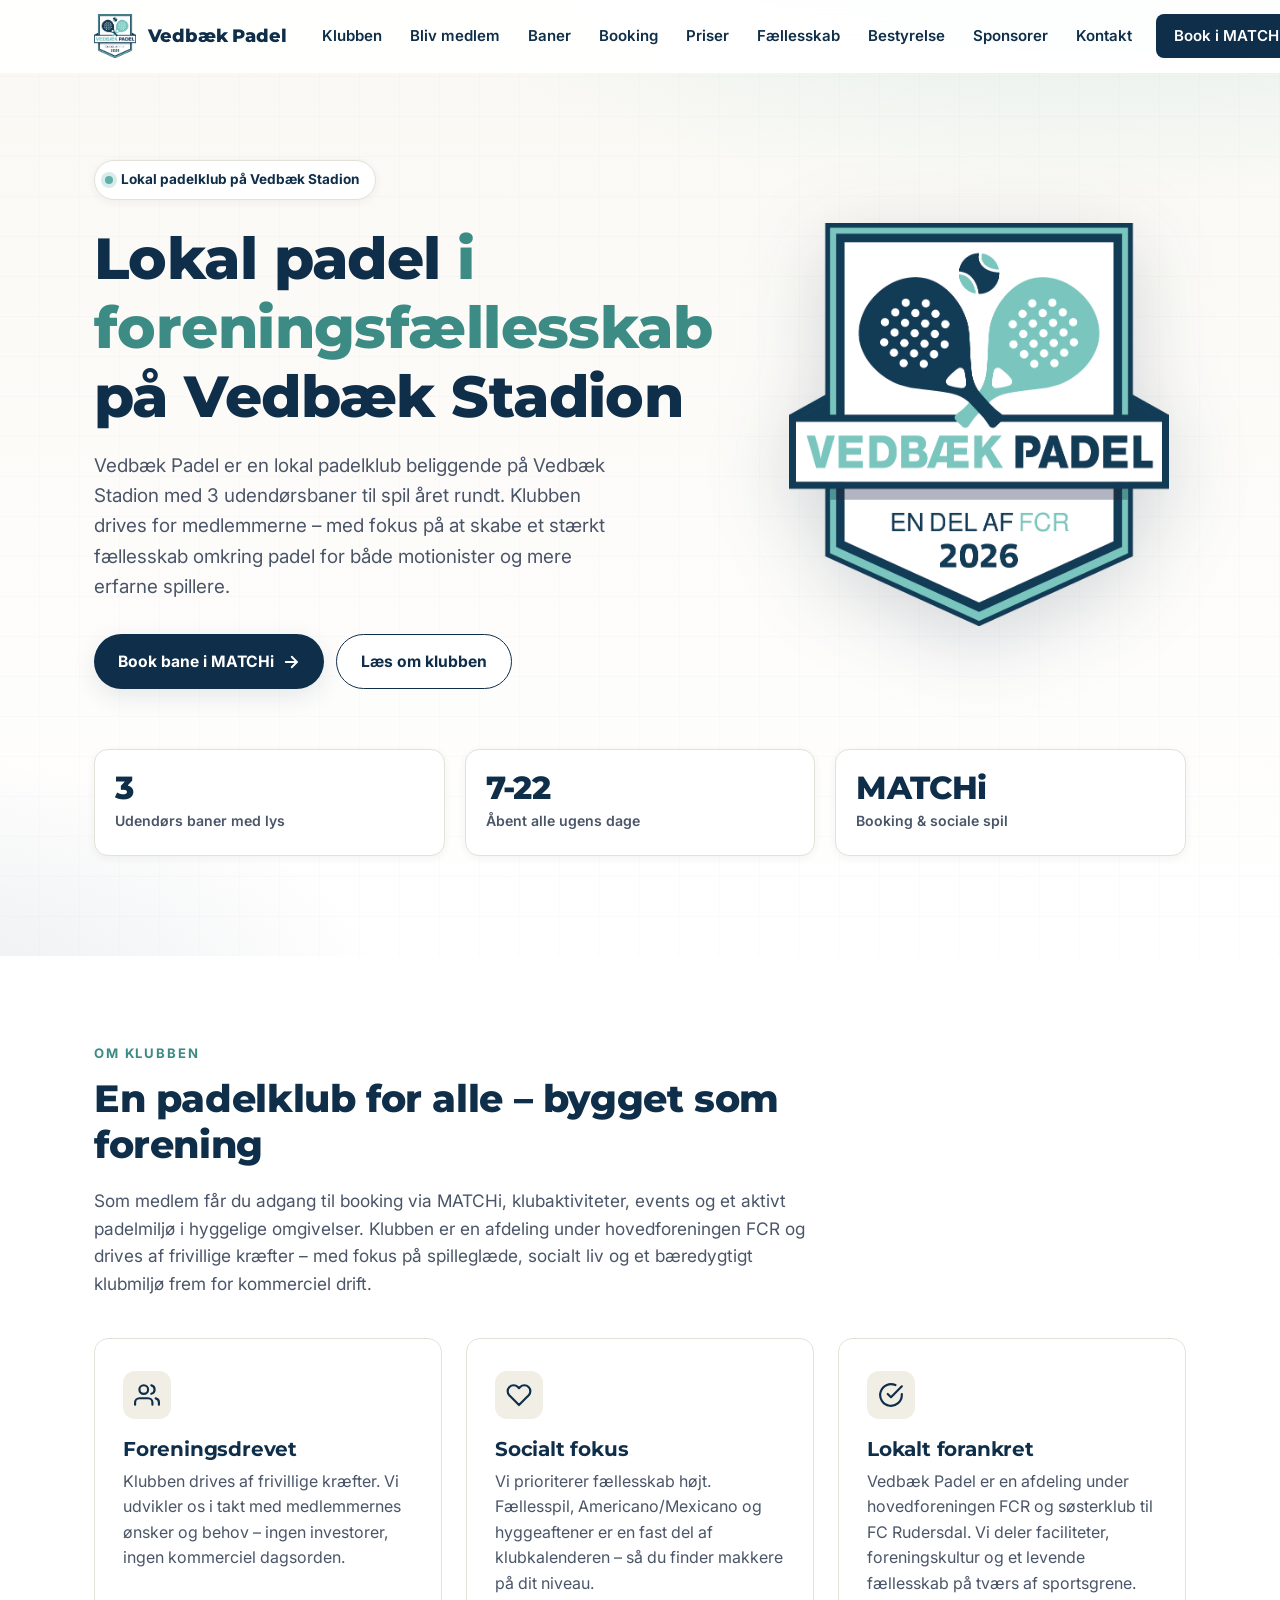
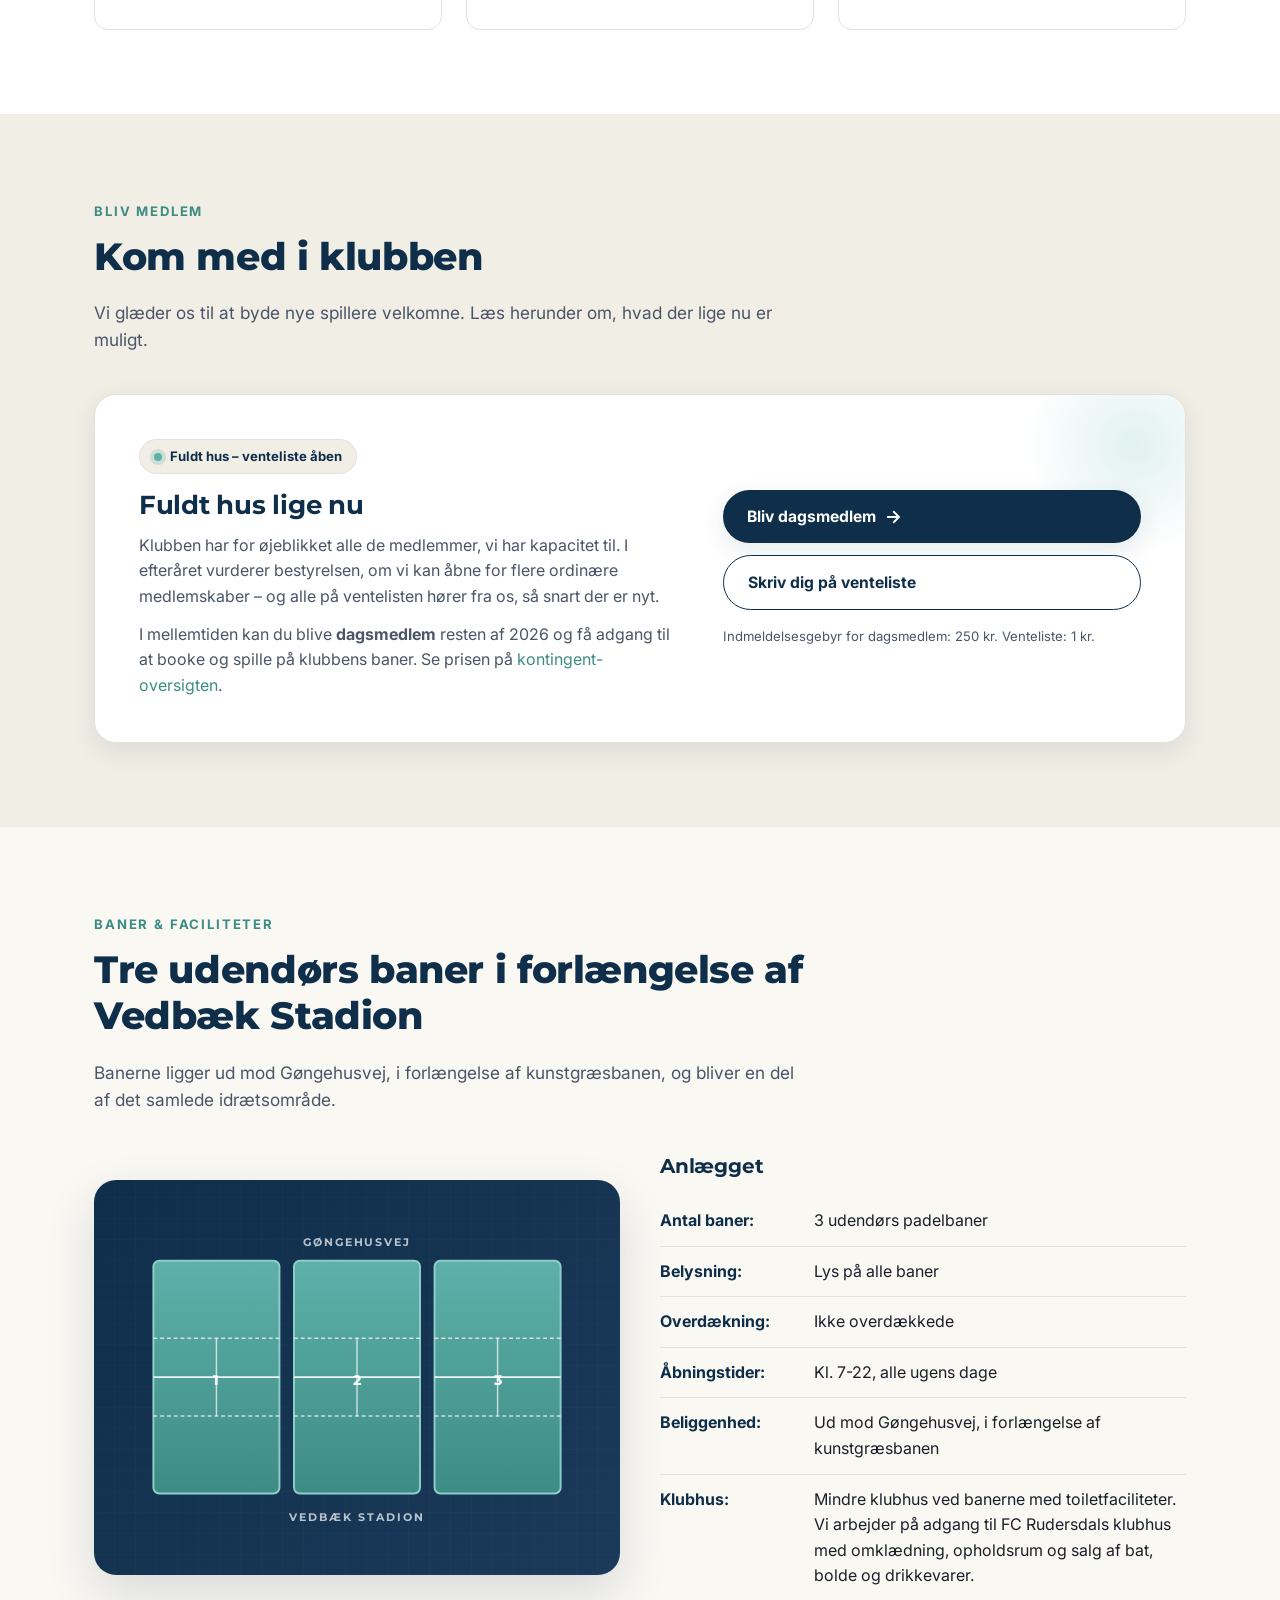
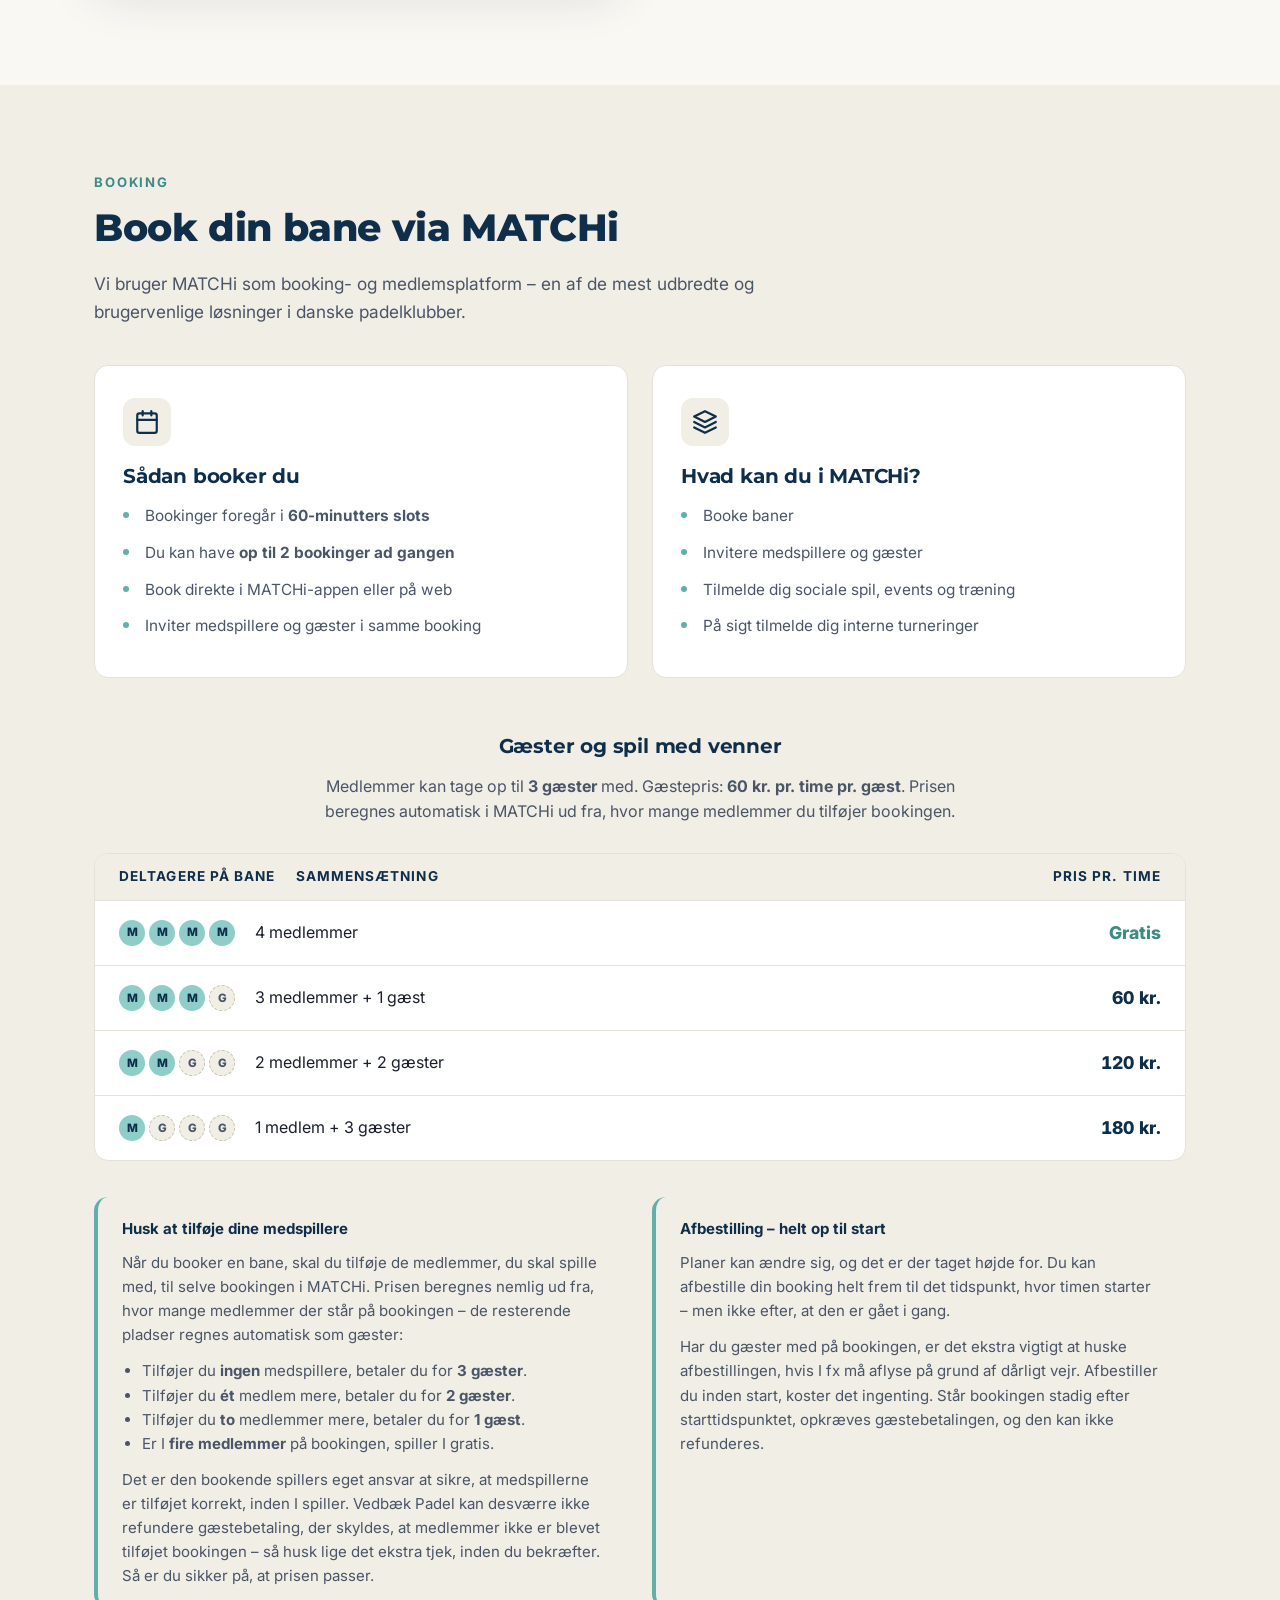
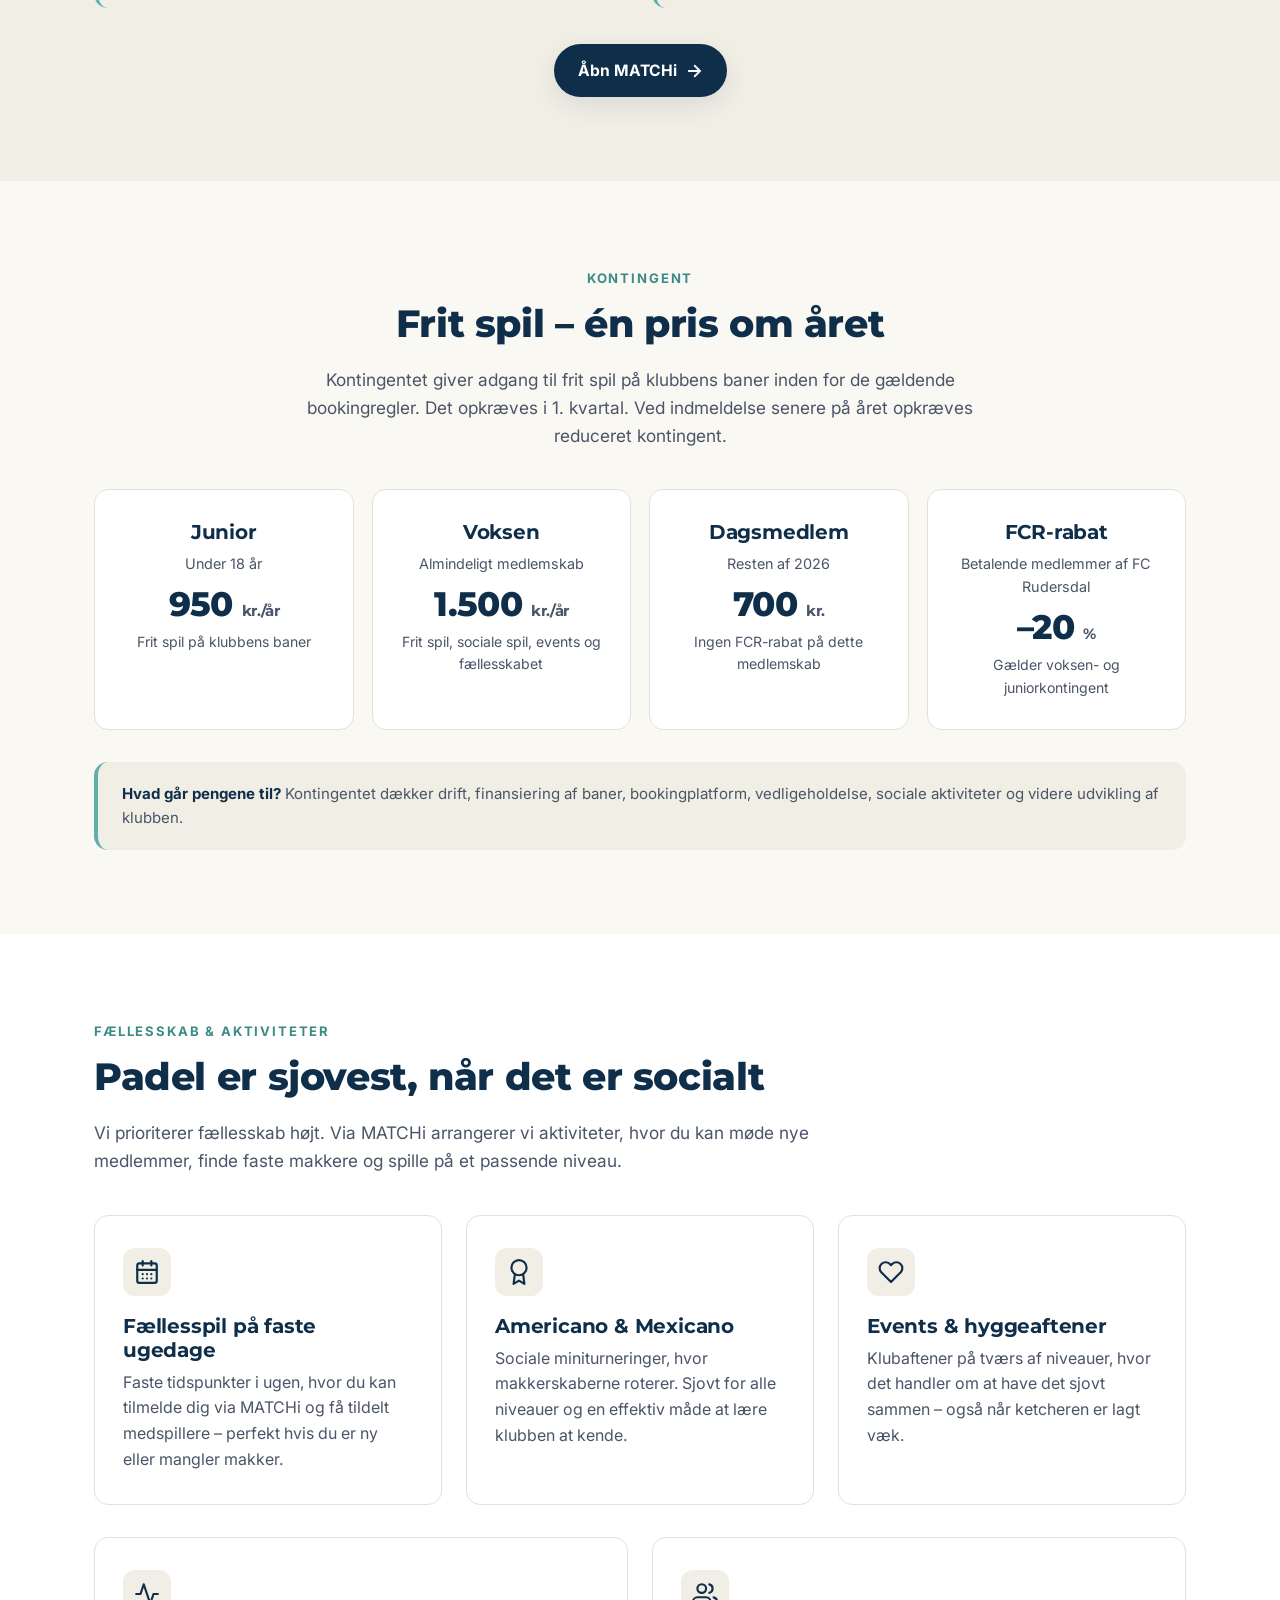
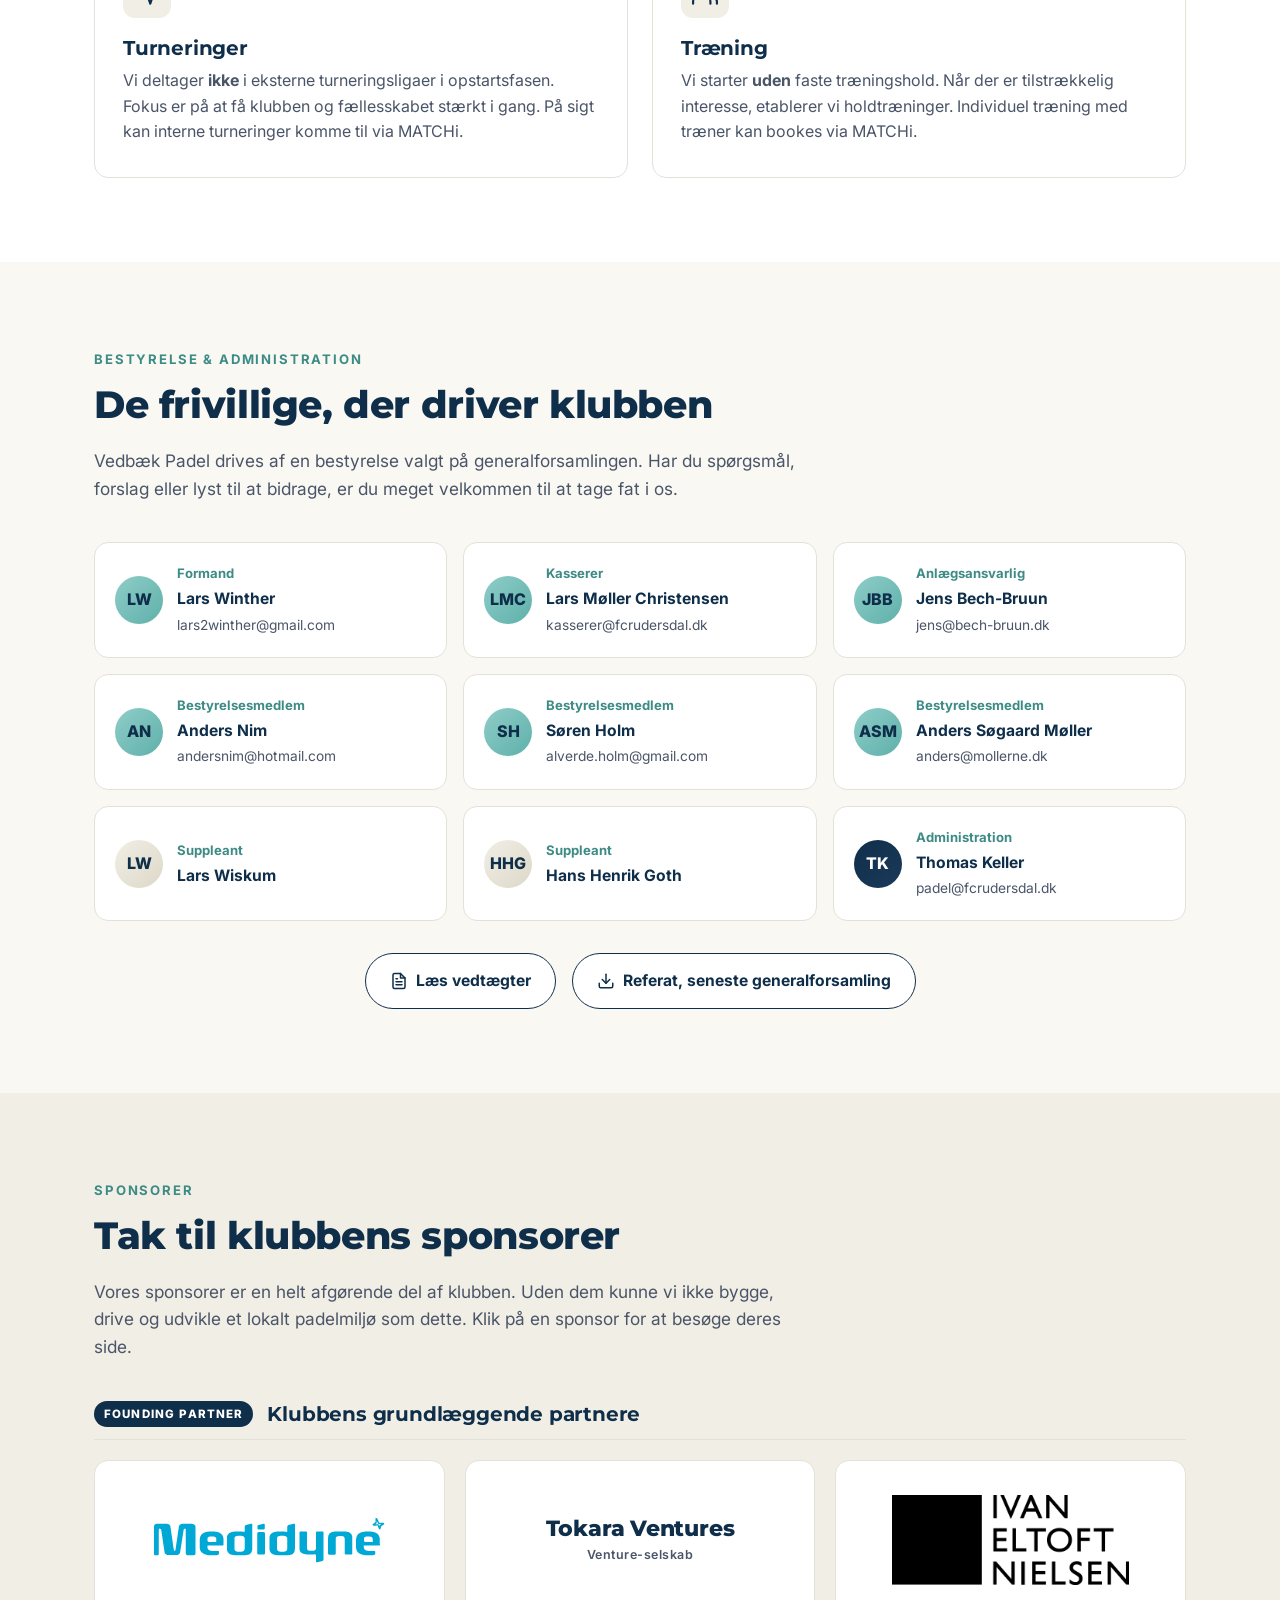
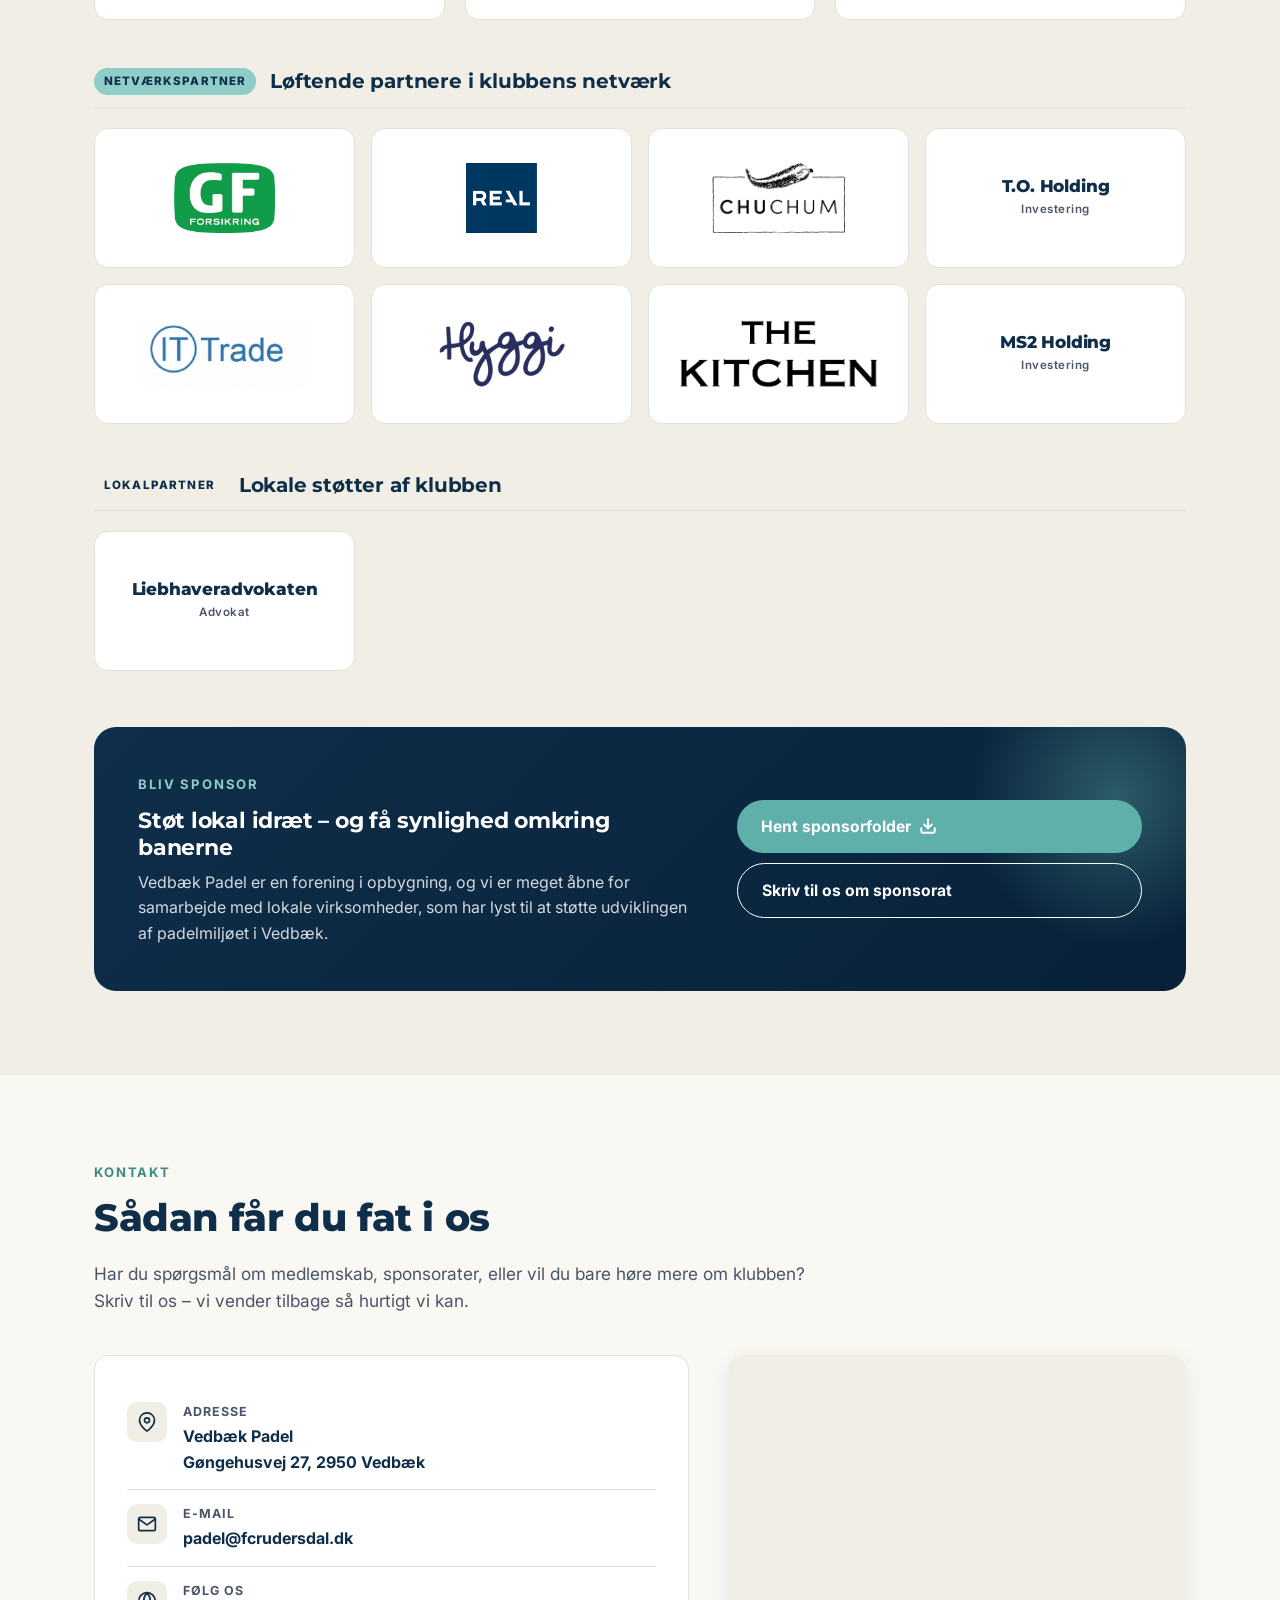
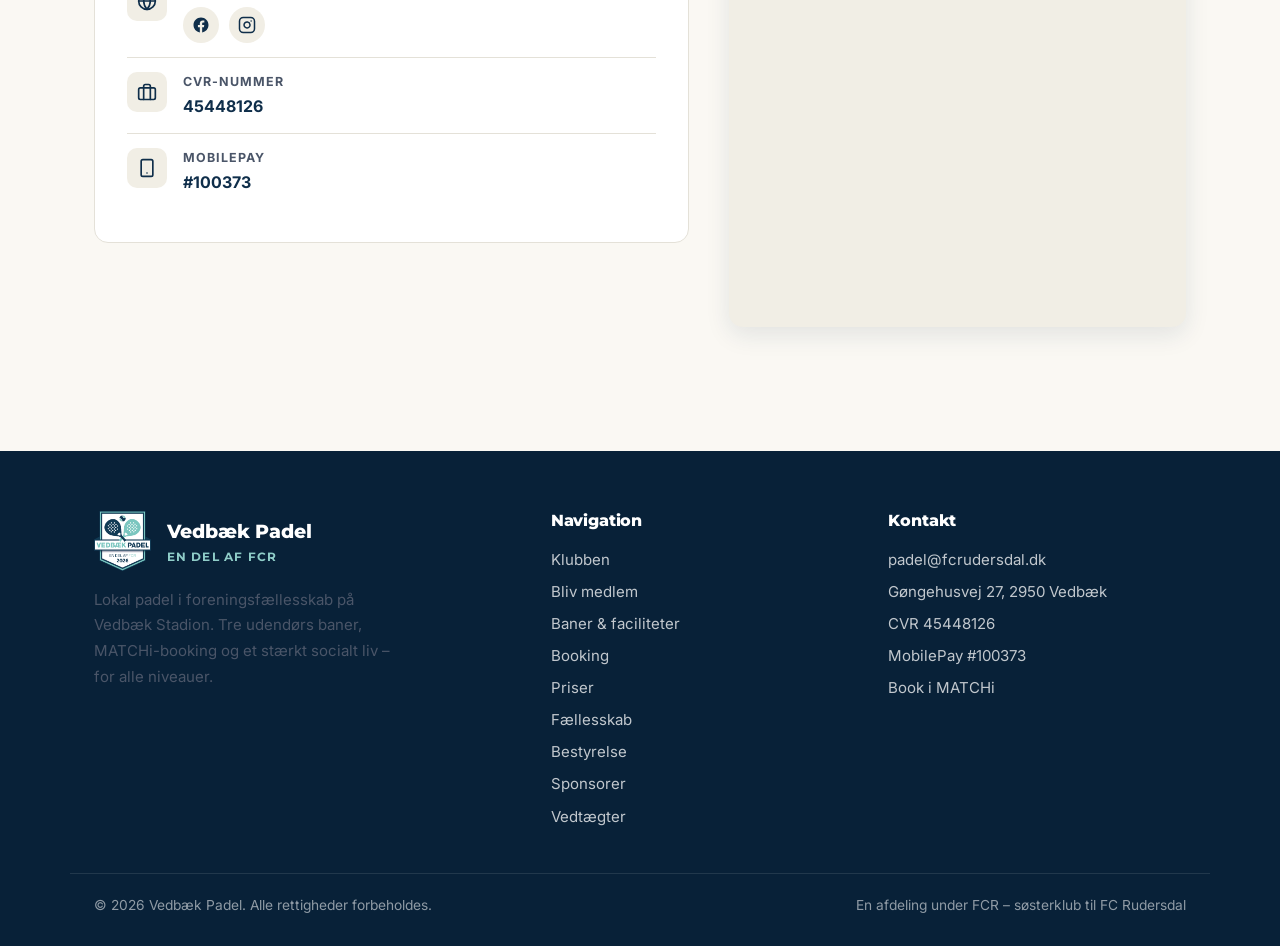
==== index.html @ e410d10b "Update index.html" ====
<!DOCTYPE html>
<html lang="da">
<head>
<meta charset="UTF-8">
<meta name="viewport" content="width=device-width, initial-scale=1.0">
<title>Vedbæk Padel – Lokal padel i foreningsfællesskab</title>
<meta name="description" content="Vedbæk Padel er en lokal padelklub på Vedbæk Stadion med 3 udendørsbaner, MATCHi-booking og et stærkt socialt fællesskab for både motionister og erfarne spillere.">
<link rel="preconnect" href="https://fonts.googleapis.com">
<link rel="preconnect" href="https://fonts.gstatic.com" crossorigin>
<link href="https://fonts.googleapis.com/css2?family=Inter:wght@400;500;600;700;800&family=Montserrat:wght@400;500;600;700;800;900&display=swap" rel="stylesheet">
<link rel="stylesheet" href="assets/css/styles.css">
<link rel="icon" type="image/x-icon" href="assets/img/icons/favicon.ico">
<link rel="icon" type="image/png" sizes="32x32" href="assets/img/icons/favicon-32x32.png">
<link rel="icon" type="image/png" sizes="16x16" href="assets/img/icons/favicon-16x16.png">
<link rel="apple-touch-icon" sizes="180x180" href="assets/img/icons/apple-touch-icon.png">
<link rel="manifest" href="assets/site.webmanifest">
</head>
<body>

<!-- ==================== NAV ==================== -->
<nav class="nav" id="nav">
  <div class="nav-inner">
    <a href="#top" class="nav-brand">
      <img src="assets/img/logo-vedbaek-padel.png" alt="Vedbæk Padel logo">
      Vedbæk Padel
    </a>
    <button class="nav-toggle" id="navToggle" aria-label="Åben menu">
      <svg viewBox="0 0 24 24" fill="none" stroke="currentColor" stroke-width="2.5" stroke-linecap="round"><line x1="4" y1="7" x2="20" y2="7"/><line x1="4" y1="12" x2="20" y2="12"/><line x1="4" y1="17" x2="20" y2="17"/></svg>
    </button>
    <div class="nav-links" id="navLinks">
      <a href="#om-klubben">Klubben</a>
      <a href="#bliv-medlem">Bliv medlem</a>
      <a href="#baner">Baner</a>
      <a href="#booking">Booking</a>
      <a href="#priser">Priser</a>
      <a href="#faellesskab">Fællesskab</a>
      <a href="#bestyrelse">Bestyrelse</a>
      <a href="#sponsorer">Sponsorer</a>
      <a href="#kontakt">Kontakt</a>
      <a href="https://www.matchi.se/facilities/vedbaekpadelklub" class="cta" target="_blank" rel="noopener">Book i MATCHi</a>
    </div>
  </div>
</nav>

<!-- ==================== HERO ==================== -->
<section class="hero" id="top">
  <div class="container">
    <div class="hero-inner">
      <div>
        <span class="hero-badge">
          <span class="dot"></span>
          Lokal padelklub på Vedbæk Stadion
        </span>
        <h1>Lokal padel <span class="accent">i foreningsfællesskab</span> på Vedbæk Stadion</h1>
        <p class="hero-lead">Vedbæk Padel er en lokal padelklub beliggende på Vedbæk Stadion med 3 udendørsbaner til spil året rundt. Klubben drives for medlemmerne – med fokus på at skabe et stærkt fællesskab omkring padel for både motionister og mere erfarne spillere.</p>
        <div class="hero-ctas">
          <a href="https://www.matchi.se/facilities/vedbaekpadelklub" class="btn btn-primary" target="_blank" rel="noopener">
            Book bane i MATCHi
            <svg width="18" height="18" viewBox="0 0 24 24" fill="none" stroke="currentColor" stroke-width="2.5" stroke-linecap="round"><path d="M5 12h14M13 5l7 7-7 7"/></svg>
          </a>
          <a href="#om-klubben" class="btn btn-secondary">Læs om klubben</a>
        </div>
      </div>
      <div class="hero-visual">
        <img src="assets/img/logo-vedbaek-padel.png" alt="Vedbæk Padel klublogo">
      </div>
    </div>

    <div class="hero-quick" style="grid-template-columns: repeat(3, 1fr);">
      <div class="quick-card">
        <div class="num">3</div>
        <div class="lbl">Udendørs baner med lys</div>
      </div>
      <div class="quick-card">
        <div class="num">7-22</div>
        <div class="lbl">Åbent alle ugens dage</div>
      </div>
      <div class="quick-card">
        <div class="num">MATCHi</div>
        <div class="lbl">Booking &amp; sociale spil</div>
      </div>
    </div>
  </div>
</section>

<!-- ==================== OM KLUBBEN ==================== -->
<section class="section section-alt" id="om-klubben">
  <div class="container">
    <div class="section-title">
      <span class="eyebrow">Om klubben</span>
      <h2>En padelklub for alle – bygget som forening</h2>
      <p>Som medlem får du adgang til booking via MATCHi, klubaktiviteter, events og et aktivt padelmiljø i hyggelige omgivelser. Klubben er en afdeling under hovedforeningen FCR og drives af frivillige kræfter – med fokus på spilleglæde, socialt liv og et bæredygtigt klubmiljø frem for kommerciel drift.</p>
    </div>

    <div class="grid-3">
      <div class="card">
        <div class="icon">
          <svg viewBox="0 0 24 24" fill="none" stroke="currentColor" stroke-width="2" stroke-linecap="round" stroke-linejoin="round"><path d="M17 21v-2a4 4 0 0 0-4-4H5a4 4 0 0 0-4 4v2"/><circle cx="9" cy="7" r="4"/><path d="M23 21v-2a4 4 0 0 0-3-3.87"/><path d="M16 3.13a4 4 0 0 1 0 7.75"/></svg>
        </div>
        <h3>Foreningsdrevet</h3>
        <p>Klubben drives af frivillige kræfter. Vi udvikler os i takt med medlemmernes ønsker og behov – ingen investorer, ingen kommerciel dagsorden.</p>
      </div>
      <div class="card">
        <div class="icon">
          <svg viewBox="0 0 24 24" fill="none" stroke="currentColor" stroke-width="2" stroke-linecap="round" stroke-linejoin="round"><path d="M20.84 4.61a5.5 5.5 0 0 0-7.78 0L12 5.67l-1.06-1.06a5.5 5.5 0 0 0-7.78 7.78l1.06 1.06L12 21.23l7.78-7.78 1.06-1.06a5.5 5.5 0 0 0 0-7.78z"/></svg>
        </div>
        <h3>Socialt fokus</h3>
        <p>Vi prioriterer fællesskab højt. Fællesspil, Americano/Mexicano og hyggeaftener er en fast del af klubkalenderen – så du finder makkere på dit niveau.</p>
      </div>
      <div class="card">
        <div class="icon">
          <svg viewBox="0 0 24 24" fill="none" stroke="currentColor" stroke-width="2" stroke-linecap="round" stroke-linejoin="round"><path d="M22 11.08V12a10 10 0 1 1-5.93-9.14"/><polyline points="22 4 12 14.01 9 11.01"/></svg>
        </div>
        <h3>Lokalt forankret</h3>
        <p>Vedbæk Padel er en afdeling under hovedforeningen FCR og søsterklub til FC Rudersdal. Vi deler faciliteter, foreningskultur og et levende fællesskab på tværs af sportsgrene.</p>
      </div>
    </div>
  </div>
</section>

<!-- ==================== BLIV MEDLEM ==================== -->
<section class="section section-sand" id="bliv-medlem">
  <div class="container">
    <div class="section-title">
      <span class="eyebrow">Bliv medlem</span>
      <h2>Kom med i klubben</h2>
      <p>Vi glæder os til at byde nye spillere velkomne. Læs herunder om, hvad der lige nu er muligt.</p>
    </div>

    <div class="membership-card">
      <div class="membership-lead">
        <span class="membership-status-pill">
          <span class="dot"></span>
          Fuldt hus – venteliste åben
        </span>
        <h3>Fuldt hus lige nu</h3>
        <p>Klubben har for øjeblikket alle de medlemmer, vi har kapacitet til. I efteråret vurderer bestyrelsen, om vi kan åbne for flere ordinære medlemskaber – og alle på ventelisten hører fra os, så snart der er nyt.</p>
        <p>I mellemtiden kan du blive <strong>dagsmedlem</strong> resten af 2026 og få adgang til at booke og spille på klubbens baner. Se prisen på <a href="#priser">kontingent-oversigten</a>.</p>
      </div>
      <div class="membership-actions">
        <a href="https://www.matchi.se/forms/u7J1BaD26WwGYilvz0MF" class="btn btn-primary" target="_blank" rel="noopener">
          Bliv dagsmedlem
          <svg width="18" height="18" viewBox="0 0 24 24" fill="none" stroke="currentColor" stroke-width="2.5" stroke-linecap="round"><path d="M5 12h14M13 5l7 7-7 7"/></svg>
        </a>
        <a href="https://www.matchi.se/forms/13zdvATIFhzZsz9usVMx" class="btn btn-secondary" target="_blank" rel="noopener">
          Skriv dig på venteliste
        </a>
        <p style="font-size:0.82rem; color:var(--ink-muted); margin-top:4px;">Indmeldelsesgebyr for dagsmedlem: 250 kr. Venteliste: 1 kr.</p>
      </div>
    </div>
  </div>
</section>

<!-- ==================== BANER ==================== -->
<section class="section" id="baner">
  <div class="container">
    <div class="section-title">
      <span class="eyebrow">Baner &amp; faciliteter</span>
      <h2>Tre udendørs baner i forlængelse af Vedbæk Stadion</h2>
      <p>Banerne ligger ud mod Gøngehusvej, i forlængelse af kunstgræsbanen, og bliver en del af det samlede idrætsområde.</p>
    </div>

    <div class="facility-grid">
      <div class="facility-visual">
        <svg class="courts-svg" viewBox="0 0 460 320" xmlns="http://www.w3.org/2000/svg">
          <defs>
            <linearGradient id="courtGrad" x1="0" y1="0" x2="0" y2="1">
              <stop offset="0%" stop-color="#5FB0AA"/>
              <stop offset="100%" stop-color="#3D8B85"/>
            </linearGradient>
          </defs>
          <g transform="translate(20,40)">
            <rect x="0" y="0" width="130" height="240" rx="6" fill="url(#courtGrad)" stroke="#8FCDC8" stroke-width="2"/>
            <line x1="0" y1="120" x2="130" y2="120" stroke="#fff" stroke-width="2" opacity="0.9"/>
            <line x1="0" y1="80" x2="130" y2="80" stroke="#fff" stroke-width="1.5" opacity="0.7" stroke-dasharray="4 3"/>
            <line x1="0" y1="160" x2="130" y2="160" stroke="#fff" stroke-width="1.5" opacity="0.7" stroke-dasharray="4 3"/>
            <line x1="65" y1="80" x2="65" y2="160" stroke="#fff" stroke-width="1.5" opacity="0.7"/>
            <text x="65" y="128" text-anchor="middle" fill="#fff" font-family="Montserrat, Inter, sans-serif" font-size="14" font-weight="800" opacity="0.9">1</text>
          </g>
          <g transform="translate(165,40)">
            <rect x="0" y="0" width="130" height="240" rx="6" fill="url(#courtGrad)" stroke="#8FCDC8" stroke-width="2"/>
            <line x1="0" y1="120" x2="130" y2="120" stroke="#fff" stroke-width="2" opacity="0.9"/>
            <line x1="0" y1="80" x2="130" y2="80" stroke="#fff" stroke-width="1.5" opacity="0.7" stroke-dasharray="4 3"/>
            <line x1="0" y1="160" x2="130" y2="160" stroke="#fff" stroke-width="1.5" opacity="0.7" stroke-dasharray="4 3"/>
            <line x1="65" y1="80" x2="65" y2="160" stroke="#fff" stroke-width="1.5" opacity="0.7"/>
            <text x="65" y="128" text-anchor="middle" fill="#fff" font-family="Montserrat, Inter, sans-serif" font-size="14" font-weight="800" opacity="0.9">2</text>
          </g>
          <g transform="translate(310,40)">
            <rect x="0" y="0" width="130" height="240" rx="6" fill="url(#courtGrad)" stroke="#8FCDC8" stroke-width="2"/>
            <line x1="0" y1="120" x2="130" y2="120" stroke="#fff" stroke-width="2" opacity="0.9"/>
            <line x1="0" y1="80" x2="130" y2="80" stroke="#fff" stroke-width="1.5" opacity="0.7" stroke-dasharray="4 3"/>
            <line x1="0" y1="160" x2="130" y2="160" stroke="#fff" stroke-width="1.5" opacity="0.7" stroke-dasharray="4 3"/>
            <line x1="65" y1="80" x2="65" y2="160" stroke="#fff" stroke-width="1.5" opacity="0.7"/>
            <text x="65" y="128" text-anchor="middle" fill="#fff" font-family="Montserrat, Inter, sans-serif" font-size="14" font-weight="800" opacity="0.9">3</text>
          </g>
          <text x="230" y="25" text-anchor="middle" fill="#fff" font-family="Montserrat, Inter, sans-serif" font-size="11" font-weight="700" opacity="0.7" letter-spacing="2">GØNGEHUSVEJ</text>
          <text x="230" y="308" text-anchor="middle" fill="#fff" font-family="Montserrat, Inter, sans-serif" font-size="11" font-weight="700" opacity="0.7" letter-spacing="2">VEDBÆK STADION</text>
        </svg>
      </div>
      <div>
        <h3>Anlægget</h3>
        <ul class="facility-list">
          <li><strong>Antal baner:</strong><span>3 udendørs padelbaner</span></li>
          <li><strong>Belysning:</strong><span>Lys på alle baner</span></li>
          <li><strong>Overdækning:</strong><span>Ikke overdækkede</span></li>
          <li><strong>Åbningstider:</strong><span>Kl. 7-22, alle ugens dage</span></li>
          <li><strong>Beliggenhed:</strong><span>Ud mod Gøngehusvej, i forlængelse af kunstgræsbanen</span></li>
          <li><strong>Klubhus:</strong><span>Mindre klubhus ved banerne med toiletfaciliteter. Vi arbejder på adgang til FC Rudersdals klubhus med omklædning, opholdsrum og salg af bat, bolde og drikkevarer.</span></li>
        </ul>
      </div>
    </div>
  </div>
</section>

<!-- ==================== BOOKING ==================== -->
<section class="section section-sand" id="booking">
  <div class="container">
    <div class="section-title">
      <span class="eyebrow">Booking</span>
      <h2>Book din bane via MATCHi</h2>
      <p>Vi bruger MATCHi som booking- og medlemsplatform – en af de mest udbredte og brugervenlige løsninger i danske padelklubber.</p>
    </div>

    <div class="grid-2">
      <div class="card">
        <div class="icon">
          <svg viewBox="0 0 24 24" fill="none" stroke="currentColor" stroke-width="2" stroke-linecap="round" stroke-linejoin="round"><rect x="3" y="4" width="18" height="18" rx="2"/><line x1="16" y1="2" x2="16" y2="6"/><line x1="8" y1="2" x2="8" y2="6"/><line x1="3" y1="10" x2="21" y2="10"/></svg>
        </div>
        <h3>Sådan booker du</h3>
        <ul>
          <li>Bookinger foregår i <strong>60-minutters slots</strong></li>
          <li>Du kan have <strong>op til 2 bookinger ad gangen</strong></li>
          <li>Book direkte i MATCHi-appen eller på web</li>
          <li>Inviter medspillere og gæster i samme booking</li>
        </ul>
      </div>
      <div class="card">
        <div class="icon">
          <svg viewBox="0 0 24 24" fill="none" stroke="currentColor" stroke-width="2" stroke-linecap="round" stroke-linejoin="round"><path d="M12 2L2 7l10 5 10-5-10-5z"/><path d="M2 17l10 5 10-5"/><path d="M2 12l10 5 10-5"/></svg>
        </div>
        <h3>Hvad kan du i MATCHi?</h3>
        <ul>
          <li>Booke baner</li>
          <li>Invitere medspillere og gæster</li>
          <li>Tilmelde dig sociale spil, events og træning</li>
          <li>På sigt tilmelde dig interne turneringer</li>
        </ul>
      </div>
    </div>

    <h3 style="margin-top:56px; margin-bottom:16px; text-align:center;">Gæster og spil med venner</h3>
    <p style="text-align:center; max-width:640px; margin:0 auto 28px;">Medlemmer kan tage op til <strong>3 gæster</strong> med. Gæstepris: <strong>60 kr. pr. time pr. gæst</strong>. Prisen beregnes automatisk i MATCHi ud fra, hvor mange medlemmer du tilføjer bookingen.</p>

    <div class="guest-table">
      <div class="guest-row header">
        <div>Deltagere på bane</div>
        <div>Sammensætning</div>
        <div style="text-align:right;">Pris pr. time</div>
      </div>
      <div class="guest-row">
        <div class="guest-count">
          <span class="player-dot member">M</span>
          <span class="player-dot member">M</span>
          <span class="player-dot member">M</span>
          <span class="player-dot member">M</span>
        </div>
        <div>4 medlemmer</div>
        <div class="guest-price free">Gratis</div>
      </div>
      <div class="guest-row">
        <div class="guest-count">
          <span class="player-dot member">M</span>
          <span class="player-dot member">M</span>
          <span class="player-dot member">M</span>
          <span class="player-dot guest">G</span>
        </div>
        <div>3 medlemmer + 1 gæst</div>
        <div class="guest-price">60 kr.</div>
      </div>
      <div class="guest-row">
        <div class="guest-count">
          <span class="player-dot member">M</span>
          <span class="player-dot member">M</span>
          <span class="player-dot guest">G</span>
          <span class="player-dot guest">G</span>
        </div>
        <div>2 medlemmer + 2 gæster</div>
        <div class="guest-price">120 kr.</div>
      </div>
      <div class="guest-row">
        <div class="guest-count">
          <span class="player-dot member">M</span>
          <span class="player-dot guest">G</span>
          <span class="player-dot guest">G</span>
          <span class="player-dot guest">G</span>
        </div>
        <div>1 medlem + 3 gæster</div>
        <div class="guest-price">180 kr.</div>
      </div>
    </div>

    <div class="grid-2" style="margin-top:36px;">
      <div class="info-note">
        <strong style="color:var(--navy); display:block; margin-bottom:10px;">Husk at tilføje dine medspillere</strong>
        <p style="margin:0 0 12px;">Når du booker en bane, skal du tilføje de medlemmer, du skal spille med, til selve bookingen i MATCHi. Prisen beregnes nemlig ud fra, hvor mange medlemmer der står på bookingen – de resterende pladser regnes automatisk som gæster:</p>
        <ul style="margin:0 0 12px; padding-left:20px;">
          <li>Tilføjer du <strong>ingen</strong> medspillere, betaler du for <strong>3 gæster</strong>.</li>
          <li>Tilføjer du <strong>ét</strong> medlem mere, betaler du for <strong>2 gæster</strong>.</li>
          <li>Tilføjer du <strong>to</strong> medlemmer mere, betaler du for <strong>1 gæst</strong>.</li>
          <li>Er I <strong>fire medlemmer</strong> på bookingen, spiller I gratis.</li>
        </ul>
        <p style="margin:0;">Det er den bookende spillers eget ansvar at sikre, at medspillerne er tilføjet korrekt, inden I spiller. Vedbæk Padel kan desværre ikke refundere gæstebetaling, der skyldes, at medlemmer ikke er blevet tilføjet bookingen – så husk lige det ekstra tjek, inden du bekræfter. Så er du sikker på, at prisen passer.</p>
      </div>
      <div class="info-note">
        <strong style="color:var(--navy); display:block; margin-bottom:10px;">Afbestilling – helt op til start</strong>
        <p style="margin:0 0 12px;">Planer kan ændre sig, og det er der taget højde for. Du kan afbestille din booking helt frem til det tidspunkt, hvor timen starter – men ikke efter, at den er gået i gang.</p>
        <p style="margin:0;">Har du gæster med på bookingen, er det ekstra vigtigt at huske afbestillingen, hvis I fx må aflyse på grund af dårligt vejr. Afbestiller du inden start, koster det ingenting. Står bookingen stadig efter starttidspunktet, opkræves gæstebetalingen, og den kan ikke refunderes.</p>
      </div>
    </div>

    <div style="text-align:center; margin-top:36px;">
      <a href="https://www.matchi.se/facilities/vedbaekpadelklub" class="btn btn-primary" target="_blank" rel="noopener">
        Åbn MATCHi
        <svg width="18" height="18" viewBox="0 0 24 24" fill="none" stroke="currentColor" stroke-width="2.5" stroke-linecap="round"><path d="M5 12h14M13 5l7 7-7 7"/></svg>
      </a>
    </div>
  </div>
</section>

<!-- ==================== PRISER ==================== -->
<section class="section" id="priser">
  <div class="container">
    <div class="section-title" style="margin-left:auto; margin-right:auto; text-align:center;">
      <span class="eyebrow">Kontingent</span>
      <h2>Frit spil – én pris om året</h2>
      <p>Kontingentet giver adgang til frit spil på klubbens baner inden for de gældende bookingregler. Det opkræves i 1. kvartal. Ved indmeldelse senere på året opkræves reduceret kontingent.</p>
    </div>

    <div class="price-grid">
      <div class="price-card">
        <h3>Junior</h3>
        <p class="desc">Under 18 år</p>
        <div class="amount">950 <small>kr./år</small></div>
        <p class="foot">Frit spil på klubbens baner</p>
      </div>
      <div class="price-card">
        <h3>Voksen</h3>
        <p class="desc">Almindeligt medlemskab</p>
        <div class="amount">1.500 <small>kr./år</small></div>
        <p class="foot">Frit spil, sociale spil, events og fællesskabet</p>
      </div>
      <div class="price-card">
        <h3>Dagsmedlem</h3>
        <p class="desc">Resten af 2026</p>
        <div class="amount">700 <small>kr.</small></div>
        <p class="foot">Ingen FCR-rabat på dette medlemskab</p>
      </div>
      <div class="price-card">
        <h3>FCR-rabat</h3>
        <p class="desc">Betalende medlemmer af FC Rudersdal</p>
        <div class="amount">–20 <small>%</small></div>
        <p class="foot">Gælder voksen- og juniorkontingent</p>
      </div>
    </div>

    <div class="info-note" style="margin-top:32px;">
      <strong style="color:var(--navy);">Hvad går pengene til?</strong> Kontingentet dækker drift, finansiering af baner, bookingplatform, vedligeholdelse, sociale aktiviteter og videre udvikling af klubben.
    </div>
  </div>
</section>

<!-- ==================== FÆLLESSKAB ==================== -->
<section class="section section-alt" id="faellesskab">
  <div class="container">
    <div class="section-title">
      <span class="eyebrow">Fællesskab &amp; aktiviteter</span>
      <h2>Padel er sjovest, når det er socialt</h2>
      <p>Vi prioriterer fællesskab højt. Via MATCHi arrangerer vi aktiviteter, hvor du kan møde nye medlemmer, finde faste makkere og spille på et passende niveau.</p>
    </div>

    <div class="grid-3">
      <div class="card">
        <div class="icon">
          <svg viewBox="0 0 24 24" fill="none" stroke="currentColor" stroke-width="2" stroke-linecap="round" stroke-linejoin="round"><rect x="3" y="4" width="18" height="18" rx="2"/><line x1="16" y1="2" x2="16" y2="6"/><line x1="8" y1="2" x2="8" y2="6"/><line x1="3" y1="10" x2="21" y2="10"/><path d="M8 14h.01M12 14h.01M16 14h.01M8 18h.01M12 18h.01M16 18h.01"/></svg>
        </div>
        <h3>Fællesspil på faste ugedage</h3>
        <p>Faste tidspunkter i ugen, hvor du kan tilmelde dig via MATCHi og få tildelt medspillere – perfekt hvis du er ny eller mangler makker.</p>
      </div>
      <div class="card">
        <div class="icon">
          <svg viewBox="0 0 24 24" fill="none" stroke="currentColor" stroke-width="2" stroke-linecap="round" stroke-linejoin="round"><circle cx="12" cy="8" r="7"/><polyline points="8.21 13.89 7 23 12 20 17 23 15.79 13.88"/></svg>
        </div>
        <h3>Americano &amp; Mexicano</h3>
        <p>Sociale miniturneringer, hvor makkerskaberne roterer. Sjovt for alle niveauer og en effektiv måde at lære klubben at kende.</p>
      </div>
      <div class="card">
        <div class="icon">
          <svg viewBox="0 0 24 24" fill="none" stroke="currentColor" stroke-width="2" stroke-linecap="round" stroke-linejoin="round"><path d="M20.84 4.61a5.5 5.5 0 0 0-7.78 0L12 5.67l-1.06-1.06a5.5 5.5 0 0 0-7.78 7.78l1.06 1.06L12 21.23l7.78-7.78 1.06-1.06a5.5 5.5 0 0 0 0-7.78z"/></svg>
        </div>
        <h3>Events &amp; hyggeaftener</h3>
        <p>Klubaftener på tværs af niveauer, hvor det handler om at have det sjovt sammen – også når ketcheren er lagt væk.</p>
      </div>
    </div>

    <div class="grid-2" style="margin-top:32px;">
      <div class="card">
        <div class="icon">
          <svg viewBox="0 0 24 24" fill="none" stroke="currentColor" stroke-width="2" stroke-linecap="round" stroke-linejoin="round"><path d="M22 12h-4l-3 9L9 3l-3 9H2"/></svg>
        </div>
        <h3>Turneringer</h3>
        <p>Vi deltager <strong>ikke</strong> i eksterne turneringsligaer i opstartsfasen. Fokus er på at få klubben og fællesskabet stærkt i gang. På sigt kan interne turneringer komme til via MATCHi.</p>
      </div>
      <div class="card">
        <div class="icon">
          <svg viewBox="0 0 24 24" fill="none" stroke="currentColor" stroke-width="2" stroke-linecap="round" stroke-linejoin="round"><path d="M17 21v-2a4 4 0 0 0-4-4H5a4 4 0 0 0-4 4v2"/><circle cx="9" cy="7" r="4"/><path d="M23 21v-2a4 4 0 0 0-3-3.87"/><path d="M16 3.13a4 4 0 0 1 0 7.75"/></svg>
        </div>
        <h3>Træning</h3>
        <p>Vi starter <strong>uden</strong> faste træningshold. Når der er tilstrækkelig interesse, etablerer vi holdtræninger. Individuel træning med træner kan bookes via MATCHi.</p>
      </div>
    </div>
  </div>
</section>

<!-- ==================== BESTYRELSE ==================== -->
<section class="section" id="bestyrelse">
  <div class="container">
    <div class="section-title">
      <span class="eyebrow">Bestyrelse &amp; administration</span>
      <h2>De frivillige, der driver klubben</h2>
      <p>Vedbæk Padel drives af en bestyrelse valgt på generalforsamlingen. Har du spørgsmål, forslag eller lyst til at bidrage, er du meget velkommen til at tage fat i os.</p>
    </div>

    <div class="board-grid">
      <div class="board-card">
        <div class="avatar">LW</div>
        <div class="board-info">
          <div class="role">Formand</div>
          <div class="name">Lars Winther</div>
          <a href="mailto:lars2winther@gmail.com">lars2winther@gmail.com</a>
        </div>
      </div>
      <div class="board-card">
        <div class="avatar">LMC</div>
        <div class="board-info">
          <div class="role">Kasserer</div>
          <div class="name">Lars Møller Christensen</div>
          <a href="mailto:kasserer@fcrudersdal.dk">kasserer@fcrudersdal.dk</a>
        </div>
      </div>
      <div class="board-card">
        <div class="avatar">JBB</div>
        <div class="board-info">
          <div class="role">Anlægsansvarlig</div>
          <div class="name">Jens Bech-Bruun</div>
          <a href="mailto:jens@bech-bruun.dk">jens@bech-bruun.dk</a>
        </div>
      </div>
      <div class="board-card">
        <div class="avatar">AN</div>
        <div class="board-info">
          <div class="role">Bestyrelsesmedlem</div>
          <div class="name">Anders Nim</div>
          <a href="mailto:andersnim@hotmail.com">andersnim@hotmail.com</a>
        </div>
      </div>
      <div class="board-card">
        <div class="avatar">SH</div>
        <div class="board-info">
          <div class="role">Bestyrelsesmedlem</div>
          <div class="name">Søren Holm</div>
          <a href="mailto:alverde.holm@gmail.com">alverde.holm@gmail.com</a>
        </div>
      </div>
      <div class="board-card">
        <div class="avatar">ASM</div>
        <div class="board-info">
          <div class="role">Bestyrelsesmedlem</div>
          <div class="name">Anders Søgaard Møller</div>
          <a href="mailto:anders@mollerne.dk">anders@mollerne.dk</a>
        </div>
      </div>
      <div class="board-card">
        <div class="avatar suppleant">LW</div>
        <div class="board-info">
          <div class="role">Suppleant</div>
          <div class="name">Lars Wiskum</div>
        </div>
      </div>
      <div class="board-card">
        <div class="avatar suppleant">HHG</div>
        <div class="board-info">
          <div class="role">Suppleant</div>
          <div class="name">Hans Henrik Goth</div>
        </div>
      </div>
      <div class="board-card">
        <div class="avatar admin">TK</div>
        <div class="board-info">
          <div class="role">Administration</div>
          <div class="name">Thomas Keller</div>
          <a href="mailto:padel@fcrudersdal.dk">padel@fcrudersdal.dk</a>
        </div>
      </div>
    </div>

    <div class="board-links">
      <a href="vedtaegter.html" class="btn btn-secondary">
        <svg width="18" height="18" viewBox="0 0 24 24" fill="none" stroke="currentColor" stroke-width="2" stroke-linecap="round" stroke-linejoin="round"><path d="M14 2H6a2 2 0 0 0-2 2v16a2 2 0 0 0 2 2h12a2 2 0 0 0 2-2V8z"/><polyline points="14 2 14 8 20 8"/><line x1="16" y1="13" x2="8" y2="13"/><line x1="16" y1="17" x2="8" y2="17"/><polyline points="10 9 9 9 8 9"/></svg>
        Læs vedtægter
      </a>
      <a href="assets/dokumenter/referat-stiftende-generalforsamling-2024-10-21.pdf" class="btn btn-secondary" target="_blank" rel="noopener">
        <svg width="18" height="18" viewBox="0 0 24 24" fill="none" stroke="currentColor" stroke-width="2" stroke-linecap="round" stroke-linejoin="round"><path d="M21 15v4a2 2 0 0 1-2 2H5a2 2 0 0 1-2-2v-4"/><polyline points="7 10 12 15 17 10"/><line x1="12" y1="15" x2="12" y2="3"/></svg>
        Referat, seneste generalforsamling
      </a>
    </div>
  </div>
</section>

<!-- ==================== SPONSORER ==================== -->
<section class="section section-sand" id="sponsorer">
  <div class="container">
    <div class="section-title">
      <span class="eyebrow">Sponsorer</span>
      <h2>Tak til klubbens sponsorer</h2>
      <p>Vores sponsorer er en helt afgørende del af klubben. Uden dem kunne vi ikke bygge, drive og udvikle et lokalt padelmiljø som dette. Klik på en sponsor for at besøge deres side.</p>
    </div>

    <div id="sponsorsContainer">
      <!-- Sponsors rendered by JS from SPONSORS array in assets/js/main.js -->
    </div>

    <div class="sponsor-cta-block">
      <div>
        <span class="eyebrow" style="color:var(--teal);">Bliv sponsor</span>
        <h3>Støt lokal idræt – og få synlighed omkring banerne</h3>
        <p>Vedbæk Padel er en forening i opbygning, og vi er meget åbne for samarbejde med lokale virksomheder, som har lyst til at støtte udviklingen af padelmiljøet i Vedbæk.</p>
      </div>
      <div class="actions">
        <a href="https://www-static.fcrudersdal.dk/wp-content/uploads/2026/03/FCR-Padel-sponsor-2.pdf" class="btn btn-teal" target="_blank" rel="noopener">
          Hent sponsorfolder
          <svg width="18" height="18" viewBox="0 0 24 24" fill="none" stroke="currentColor" stroke-width="2.5" stroke-linecap="round"><path d="M21 15v4a2 2 0 0 1-2 2H5a2 2 0 0 1-2-2v-4"/><polyline points="7 10 12 15 17 10"/><line x1="12" y1="15" x2="12" y2="3"/></svg>
        </a>
        <a href="mailto:padel@fcrudersdal.dk?subject=Sponsorat%20Vedb%C3%A6k%20Padel" class="btn btn-secondary">Skriv til os om sponsorat</a>
      </div>
    </div>
  </div>
</section>

<!-- ==================== KONTAKT ==================== -->
<section class="section" id="kontakt">
  <div class="container">
    <div class="section-title">
      <span class="eyebrow">Kontakt</span>
      <h2>Sådan får du fat i os</h2>
      <p>Har du spørgsmål om medlemskab, sponsorater, eller vil du bare høre mere om klubben? Skriv til os – vi vender tilbage så hurtigt vi kan.</p>
    </div>

    <div class="contact-grid">
      <div class="contact-card">
        <div class="contact-row">
          <div class="icon">
            <svg viewBox="0 0 24 24" fill="none" stroke="currentColor" stroke-width="2" stroke-linecap="round" stroke-linejoin="round"><path d="M21 10c0 7-9 13-9 13s-9-6-9-13a9 9 0 0 1 18 0z"/><circle cx="12" cy="10" r="3"/></svg>
          </div>
          <div>
            <div class="label">Adresse</div>
            <div class="val">Vedbæk Padel<br>Gøngehusvej 27, 2950 Vedbæk</div>
          </div>
        </div>
        <div class="contact-row">
          <div class="icon">
            <svg viewBox="0 0 24 24" fill="none" stroke="currentColor" stroke-width="2" stroke-linecap="round" stroke-linejoin="round"><path d="M4 4h16c1.1 0 2 .9 2 2v12c0 1.1-.9 2-2 2H4c-1.1 0-2-.9-2-2V6c0-1.1.9-2 2-2z"/><polyline points="22,6 12,13 2,6"/></svg>
          </div>
          <div>
            <div class="label">E-mail</div>
            <div class="val"><a href="mailto:padel@fcrudersdal.dk">padel@fcrudersdal.dk</a></div>
          </div>
        </div>
        <div class="contact-row">
          <div class="icon">
            <svg viewBox="0 0 24 24" fill="none" stroke="currentColor" stroke-width="2" stroke-linecap="round" stroke-linejoin="round"><circle cx="12" cy="12" r="10"/><path d="M2 12h20M12 2a15.3 15.3 0 0 1 4 10 15.3 15.3 0 0 1-4 10 15.3 15.3 0 0 1-4-10 15.3 15.3 0 0 1 4-10z"/></svg>
          </div>
          <div>
            <div class="label">Følg os</div>
            <div class="social-links">
              <a href="https://www.facebook.com/profile.php?id=61587104096536" target="_blank" rel="noopener" aria-label="Facebook">
                <svg viewBox="0 0 24 24" fill="currentColor"><path d="M22 12c0-5.523-4.477-10-10-10S2 6.477 2 12c0 4.991 3.657 9.128 8.438 9.878v-6.987h-2.54V12h2.54V9.797c0-2.506 1.492-3.89 3.777-3.89 1.094 0 2.238.195 2.238.195v2.46h-1.26c-1.243 0-1.63.771-1.63 1.562V12h2.773l-.443 2.89h-2.33v6.988C18.343 21.128 22 16.99 22 12z"/></svg>
              </a>
              <a href="https://www.instagram.com/vedbaekpadel/" target="_blank" rel="noopener" aria-label="Instagram">
                <svg viewBox="0 0 24 24" fill="none" stroke="currentColor" stroke-width="2" stroke-linecap="round" stroke-linejoin="round"><rect x="2" y="2" width="20" height="20" rx="5" ry="5"/><path d="M16 11.37A4 4 0 1 1 12.63 8 4 4 0 0 1 16 11.37z"/><line x1="17.5" y1="6.5" x2="17.51" y2="6.5"/></svg>
              </a>
            </div>
          </div>
        </div>
        <div class="contact-row">
          <div class="icon">
            <svg viewBox="0 0 24 24" fill="none" stroke="currentColor" stroke-width="2" stroke-linecap="round" stroke-linejoin="round"><rect x="2" y="7" width="20" height="14" rx="2"/><path d="M16 21V5a2 2 0 0 0-2-2h-4a2 2 0 0 0-2 2v16"/></svg>
          </div>
          <div>
            <div class="label">CVR-nummer</div>
            <div class="val">45448126</div>
          </div>
        </div>
        <div class="contact-row">
          <div class="icon">
            <svg viewBox="0 0 24 24" fill="none" stroke="currentColor" stroke-width="2" stroke-linecap="round" stroke-linejoin="round"><rect x="5" y="2" width="14" height="20" rx="2"/><line x1="12" y1="18" x2="12" y2="18"/></svg>
          </div>
          <div>
            <div class="label">MobilePay</div>
            <div class="val">#100373</div>
          </div>
        </div>
      </div>

      <div class="map-wrap">
        <iframe
          src="https://www.openstreetmap.org/export/embed.html?bbox=12.5540%2C55.8460%2C12.5680%2C55.8540&amp;layer=mapnik&amp;marker=55.8500%2C12.5609"
          loading="lazy"
          title="Kort over Vedbæk Stadion, Gøngehusvej 27, 2950 Vedbæk"></iframe>
      </div>
    </div>
  </div>
</section>

<!-- ==================== FOOTER ==================== -->
<footer>
  <div class="container">
    <div>
      <div class="brand">
        <img src="assets/img/logo-vedbaek-padel.png" alt="Vedbæk Padel">
        <div>
          <div class="brand-text">Vedbæk Padel <small>En del af FCR</small></div>
        </div>
      </div>
      <p class="about">Lokal padel i foreningsfællesskab på Vedbæk Stadion. Tre udendørs baner, MATCHi-booking og et stærkt socialt liv – for alle niveauer.</p>
    </div>
    <div>
      <h4>Navigation</h4>
      <a href="#om-klubben">Klubben</a>
      <a href="#bliv-medlem">Bliv medlem</a>
      <a href="#baner">Baner &amp; faciliteter</a>
      <a href="#booking">Booking</a>
      <a href="#priser">Priser</a>
      <a href="#faellesskab">Fællesskab</a>
      <a href="#bestyrelse">Bestyrelse</a>
      <a href="#sponsorer">Sponsorer</a>
      <a href="vedtaegter.html">Vedtægter</a>
    </div>
    <div>
      <h4>Kontakt</h4>
      <a href="mailto:padel@fcrudersdal.dk">padel@fcrudersdal.dk</a>
      <a>Gøngehusvej 27, 2950 Vedbæk</a>
      <a>CVR 45448126</a>
      <a>MobilePay #100373</a>
      <a href="https://www.matchi.se/facilities/vedbaekpadelklub" target="_blank" rel="noopener">Book i MATCHi</a>
    </div>
  </div>
  <div class="bottom">
    <div>© 2026 Vedbæk Padel. Alle rettigheder forbeholdes.</div>
    <div>En afdeling under FCR – søsterklub til FC Rudersdal</div>
  </div>
</footer>

<script src="assets/js/main.js"></script>

</body>
</html>
---- assets/css/styles.css ----
/* ================================================================
   FCR Vedbæk Padel — Styles
   ================================================================ */

/* ---------- Design tokens ---------- */
:root {
  --navy: #0F2E4A;
  --navy-deep: #082138;
  --navy-soft: #1B3A5A;
  --teal: #8FCDC8;
  --teal-strong: #5FB0AA;
  --teal-deep: #3D8B85;
  --cream: #FAF8F3;
  --paper: #FFFFFF;
  --sand: #F1EEE5;
  --ink: #1A1F2B;
  --ink-muted: #4A5568;
  --line: #E4E1D8;
  --shadow-sm: 0 2px 8px rgba(15, 46, 74, 0.06);
  --shadow-md: 0 8px 24px rgba(15, 46, 74, 0.10);
  --shadow-lg: 0 20px 50px rgba(15, 46, 74, 0.14);
  --radius: 14px;
  --radius-lg: 22px;
}

* { box-sizing: border-box; margin: 0; padding: 0; }
html { scroll-behavior: smooth; scroll-padding-top: 90px; }
body {
  font-family: 'Inter', -apple-system, BlinkMacSystemFont, 'Segoe UI', sans-serif;
  font-weight: 400;
  color: var(--ink);
  background: var(--cream);
  line-height: 1.6;
  -webkit-font-smoothing: antialiased;
}
h1, h2, h3, h4 {
  font-family: 'Montserrat', 'Inter', -apple-system, BlinkMacSystemFont, 'Segoe UI', sans-serif;
  font-weight: 800;
  color: var(--navy);
  line-height: 1.2;
  letter-spacing: -0.01em;
}
h1 { font-size: clamp(2.2rem, 5vw, 3.6rem); }
h2 { font-size: clamp(1.7rem, 3.4vw, 2.4rem); margin-bottom: 0.5em; }
h3 { font-size: 1.25rem; font-weight: 700; margin-bottom: 0.4em; }
p { color: var(--ink-muted); }
a { color: var(--teal-deep); text-decoration: none; transition: color .2s; }
a:hover { color: var(--navy); }

.container { max-width: 1140px; margin: 0 auto; padding: 0 24px; }
.section { padding: 84px 0; }
.section-alt { background: var(--paper); }
.section-sand { background: var(--sand); }

.eyebrow {
  display: inline-block;
  font-size: 0.82rem;
  font-weight: 700;
  text-transform: uppercase;
  letter-spacing: 0.14em;
  color: var(--teal-deep);
  margin-bottom: 12px;
}
.section-title { margin-bottom: 40px; max-width: 720px; }
.section-title p { font-size: 1.08rem; margin-top: 10px; }

/* ---------- Nav ---------- */
.nav {
  position: fixed;
  top: 0; left: 0; right: 0;
  z-index: 100;
  background: rgba(255, 255, 255, 0.92);
  backdrop-filter: saturate(180%) blur(14px);
  -webkit-backdrop-filter: saturate(180%) blur(14px);
  border-bottom: 1px solid transparent;
  transition: border-color .3s, box-shadow .3s;
}
.nav.scrolled { border-bottom-color: var(--line); box-shadow: var(--shadow-sm); }
.nav-inner {
  max-width: 1140px;
  margin: 0 auto;
  padding: 14px 24px;
  display: flex;
  align-items: center;
  justify-content: space-between;
  gap: 24px;
}
.nav-brand {
  display: flex; align-items: center; gap: 12px;
  font-family: 'Montserrat', 'Inter', sans-serif;
  font-weight: 800; color: var(--navy);
  font-size: 1.15rem;
  letter-spacing: -0.01em;
  white-space: nowrap;
  flex-shrink: 0;
}
.nav-brand img { height: 44px; width: auto; display: block; }

.nav-links { display: flex; gap: 4px; align-items: center; }
.nav-links a {
  color: var(--navy);
  font-weight: 600;
  font-size: 0.94rem;
  padding: 8px 12px;
  border-radius: 8px;
  transition: background .2s, color .2s;
  white-space: nowrap;
}
.nav-links a:hover { background: var(--sand); color: var(--navy); }
.nav-links .cta { background: var(--navy); color: white; padding: 10px 18px; margin-left: 8px; }
.nav-links .cta:hover { background: var(--navy-deep); color: white; }

.nav-toggle {
  display: none;
  background: none; border: none;
  cursor: pointer;
  padding: 8px;
  color: var(--navy);
}
.nav-toggle svg { width: 28px; height: 28px; }

@media (max-width: 900px) {
  .nav-links {
    position: absolute;
    top: 100%;
    left: 0; right: 0;
    background: white;
    flex-direction: column;
    align-items: stretch;
    padding: 12px 20px 20px;
    border-bottom: 1px solid var(--line);
    gap: 2px;
    transform: translateY(-10px);
    opacity: 0;
    pointer-events: none;
    transition: opacity .2s, transform .2s;
    box-shadow: var(--shadow-md);
  }
  .nav-links.open { opacity: 1; transform: translateY(0); pointer-events: auto; }
  .nav-links a { padding: 12px 14px; }
  .nav-links .cta { margin-left: 0; margin-top: 8px; text-align: center; }
  .nav-toggle { display: flex; align-items: center; justify-content: center; }
}

/* ---------- Hero ---------- */
.hero {
  position: relative;
  padding: 160px 0 100px;
  background:
    radial-gradient(1200px 500px at 85% -10%, rgba(143, 205, 200, 0.28), transparent 60%),
    radial-gradient(900px 500px at -10% 110%, rgba(15, 46, 74, 0.10), transparent 60%),
    linear-gradient(180deg, var(--cream) 0%, var(--paper) 100%);
  overflow: hidden;
}
.hero::after {
  content: '';
  position: absolute;
  inset: 0;
  background-image:
    repeating-linear-gradient(0deg, transparent 0, transparent 39px, rgba(15,46,74,0.03) 40px),
    repeating-linear-gradient(90deg, transparent 0, transparent 39px, rgba(15,46,74,0.03) 40px);
  pointer-events: none;
}
.hero-inner { position: relative; z-index: 2; display: grid; grid-template-columns: 1.2fr 1fr; gap: 60px; align-items: center; }
.hero-badge {
  display: inline-flex; align-items: center; gap: 8px;
  background: white; padding: 8px 16px 8px 10px;
  border-radius: 100px;
  border: 1px solid var(--line);
  font-size: 0.85rem; font-weight: 700; color: var(--navy);
  box-shadow: var(--shadow-sm);
  margin-bottom: 24px;
}
.hero-badge .dot { width: 8px; height: 8px; border-radius: 50%; background: var(--teal-strong); box-shadow: 0 0 0 4px rgba(95, 176, 170, 0.25); }
.hero h1 { margin-bottom: 20px; }
.hero h1 .accent { color: var(--teal-deep); }
.hero-lead { font-size: 1.18rem; color: var(--ink-muted); max-width: 540px; margin-bottom: 32px; }
.hero-ctas { display: flex; gap: 12px; flex-wrap: wrap; }

.btn {
  display: inline-flex; align-items: center; gap: 8px;
  padding: 14px 24px;
  border-radius: 100px;
  font-weight: 700;
  font-size: 0.98rem;
  transition: transform .15s, box-shadow .2s, background .2s, color .2s;
  border: none;
  cursor: pointer;
}
.btn-primary { background: var(--navy); color: white; box-shadow: var(--shadow-md); }
.btn-primary:hover { background: var(--navy-deep); color: white; transform: translateY(-2px); box-shadow: var(--shadow-lg); }
.btn-secondary { background: white; color: var(--navy); border: 1.5px solid var(--navy); }
.btn-secondary:hover { background: var(--navy); color: white; }
.btn-teal { background: var(--teal-strong); color: white; }
.btn-teal:hover { background: var(--teal-deep); color: white; }

.hero-visual {
  position: relative;
  display: flex; align-items: center; justify-content: center;
}
.hero-visual img {
  width: 100%;
  max-width: 380px;
  height: auto;
  display: block;
  filter: drop-shadow(0 20px 40px rgba(15, 46, 74, 0.18));
  animation: floaty 6s ease-in-out infinite;
}
@keyframes floaty {
  0%, 100% { transform: translateY(0); }
  50% { transform: translateY(-10px); }
}

.hero-quick {
  margin-top: 60px;
  display: grid;
  grid-template-columns: repeat(4, 1fr);
  gap: 20px;
  position: relative;
  z-index: 2;
}
.quick-card {
  background: white;
  padding: 22px 20px;
  border-radius: var(--radius);
  border: 1px solid var(--line);
  box-shadow: var(--shadow-sm);
}
.quick-card .num {
  font-family: 'Montserrat', 'Inter', sans-serif;
  font-size: 2rem;
  font-weight: 800;
  color: var(--navy);
  line-height: 1;
  letter-spacing: -0.02em;
}
.quick-card .lbl { font-size: 0.88rem; color: var(--ink-muted); margin-top: 6px; font-weight: 600; }

@media (max-width: 900px) {
  .hero { padding: 130px 0 60px; }
  .hero-inner { grid-template-columns: 1fr; gap: 40px; }
  .hero-visual { order: -1; }
  .hero-visual img { max-width: 220px; }
  .hero-quick { grid-template-columns: repeat(2, 1fr); margin-top: 40px; }
}

/* ---------- Feature grid ---------- */
.grid-3 { display: grid; grid-template-columns: repeat(3, 1fr); gap: 24px; }
.grid-2 { display: grid; grid-template-columns: repeat(2, 1fr); gap: 24px; }
@media (max-width: 800px) {
  .grid-3 { grid-template-columns: 1fr; }
  .grid-2 { grid-template-columns: 1fr; }
}

.card {
  background: white;
  padding: 32px 28px;
  border-radius: var(--radius);
  border: 1px solid var(--line);
  transition: transform .25s, box-shadow .25s;
}
.card:hover { transform: translateY(-4px); box-shadow: var(--shadow-md); }
.card .icon {
  width: 48px; height: 48px;
  background: var(--sand);
  border-radius: 12px;
  display: flex; align-items: center; justify-content: center;
  margin-bottom: 18px;
  color: var(--navy);
}
.card .icon svg { width: 26px; height: 26px; }
.card ul { list-style: none; padding: 0; margin-top: 10px; }
.card li { padding: 6px 0 6px 22px; position: relative; color: var(--ink-muted); font-size: 0.96rem; }
.card li::before {
  content: ''; position: absolute; left: 0; top: 14px;
  width: 6px; height: 6px; border-radius: 50%;
  background: var(--teal-strong);
}

/* ---------- Baner sektion ---------- */
.facility-grid {
  display: grid;
  grid-template-columns: 1fr 1fr;
  gap: 40px;
  align-items: center;
}
.facility-visual {
  background: linear-gradient(135deg, var(--navy) 0%, var(--navy-soft) 100%);
  border-radius: var(--radius-lg);
  padding: 40px;
  aspect-ratio: 4/3;
  display: flex; align-items: center; justify-content: center;
  box-shadow: var(--shadow-lg);
  position: relative;
  overflow: hidden;
}
.facility-visual::before {
  content: '';
  position: absolute;
  inset: 0;
  background-image:
    repeating-linear-gradient(0deg, transparent, transparent 20px, rgba(255,255,255,0.03) 21px),
    repeating-linear-gradient(90deg, transparent, transparent 20px, rgba(255,255,255,0.03) 21px);
}
.courts-svg { position: relative; z-index: 2; width: 100%; max-width: 460px; }

.facility-list { list-style: none; padding: 0; margin-top: 18px; }
.facility-list li {
  padding: 12px 0;
  border-bottom: 1px solid var(--line);
  display: flex; gap: 14px; align-items: flex-start;
  color: var(--ink);
}
.facility-list li:last-child { border-bottom: none; }
.facility-list li strong { color: var(--navy); font-weight: 700; min-width: 140px; display: inline-block; }

@media (max-width: 800px) {
  .facility-grid { grid-template-columns: 1fr; gap: 24px; }
  .facility-visual { padding: 24px; aspect-ratio: 3/2; }
}

/* ---------- Gæste-tabel ---------- */
.guest-table {
  background: white;
  border-radius: var(--radius);
  overflow: hidden;
  border: 1px solid var(--line);
}
.guest-row {
  display: grid;
  grid-template-columns: auto 1fr auto;
  gap: 20px;
  padding: 18px 24px;
  align-items: center;
  border-bottom: 1px solid var(--line);
}
.guest-row:last-child { border-bottom: none; }
.guest-row.header { background: var(--sand); font-weight: 700; color: var(--navy); font-size: 0.85rem; text-transform: uppercase; letter-spacing: 0.08em; padding: 12px 24px; }
.guest-count { display: flex; gap: 4px; }
.player-dot {
  width: 26px; height: 26px; border-radius: 50%;
  display: inline-flex; align-items: center; justify-content: center;
  font-size: 0.72rem; font-weight: 800;
}
.player-dot.member { background: var(--teal); color: var(--navy); }
.player-dot.guest { background: var(--sand); color: var(--ink-muted); border: 1px dashed #C6C0B0; }
.guest-price { font-weight: 800; color: var(--navy); font-size: 1.1rem; font-variant-numeric: tabular-nums; }
.guest-price.free { color: var(--teal-deep); }

/* ---------- Priser (4 kolonner nu med Dagsmedlem) ---------- */
.price-grid { display: grid; grid-template-columns: repeat(4, 1fr); gap: 18px; }
.price-card {
  background: white;
  padding: 30px 22px;
  border-radius: var(--radius);
  border: 1px solid var(--line);
  text-align: center;
  position: relative;
  transition: transform .25s, box-shadow .25s;
}
.price-card:hover { transform: translateY(-4px); box-shadow: var(--shadow-md); }
.price-card .amount {
  font-family: 'Montserrat', 'Inter', sans-serif;
  font-size: 2.1rem;
  font-weight: 800;
  color: var(--navy);
  line-height: 1;
  margin: 12px 0 4px;
  letter-spacing: -0.02em;
}
.price-card .amount small { font-size: 0.95rem; font-weight: 700; color: var(--ink-muted); }
.price-card .desc { font-size: 0.9rem; }
.price-card .foot { margin-top: 10px; font-size: 0.88rem; }
@media (max-width: 900px) { .price-grid { grid-template-columns: repeat(2, 1fr); } }
@media (max-width: 500px) { .price-grid { grid-template-columns: 1fr; } }

/* ---------- Bestyrelse ---------- */
.board-grid { display: grid; grid-template-columns: repeat(3, 1fr); gap: 16px; }
.board-card {
  background: white;
  padding: 20px;
  border-radius: var(--radius);
  border: 1px solid var(--line);
  display: flex; gap: 14px; align-items: center;
}
.avatar {
  flex-shrink: 0;
  width: 48px; height: 48px;
  border-radius: 50%;
  background: linear-gradient(135deg, var(--teal) 0%, var(--teal-strong) 100%);
  color: var(--navy);
  font-weight: 800;
  display: flex; align-items: center; justify-content: center;
  font-size: 1rem;
}
.avatar.suppleant { background: linear-gradient(135deg, var(--sand) 0%, #DDD8C8 100%); color: var(--navy); }
.avatar.admin { background: linear-gradient(135deg, var(--navy) 0%, var(--navy-soft) 100%); color: white; }
.board-info { flex: 1; min-width: 0; }
.board-info .name { font-weight: 700; color: var(--navy); font-size: 0.98rem; }
.board-info .role { font-size: 0.82rem; color: var(--teal-deep); font-weight: 700; margin-bottom: 2px; }
.board-info a { font-size: 0.86rem; color: var(--ink-muted); word-break: break-all; }
.board-info a:hover { color: var(--navy); }

.board-links {
  margin-top: 32px;
  display: flex; gap: 16px; flex-wrap: wrap; justify-content: center;
}

@media (max-width: 800px) { .board-grid { grid-template-columns: 1fr; } }

/* ---------- Bliv medlem ---------- */
.membership-card {
  background: white;
  border-radius: var(--radius-lg);
  padding: 44px;
  border: 1px solid var(--line);
  box-shadow: var(--shadow-md);
  display: grid;
  grid-template-columns: 1.3fr 1fr;
  gap: 40px;
  align-items: center;
  position: relative;
  overflow: hidden;
}
.membership-card::before {
  content: '';
  position: absolute;
  right: -60px; top: -60px;
  width: 220px; height: 220px;
  border-radius: 50%;
  background: radial-gradient(circle, rgba(143, 205, 200, 0.28) 0%, transparent 70%);
  pointer-events: none;
}
.membership-lead { position: relative; z-index: 1; }
.membership-lead h3 { font-size: 1.6rem; margin-bottom: 12px; }
.membership-lead p { font-size: 1rem; margin-bottom: 12px; }
.membership-lead p:last-child { margin-bottom: 0; }
.membership-actions {
  position: relative; z-index: 1;
  display: flex; flex-direction: column; gap: 12px;
}
.membership-status-pill {
  display: inline-flex;
  align-items: center;
  gap: 8px;
  background: var(--sand);
  border: 1px solid var(--line);
  border-radius: 100px;
  padding: 6px 14px;
  font-size: 0.82rem;
  font-weight: 700;
  color: var(--navy);
  margin-bottom: 16px;
}
.membership-status-pill .dot {
  width: 8px; height: 8px;
  border-radius: 50%;
  background: var(--teal-strong);
  box-shadow: 0 0 0 4px rgba(95, 176, 170, 0.25);
}

@media (max-width: 800px) {
  .membership-card { grid-template-columns: 1fr; padding: 32px 24px; gap: 24px; }
  .membership-card::before { display: none; }
}

/* ---------- Regular sections referencing anchor ---------- */
#bliv-medlem { padding-top: 84px; }

.sponsor-tier { margin-bottom: 48px; }
.sponsor-tier:last-child { margin-bottom: 0; }
.sponsor-tier-header {
  display: flex; align-items: center; gap: 14px;
  margin-bottom: 20px;
  padding-bottom: 12px;
  border-bottom: 1px solid var(--line);
}
.sponsor-tier-header h3 { margin-bottom: 0; }
.sponsor-tier-header .tier-badge {
  font-size: 0.72rem;
  font-weight: 800;
  text-transform: uppercase;
  letter-spacing: 0.1em;
  padding: 4px 10px;
  border-radius: 100px;
}
.tier-badge.founding { background: var(--navy); color: white; }
.tier-badge.network { background: var(--teal); color: var(--navy); }
.tier-badge.local { background: var(--sand); color: var(--navy); }

.sponsor-grid-founding { display: grid; grid-template-columns: repeat(3, 1fr); gap: 20px; }
.sponsor-grid-network { display: grid; grid-template-columns: repeat(4, 1fr); gap: 16px; }
.sponsor-grid-local { display: grid; grid-template-columns: repeat(4, 1fr); gap: 16px; }

.sponsor-card {
  background: white;
  border-radius: var(--radius);
  border: 1px solid var(--line);
  padding: 24px 20px;
  text-align: center;
  display: flex;
  flex-direction: column;
  align-items: center;
  justify-content: center;
  transition: transform .2s, box-shadow .2s, border-color .2s;
  min-height: 140px;
  color: var(--ink);
}
.sponsor-card:hover {
  transform: translateY(-3px);
  box-shadow: var(--shadow-md);
  border-color: var(--teal-strong);
  color: var(--ink);
}
.sponsor-card.founding { min-height: 160px; padding: 30px 24px; }

/* Logo image (when available) */
.sponsor-card img {
  max-width: 100%;
  max-height: 70px;
  height: auto;
  object-fit: contain;
  display: block;
}
.sponsor-card.founding img { max-height: 90px; }

/* Text-fallback logo (used when no image is available) */
.sponsor-logo-text {
  display: flex;
  flex-direction: column;
  align-items: center;
  justify-content: center;
  gap: 4px;
}
.sponsor-logo-text .name {
  font-family: 'Montserrat', 'Inter', sans-serif;
  font-size: 1.05rem;
  font-weight: 800;
  color: var(--navy);
  letter-spacing: -0.01em;
  line-height: 1.15;
}
.sponsor-card.founding .sponsor-logo-text .name { font-size: 1.35rem; }
.sponsor-logo-text .tag {
  font-size: 0.72rem;
  font-weight: 600;
  color: var(--ink-muted);
  letter-spacing: 0.04em;
}
.sponsor-card.founding .sponsor-logo-text .tag { font-size: 0.78rem; }

.sponsor-cta-block {
  background: linear-gradient(135deg, var(--navy) 0%, var(--navy-deep) 100%);
  border-radius: var(--radius-lg);
  padding: 44px;
  color: white;
  display: grid;
  grid-template-columns: 1.4fr 1fr;
  gap: 32px;
  align-items: center;
  position: relative;
  overflow: hidden;
  margin-top: 56px;
}
.sponsor-cta-block::before {
  content: '';
  position: absolute;
  right: -80px; top: -80px;
  width: 300px; height: 300px;
  background: radial-gradient(circle, var(--teal-strong) 0%, transparent 70%);
  opacity: 0.4;
}
.sponsor-cta-block h3 { color: white; font-size: 1.4rem; }
.sponsor-cta-block p { color: rgba(255,255,255,0.82); margin-bottom: 0; }
.sponsor-cta-block .actions { position: relative; z-index: 2; display: flex; flex-direction: column; gap: 10px; }
.sponsor-cta-block .btn-secondary { background: transparent; border-color: white; color: white; }
.sponsor-cta-block .btn-secondary:hover { background: white; color: var(--navy); }

@media (max-width: 900px) {
  .sponsor-grid-founding { grid-template-columns: repeat(2, 1fr); }
  .sponsor-grid-network { grid-template-columns: repeat(2, 1fr); }
  .sponsor-grid-local { grid-template-columns: repeat(2, 1fr); }
  .sponsor-cta-block { grid-template-columns: 1fr; padding: 32px 24px; }
}
@media (max-width: 500px) {
  .sponsor-grid-founding { grid-template-columns: 1fr; }
}

/* ---------- Kontakt ---------- */
.contact-grid {
  display: grid;
  grid-template-columns: 1.3fr 1fr;
  gap: 40px;
  align-items: start;
}
.contact-card {
  background: white;
  border-radius: var(--radius);
  padding: 32px;
  border: 1px solid var(--line);
}
.contact-row {
  display: flex; gap: 16px;
  padding: 14px 0;
  border-bottom: 1px solid var(--line);
  align-items: flex-start;
}
.contact-row:last-child { border-bottom: none; }
.contact-row .icon {
  width: 40px; height: 40px;
  background: var(--sand);
  border-radius: 10px;
  display: flex; align-items: center; justify-content: center;
  flex-shrink: 0;
  color: var(--navy);
}
.contact-row .icon svg { width: 20px; height: 20px; }
.contact-row .label { font-size: 0.78rem; text-transform: uppercase; letter-spacing: 0.08em; color: var(--ink-muted); font-weight: 700; }
.contact-row .val { font-size: 1rem; color: var(--navy); font-weight: 700; margin-top: 2px; }
.contact-row .val a { color: var(--navy); }
.contact-row .val a:hover { color: var(--teal-deep); }

.social-links { display: flex; gap: 10px; margin-top: 6px; }
.social-links a {
  width: 36px; height: 36px;
  border-radius: 50%;
  background: var(--sand);
  display: inline-flex; align-items: center; justify-content: center;
  color: var(--navy);
  transition: background .2s, color .2s;
}
.social-links a:hover { background: var(--navy); color: white; }
.social-links svg { width: 18px; height: 18px; }

.map-wrap {
  border-radius: var(--radius);
  overflow: hidden;
  box-shadow: var(--shadow-md);
  aspect-ratio: 4/5;
  background: var(--sand);
}
.map-wrap iframe { width: 100%; height: 100%; border: 0; display: block; }

@media (max-width: 800px) { .contact-grid { grid-template-columns: 1fr; } .map-wrap { aspect-ratio: 4/3; } }

/* ---------- Footer ---------- */
footer {
  background: var(--navy-deep);
  color: rgba(255,255,255,0.75);
  padding: 60px 0 30px;
  margin-top: 40px;
}
footer .container { display: grid; grid-template-columns: 1.4fr 1fr 1fr; gap: 40px; }
footer h4 { color: white; font-size: 1rem; margin-bottom: 14px; }
footer a { color: rgba(255,255,255,0.75); display: block; padding: 4px 0; font-size: 0.94rem; }
footer a:hover { color: var(--teal); }
footer .brand { display: flex; gap: 16px; align-items: center; margin-bottom: 16px; }
footer .brand img { height: 60px; display: block; }
footer .brand-text {
  font-family: 'Montserrat', 'Inter', sans-serif;
  color: white;
  font-weight: 800;
  font-size: 1.2rem;
  letter-spacing: -0.01em;
}
footer .brand-text small { display: block; font-size: 0.75rem; color: var(--teal); letter-spacing: 0.1em; text-transform: uppercase; font-weight: 700; }
footer .about { max-width: 320px; font-size: 0.94rem; line-height: 1.7; }
footer .bottom {
  max-width: 1140px; margin: 40px auto 0; padding: 20px 24px 0;
  border-top: 1px solid rgba(255,255,255,0.1);
  display: flex; justify-content: space-between; flex-wrap: wrap; gap: 12px;
  font-size: 0.86rem;
  color: rgba(255,255,255,0.55);
}
@media (max-width: 800px) {
  footer .container { grid-template-columns: 1fr; gap: 30px; }
}

/* ---------- Utility ---------- */
.info-note {
  background: var(--sand);
  padding: 20px 24px;
  border-radius: var(--radius);
  border-left: 4px solid var(--teal-strong);
  font-size: 0.94rem;
  color: var(--ink-muted);
}

/* ================================================================
   Vedtægter-side (vedtaegter.html)
   ================================================================ */

.page-hero {
  padding: 140px 0 60px;
  background: linear-gradient(180deg, var(--cream) 0%, var(--paper) 100%);
  border-bottom: 1px solid var(--line);
}
.page-hero .breadcrumbs {
  font-size: 0.9rem;
  color: var(--ink-muted);
  margin-bottom: 12px;
}
.page-hero .breadcrumbs a { color: var(--teal-deep); }
.page-hero h1 { font-size: clamp(1.8rem, 3.6vw, 2.6rem); margin-bottom: 12px; }
.page-hero p { max-width: 700px; }
.page-hero .actions { margin-top: 24px; display: flex; gap: 12px; flex-wrap: wrap; }

.doc-layout {
  display: grid;
  grid-template-columns: 260px 1fr;
  gap: 48px;
  padding: 60px 0 80px;
  align-items: start;
}
.doc-toc {
  position: sticky;
  top: 100px;
  background: white;
  border-radius: var(--radius);
  border: 1px solid var(--line);
  padding: 20px 18px;
  font-size: 0.9rem;
  max-height: calc(100vh - 130px);
  overflow-y: auto;
}
.doc-toc h4 {
  font-size: 0.75rem;
  text-transform: uppercase;
  letter-spacing: 0.1em;
  color: var(--teal-deep);
  margin-bottom: 10px;
}
.doc-toc ol { list-style: none; padding: 0; counter-reset: paragraph; }
.doc-toc ol li a {
  display: block;
  padding: 6px 8px;
  color: var(--navy);
  font-weight: 600;
  border-radius: 6px;
  transition: background .15s, color .15s;
}
.doc-toc ol li a:hover { background: var(--sand); color: var(--navy); }

.doc-content {
  background: white;
  border-radius: var(--radius);
  border: 1px solid var(--line);
  padding: 48px 56px;
}
.doc-content h2 {
  font-family: 'Montserrat', 'Inter', sans-serif;
  color: var(--navy);
  font-size: 1.4rem;
  font-weight: 800;
  margin-top: 40px;
  margin-bottom: 14px;
  padding-top: 16px;
  scroll-margin-top: 100px;
  letter-spacing: -0.01em;
}
.doc-content h2:first-child { margin-top: 0; padding-top: 0; }
.doc-content p { color: var(--ink); margin-bottom: 12px; line-height: 1.7; }
.doc-content p strong { color: var(--navy); font-weight: 700; }
.doc-content .stk { display: block; }
.doc-content ol.numbered { padding-left: 20px; margin-bottom: 12px; }
.doc-content ol.numbered li { margin-bottom: 6px; color: var(--ink); }
.doc-content .signature {
  margin-top: 48px;
  padding-top: 24px;
  border-top: 1px solid var(--line);
  color: var(--ink-muted);
  font-size: 0.94rem;
}
.doc-content .signature strong { color: var(--navy); }

@media (max-width: 900px) {
  .doc-layout { grid-template-columns: 1fr; gap: 24px; }
  .doc-toc { position: static; max-height: none; }
  .doc-content { padding: 32px 24px; }
}
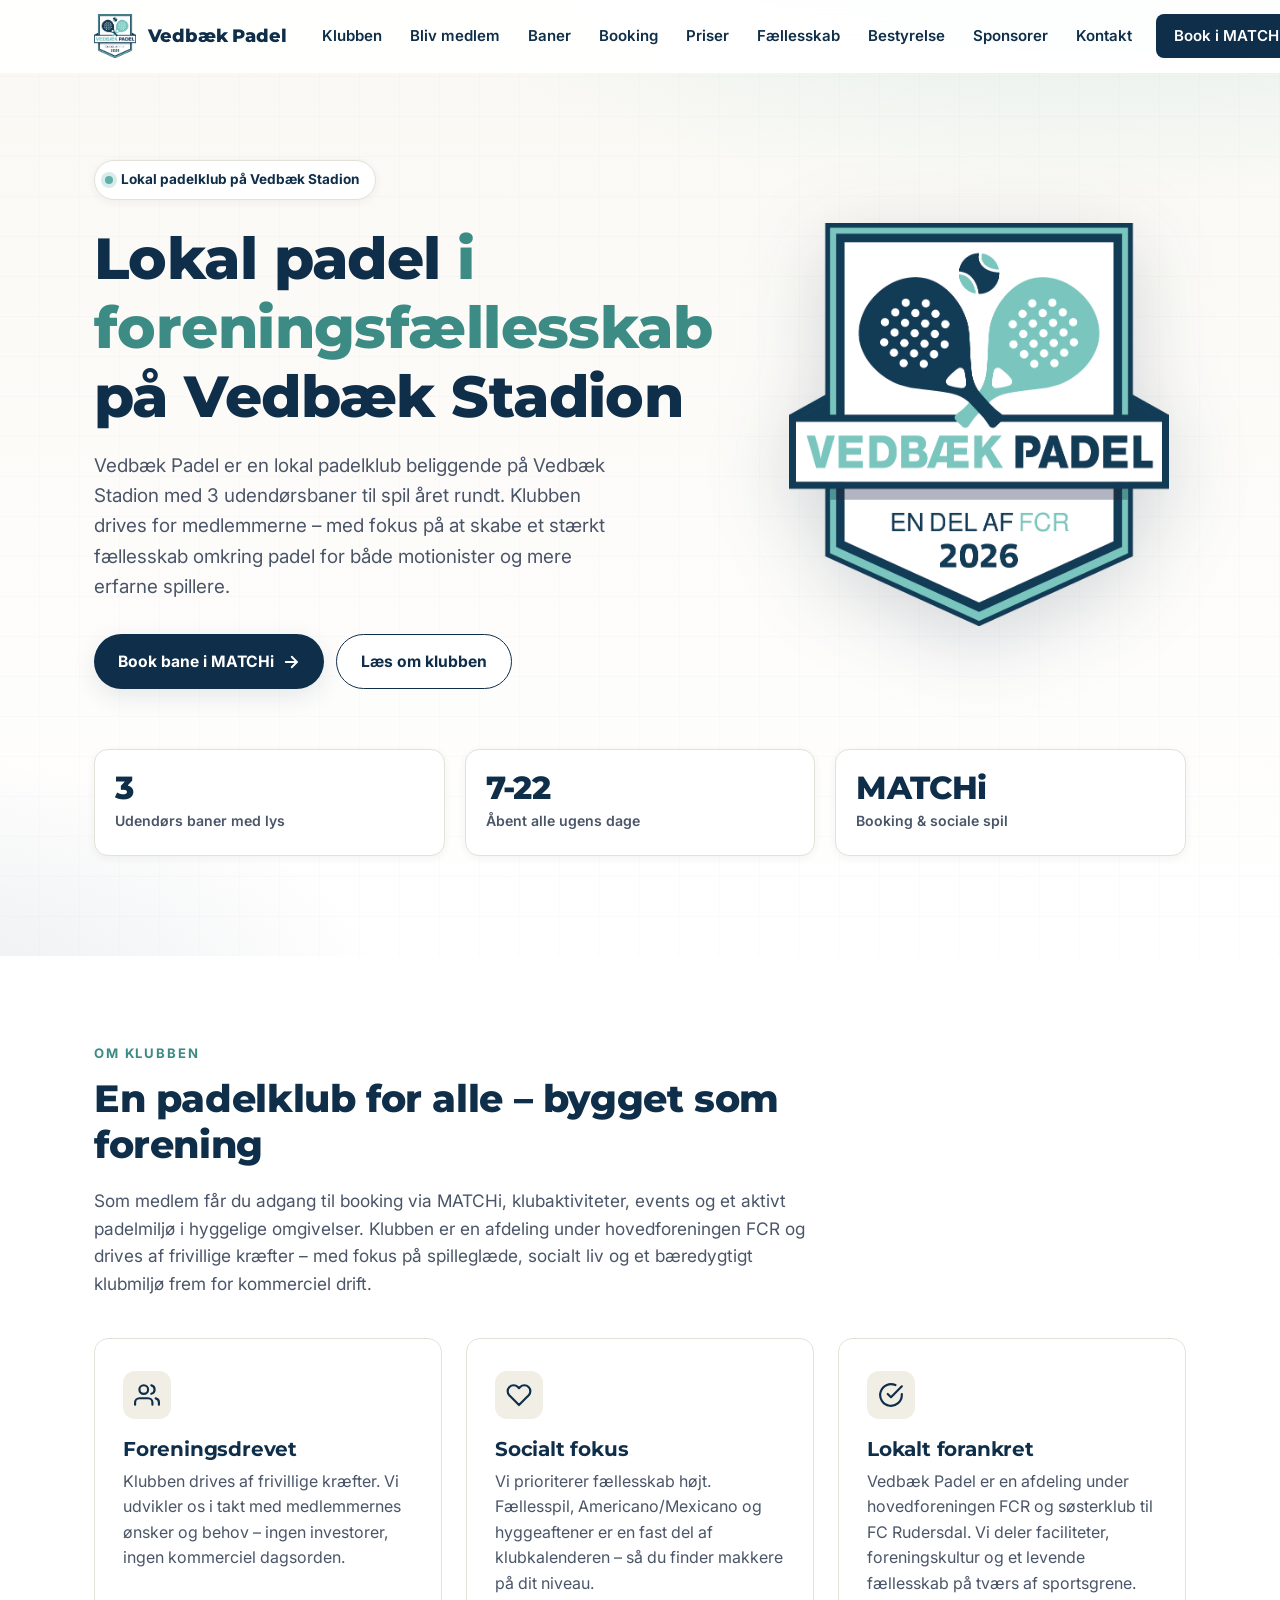
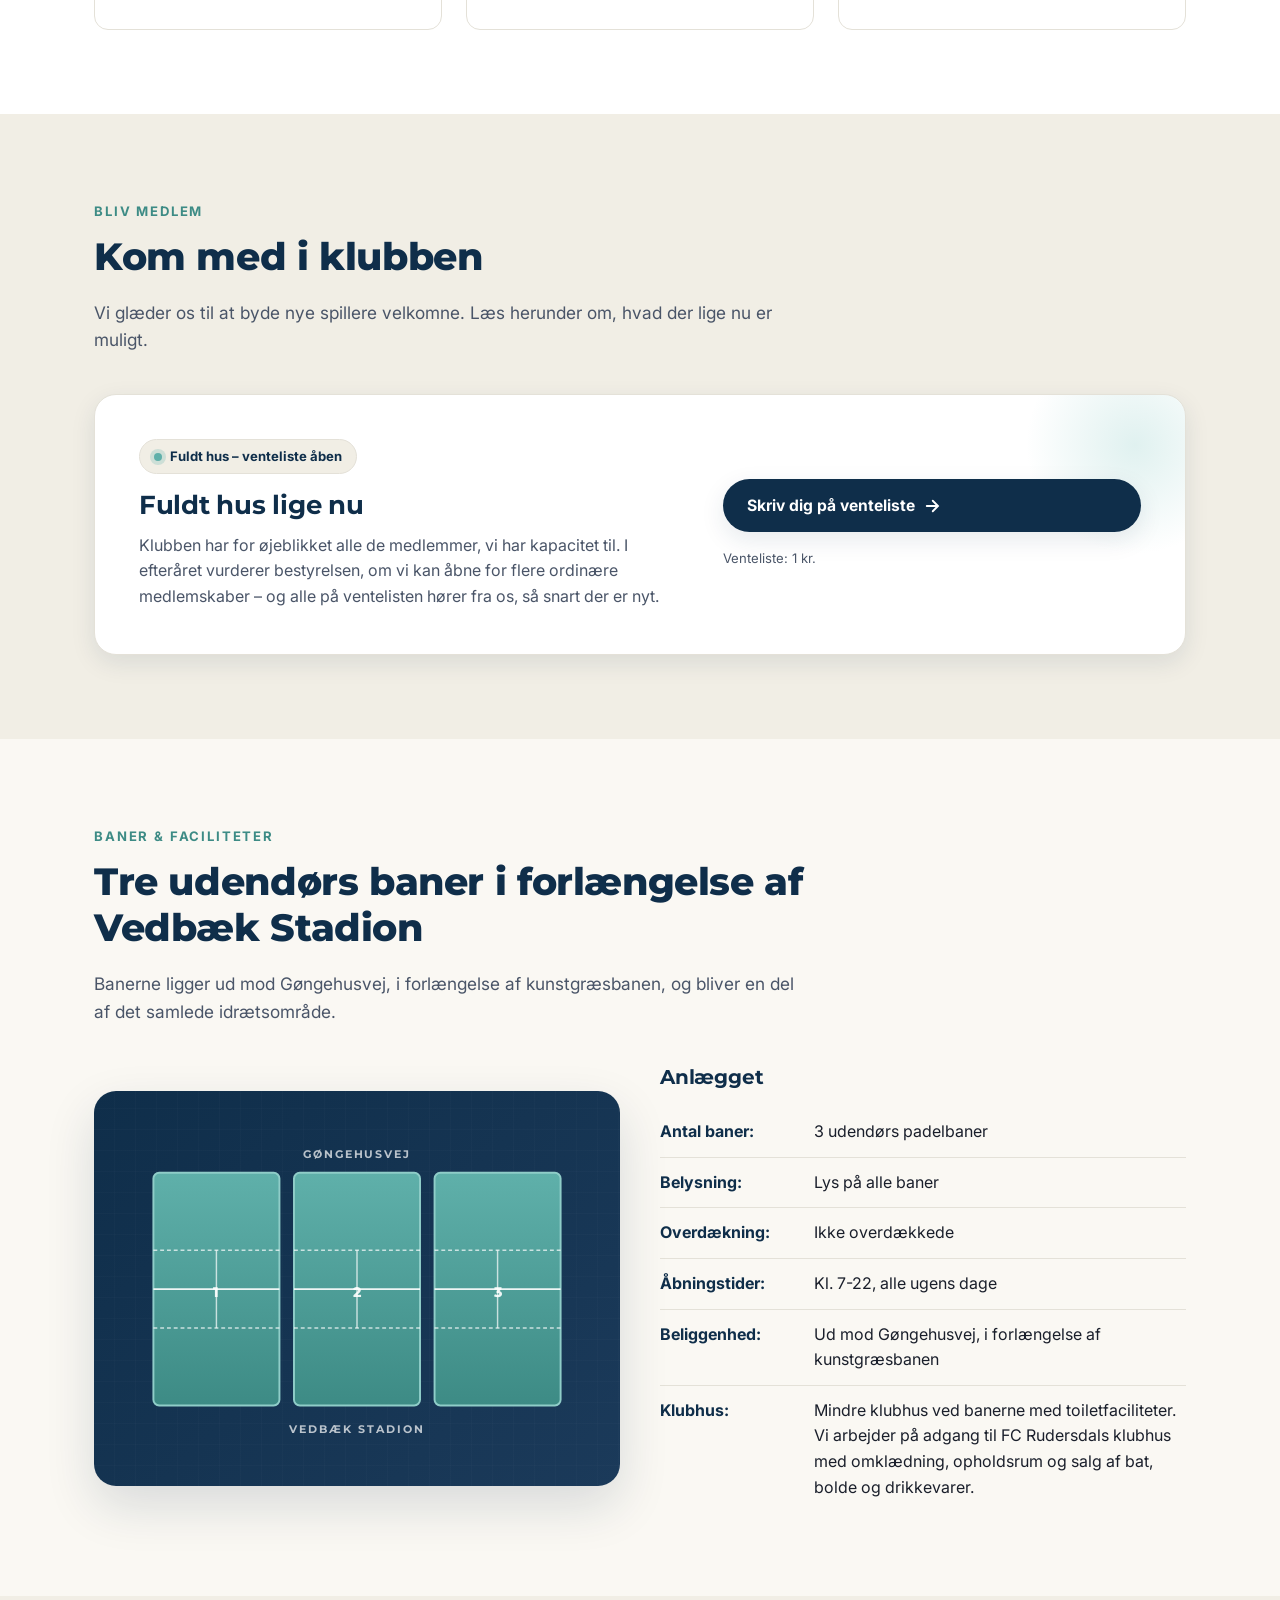
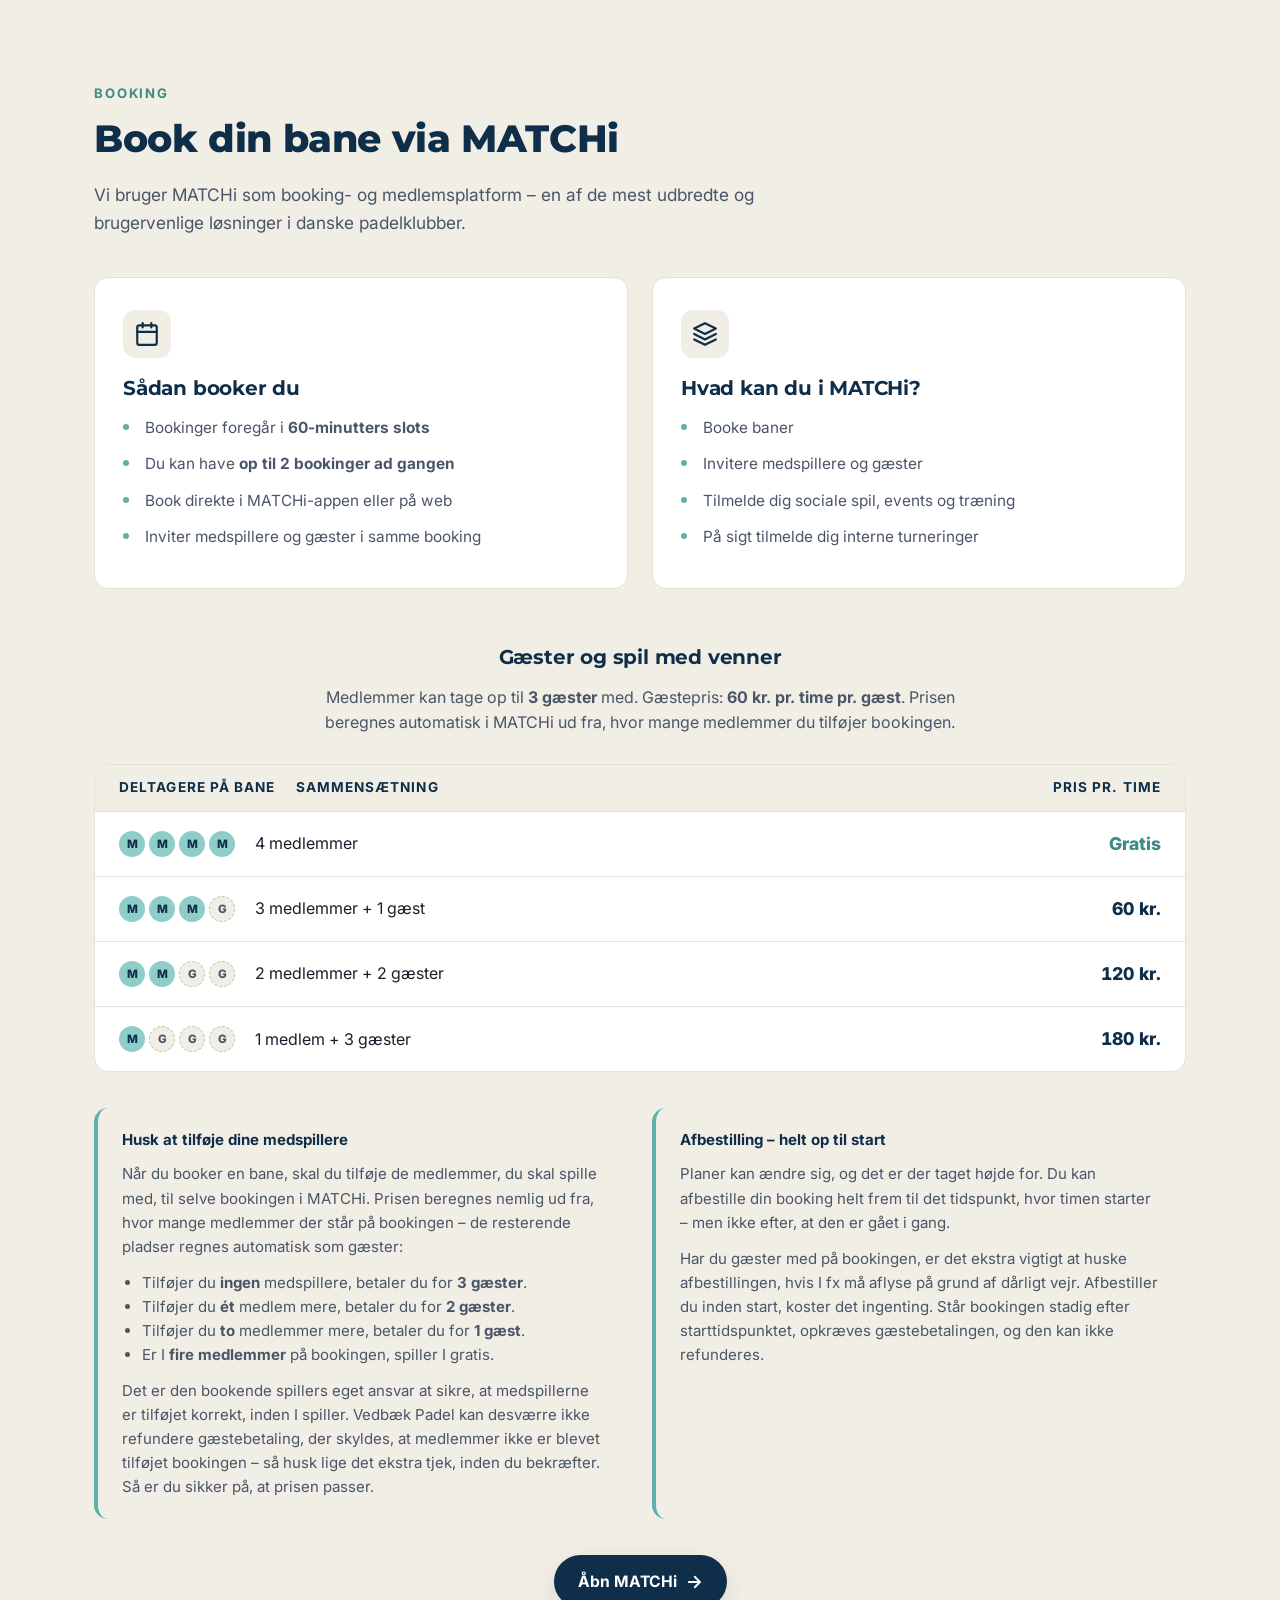
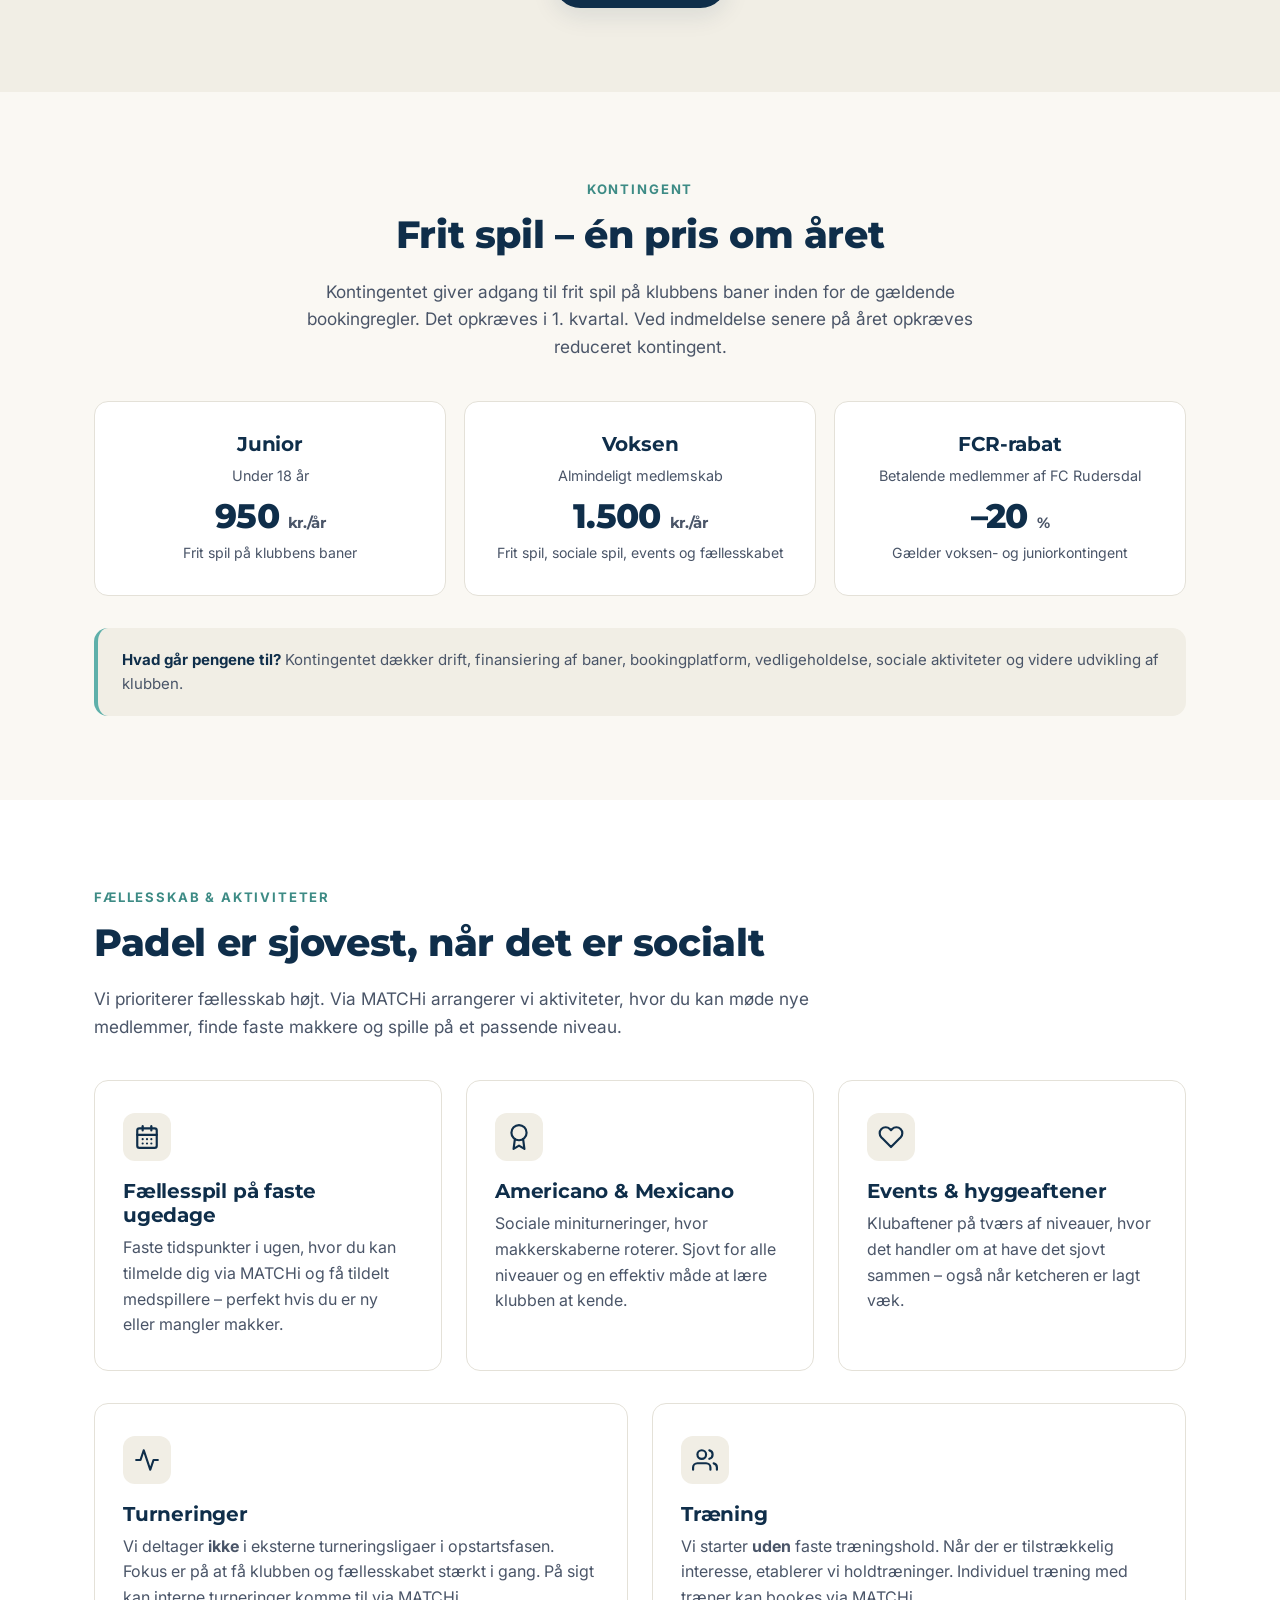
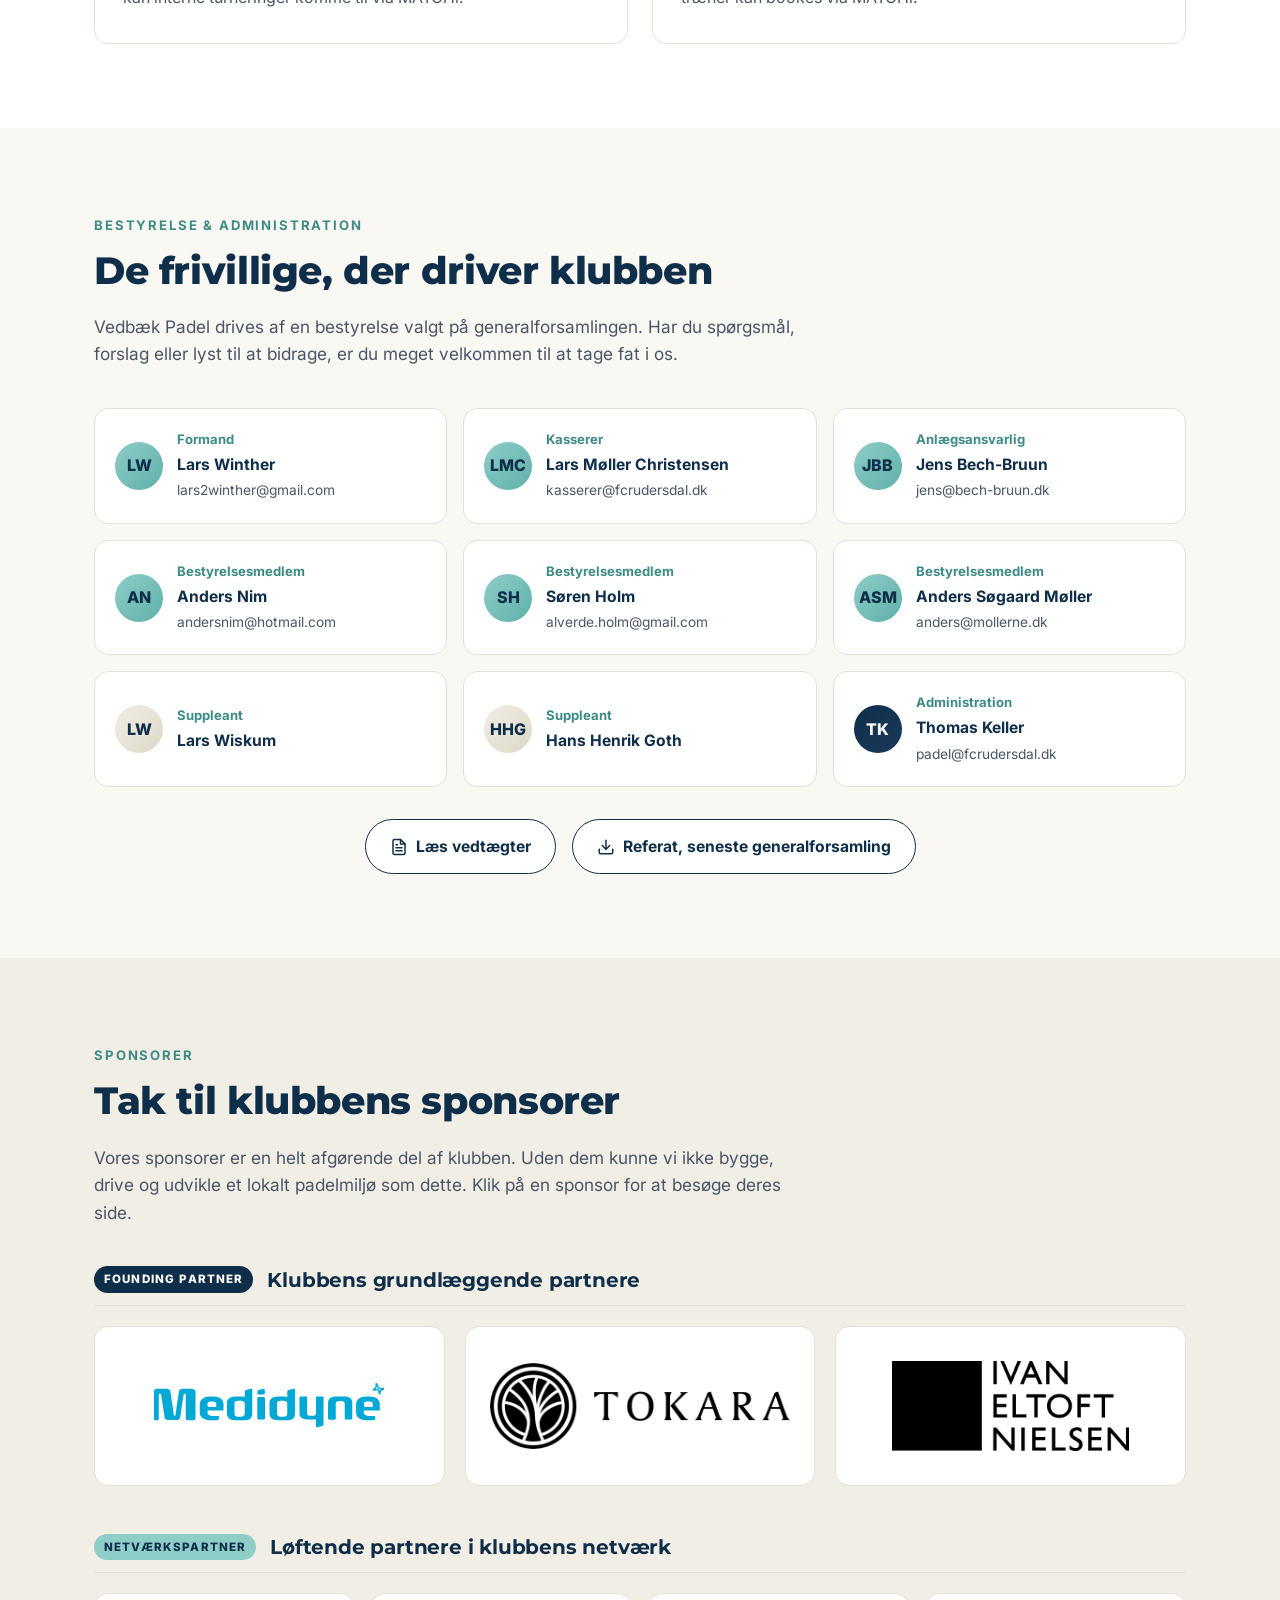
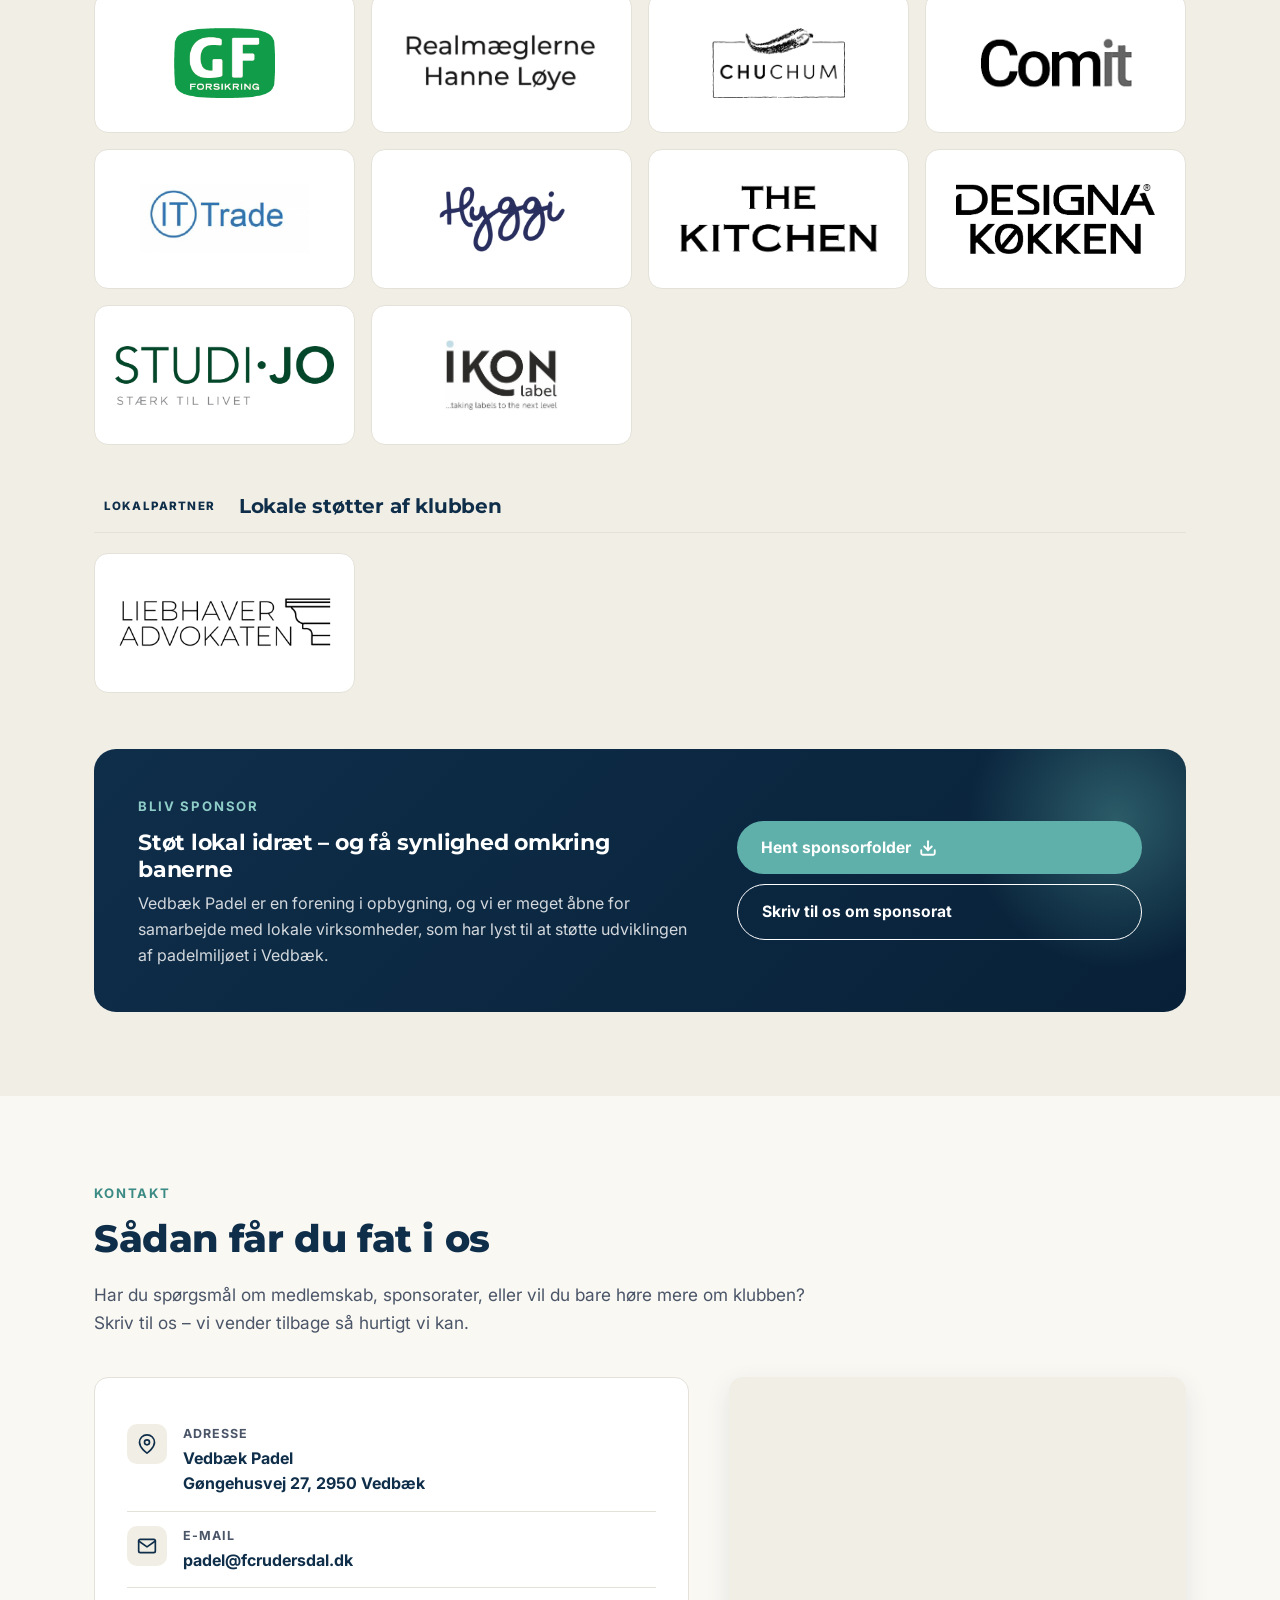
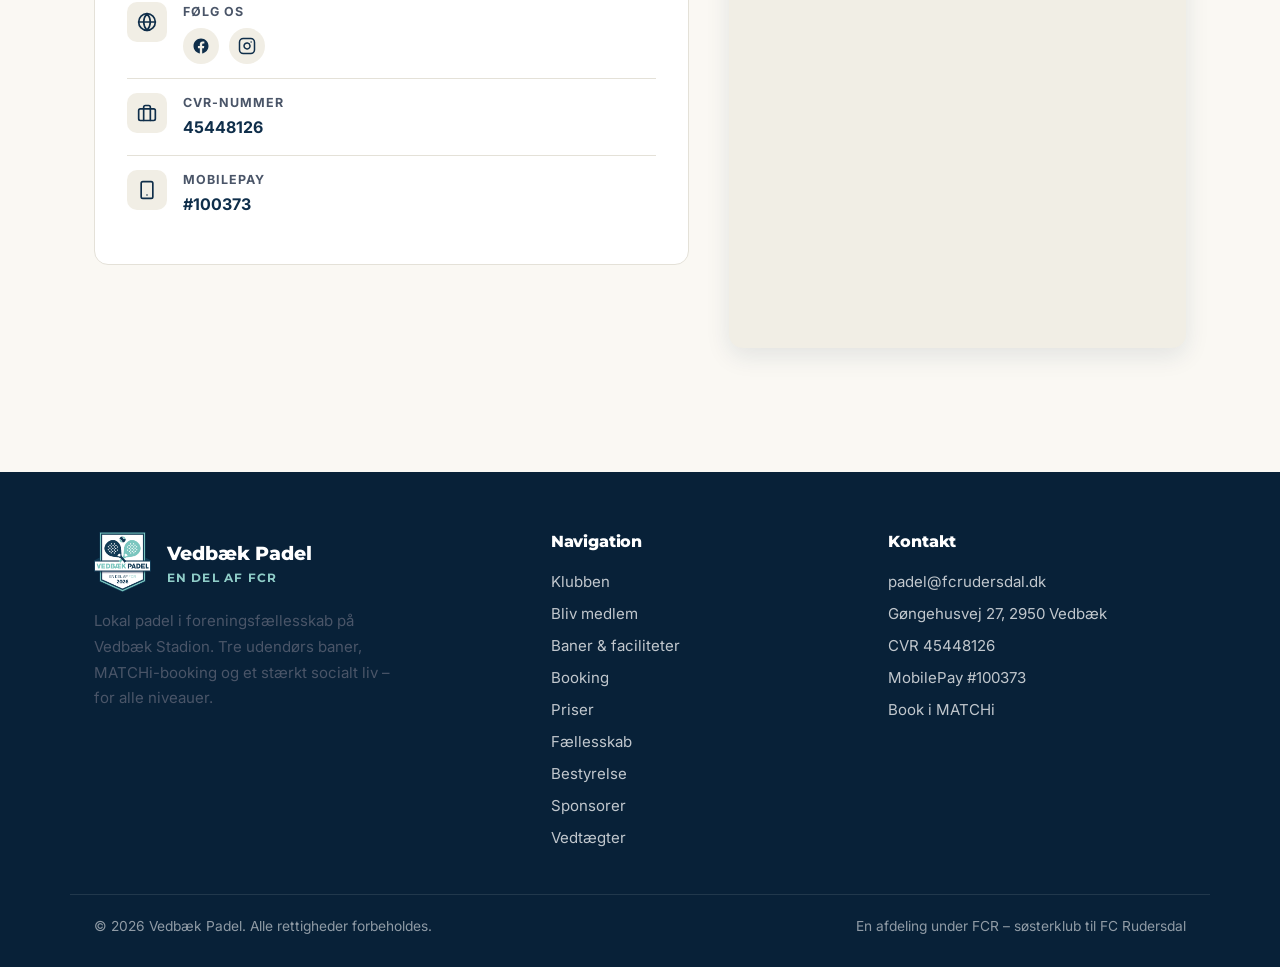
==== commit 9bc20c6a: "Ret mobilvisning af toppen og fjern dagsmedlemskab Mobil (toppen af siden): - Fjern inline grid-over" ====
--- a/index.html
+++ b/index.html
@@ -66,7 +66,7 @@
       </div>
     </div>
 
-    <div class="hero-quick" style="grid-template-columns: repeat(3, 1fr);">
+    <div class="hero-quick">
       <div class="quick-card">
         <div class="num">3</div>
         <div class="lbl">Udendørs baner med lys</div>
@@ -135,17 +135,13 @@
         </span>
         <h3>Fuldt hus lige nu</h3>
         <p>Klubben har for øjeblikket alle de medlemmer, vi har kapacitet til. I efteråret vurderer bestyrelsen, om vi kan åbne for flere ordinære medlemskaber – og alle på ventelisten hører fra os, så snart der er nyt.</p>
-        <p>I mellemtiden kan du blive <strong>dagsmedlem</strong> resten af 2026 og få adgang til at booke og spille på klubbens baner. Se prisen på <a href="#priser">kontingent-oversigten</a>.</p>
       </div>
       <div class="membership-actions">
-        <a href="https://www.matchi.se/forms/u7J1BaD26WwGYilvz0MF" class="btn btn-primary" target="_blank" rel="noopener">
-          Bliv dagsmedlem
+        <a href="https://www.matchi.se/forms/13zdvATIFhzZsz9usVMx" class="btn btn-primary" target="_blank" rel="noopener">
+          Skriv dig på venteliste
           <svg width="18" height="18" viewBox="0 0 24 24" fill="none" stroke="currentColor" stroke-width="2.5" stroke-linecap="round"><path d="M5 12h14M13 5l7 7-7 7"/></svg>
         </a>
-        <a href="https://www.matchi.se/forms/13zdvATIFhzZsz9usVMx" class="btn btn-secondary" target="_blank" rel="noopener">
-          Skriv dig på venteliste
-        </a>
-        <p style="font-size:0.82rem; color:var(--ink-muted); margin-top:4px;">Indmeldelsesgebyr for dagsmedlem: 250 kr. Venteliste: 1 kr.</p>
+        <p style="font-size:0.82rem; color:var(--ink-muted); margin-top:4px;">Venteliste: 1 kr.</p>
       </div>
     </div>
   </div>
@@ -350,12 +346,6 @@
         <p class="foot">Frit spil, sociale spil, events og fællesskabet</p>
       </div>
       <div class="price-card">
-        <h3>Dagsmedlem</h3>
-        <p class="desc">Resten af 2026</p>
-        <div class="amount">700 <small>kr.</small></div>
-        <p class="foot">Ingen FCR-rabat på dette medlemskab</p>
-      </div>
-      <div class="price-card">
         <h3>FCR-rabat</h3>
         <p class="desc">Betalende medlemmer af FC Rudersdal</p>
         <div class="amount">–20 <small>%</small></div>
--- a/assets/css/styles.css
+++ b/assets/css/styles.css
@@ -39,6 +39,8 @@
   color: var(--navy);
   line-height: 1.2;
   letter-spacing: -0.01em;
+  overflow-wrap: break-word;
+  hyphens: auto;
 }
 h1 { font-size: clamp(2.2rem, 5vw, 3.6rem); }
 h2 { font-size: clamp(1.7rem, 3.4vw, 2.4rem); margin-bottom: 0.5em; }
@@ -214,7 +216,7 @@
 .hero-quick {
   margin-top: 60px;
   display: grid;
-  grid-template-columns: repeat(4, 1fr);
+  grid-template-columns: repeat(3, 1fr);
   gap: 20px;
   position: relative;
   z-index: 2;
@@ -237,11 +239,35 @@
 .quick-card .lbl { font-size: 0.88rem; color: var(--ink-muted); margin-top: 6px; font-weight: 600; }
 
 @media (max-width: 900px) {
-  .hero { padding: 130px 0 60px; }
-  .hero-inner { grid-template-columns: 1fr; gap: 40px; }
+  .hero { padding: 124px 0 60px; }
+  .hero-inner { grid-template-columns: 1fr; gap: 32px; }
   .hero-visual { order: -1; }
-  .hero-visual img { max-width: 220px; }
-  .hero-quick { grid-template-columns: repeat(2, 1fr); margin-top: 40px; }
+  .hero-visual img { max-width: 200px; }
+  .hero-quick { margin-top: 40px; gap: 14px; }
+  .quick-card { padding: 18px 16px; }
+  .quick-card .num { font-size: 1.7rem; }
+}
+
+/* Telefon: hero'en sættes ned i skala, og quick-kortene lægges
+   som kompakte rækker, så tal og tekst ikke brækker midt over. */
+@media (max-width: 620px) {
+  .section { padding: 56px 0; }
+  #bliv-medlem { padding-top: 56px; }
+  .section-title { margin-bottom: 28px; }
+  .section-title p { font-size: 1rem; }
+
+  .hero { padding: 108px 0 44px; }
+  .hero-badge { font-size: 0.78rem; padding: 7px 14px 7px 9px; margin-bottom: 18px; }
+  .hero h1 { font-size: clamp(1.8rem, 7.6vw, 2.5rem); margin-bottom: 16px; }
+  .hero-lead { font-size: 1.02rem; margin-bottom: 26px; }
+  .hero-visual img { max-width: 150px; }
+  .hero-ctas { flex-direction: column; align-items: stretch; gap: 10px; }
+  .hero-ctas .btn { width: 100%; justify-content: center; }
+
+  .hero-quick { grid-template-columns: 1fr; gap: 10px; margin-top: 32px; }
+  .quick-card { display: flex; align-items: center; gap: 14px; padding: 14px 18px; }
+  .quick-card .num { font-size: 1.45rem; flex-shrink: 0; }
+  .quick-card .lbl { margin-top: 0; font-size: 0.9rem; }
 }
 
 /* ---------- Feature grid ---------- */
@@ -318,6 +344,10 @@
   .facility-grid { grid-template-columns: 1fr; gap: 24px; }
   .facility-visual { padding: 24px; aspect-ratio: 3/2; }
 }
+@media (max-width: 620px) {
+  .facility-list li { flex-direction: column; gap: 2px; }
+  .facility-list li strong { min-width: 0; }
+}
 
 /* ---------- Gæste-tabel ---------- */
 .guest-table {
@@ -347,8 +377,15 @@
 .guest-price { font-weight: 800; color: var(--navy); font-size: 1.1rem; font-variant-numeric: tabular-nums; }
 .guest-price.free { color: var(--teal-deep); }
 
-/* ---------- Priser (4 kolonner nu med Dagsmedlem) ---------- */
-.price-grid { display: grid; grid-template-columns: repeat(4, 1fr); gap: 18px; }
+/* Telefon: spiller-prikkerne får deres egen linje over sammensætning + pris */
+@media (max-width: 620px) {
+  .guest-row { grid-template-columns: 1fr auto; gap: 6px 12px; padding: 14px 16px; }
+  .guest-row.header { display: none; }
+  .guest-count { grid-column: 1 / -1; }
+}
+
+/* ---------- Priser ---------- */
+.price-grid { display: grid; grid-template-columns: repeat(3, 1fr); gap: 18px; }
 .price-card {
   background: white;
   padding: 30px 22px;
@@ -371,8 +408,8 @@
 .price-card .amount small { font-size: 0.95rem; font-weight: 700; color: var(--ink-muted); }
 .price-card .desc { font-size: 0.9rem; }
 .price-card .foot { margin-top: 10px; font-size: 0.88rem; }
-@media (max-width: 900px) { .price-grid { grid-template-columns: repeat(2, 1fr); } }
-@media (max-width: 500px) { .price-grid { grid-template-columns: 1fr; } }
+@media (max-width: 880px) { .price-grid { grid-template-columns: repeat(2, 1fr); } }
+@media (max-width: 560px) { .price-grid { grid-template-columns: 1fr; } }
 
 /* ---------- Bestyrelse ---------- */
 .board-grid { display: grid; grid-template-columns: repeat(3, 1fr); gap: 16px; }
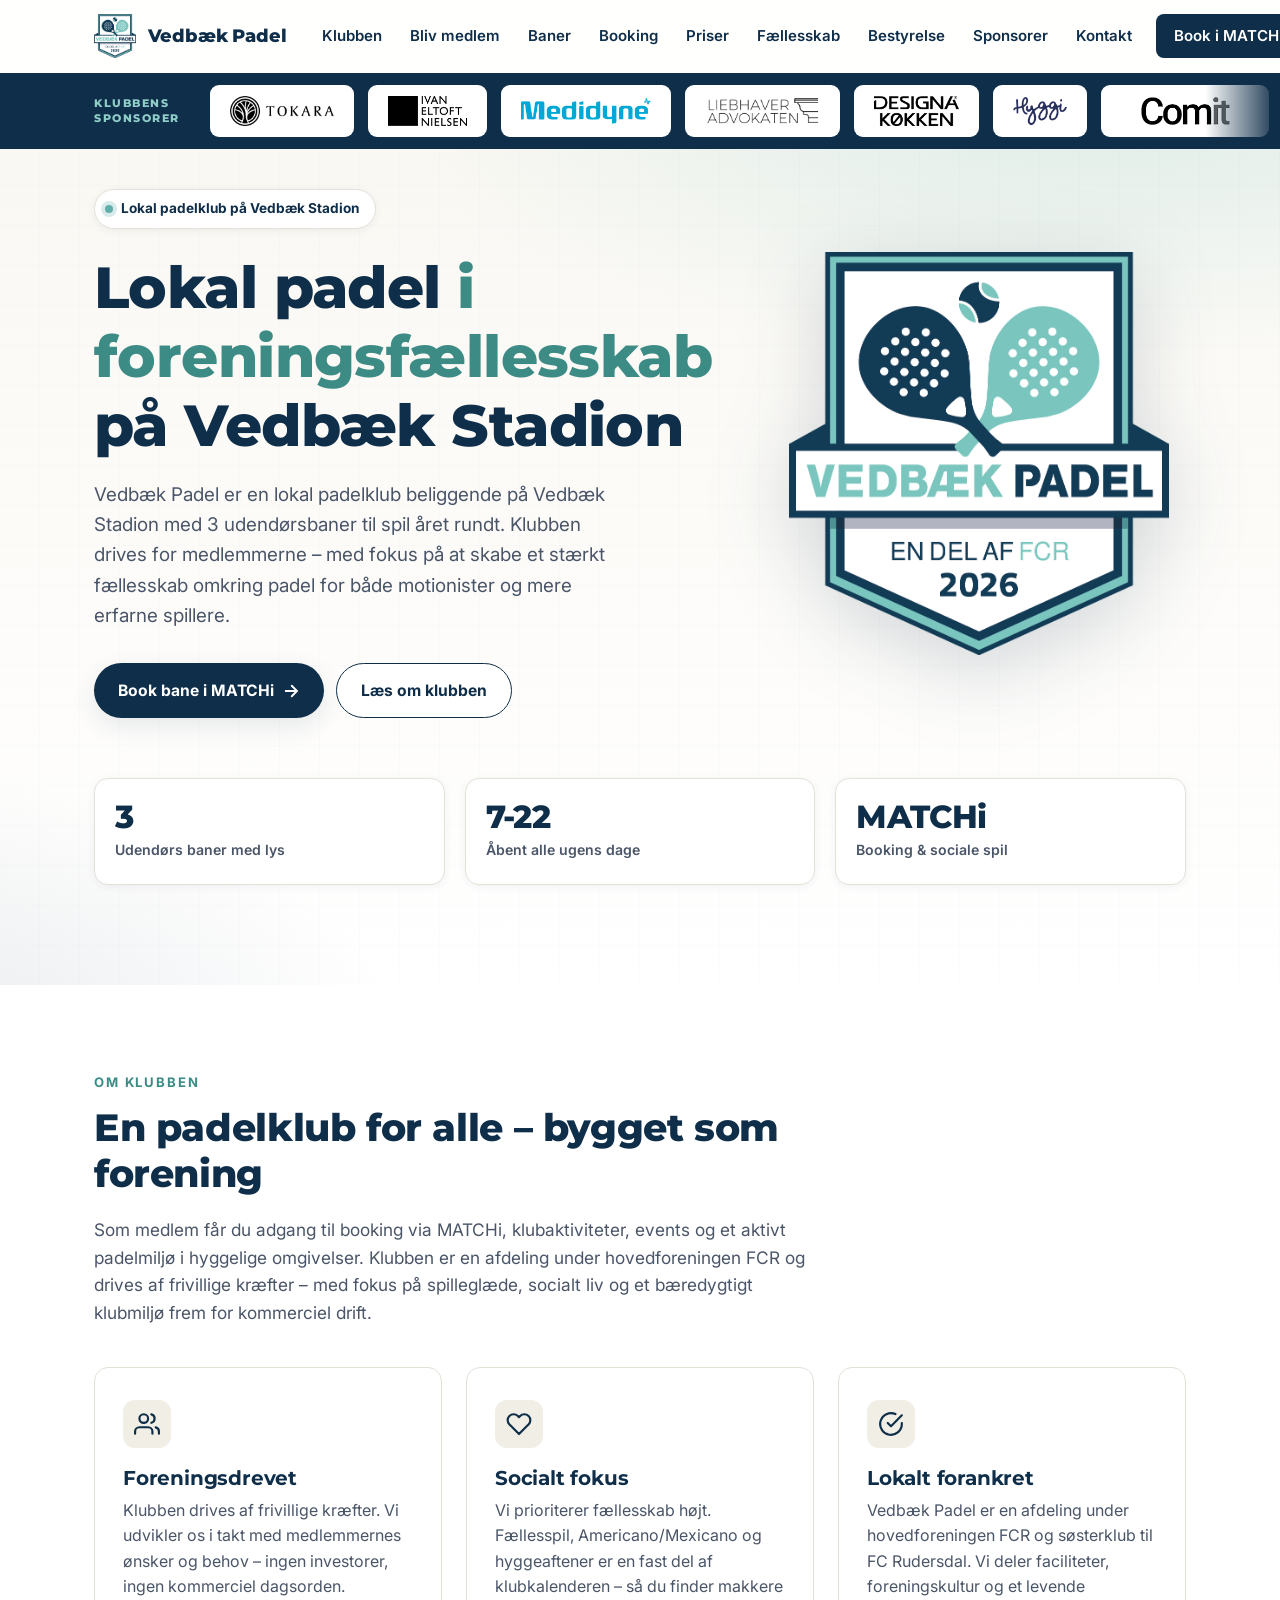
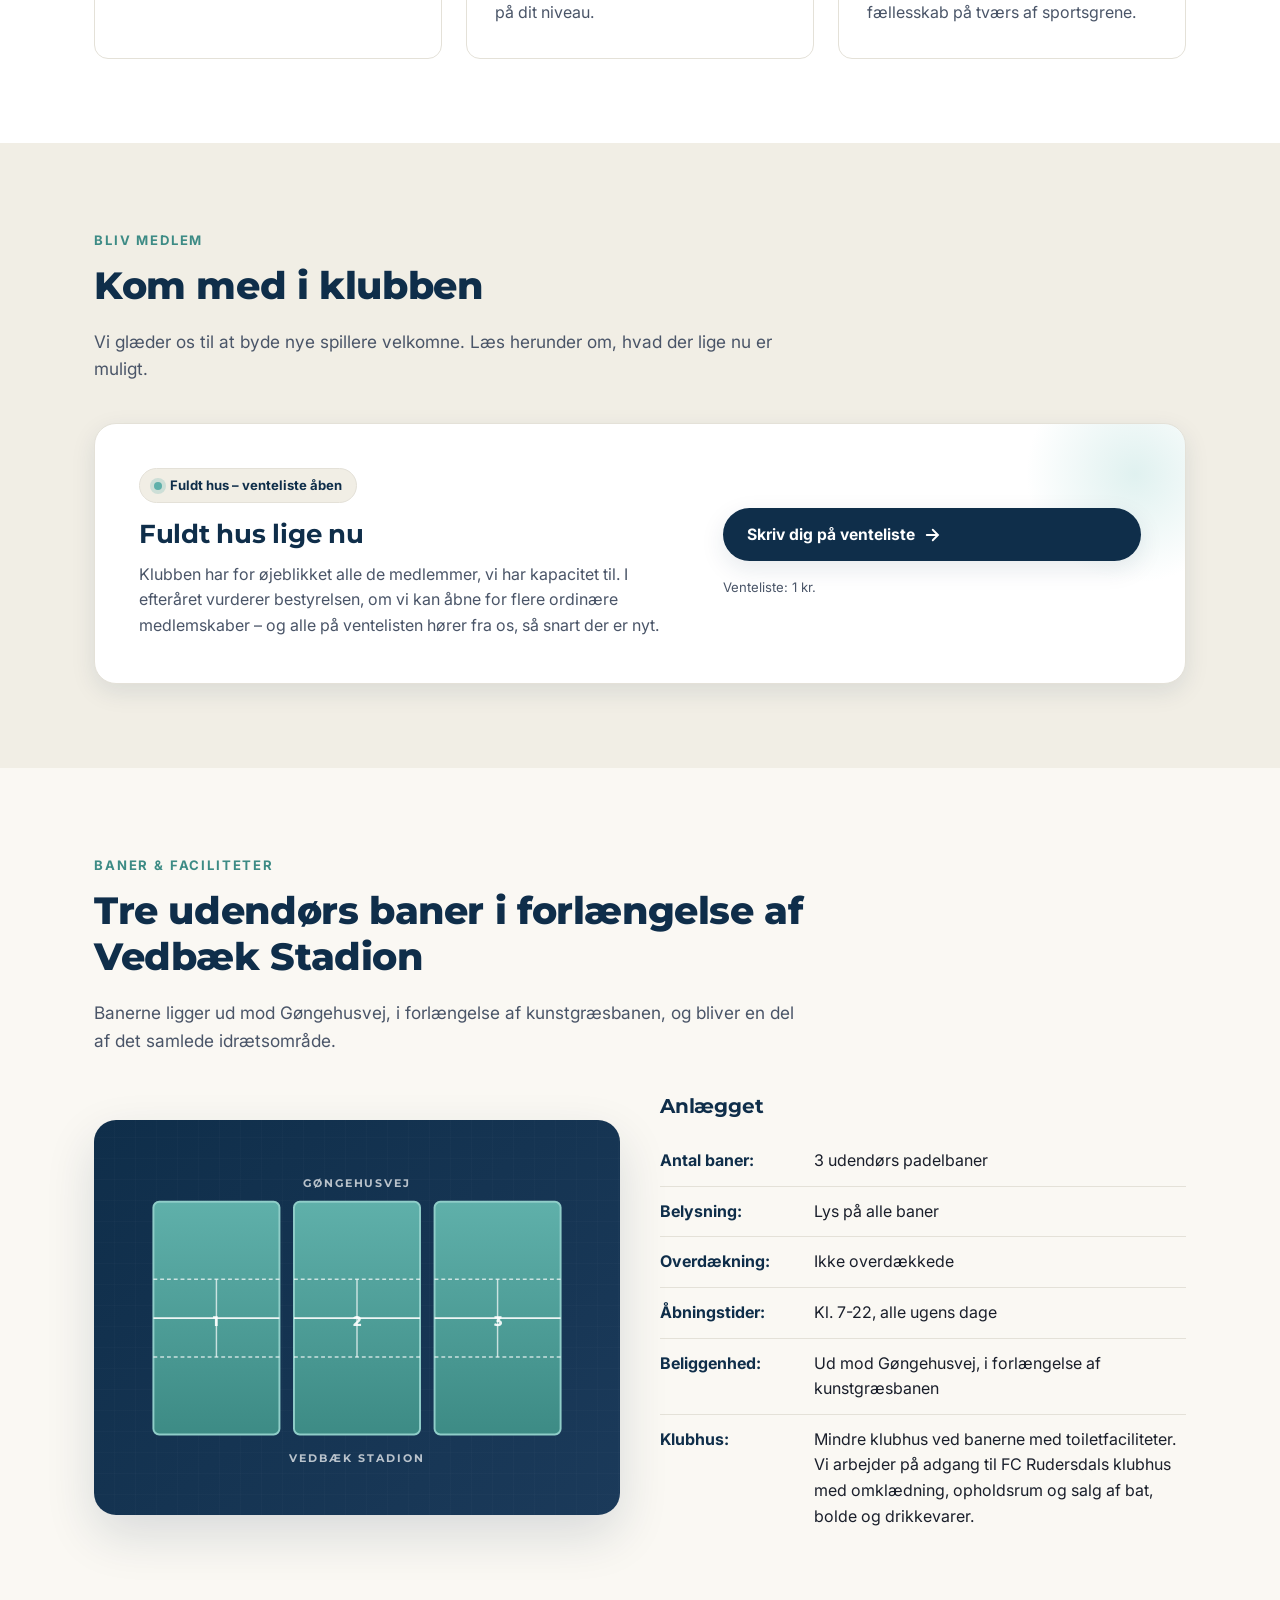
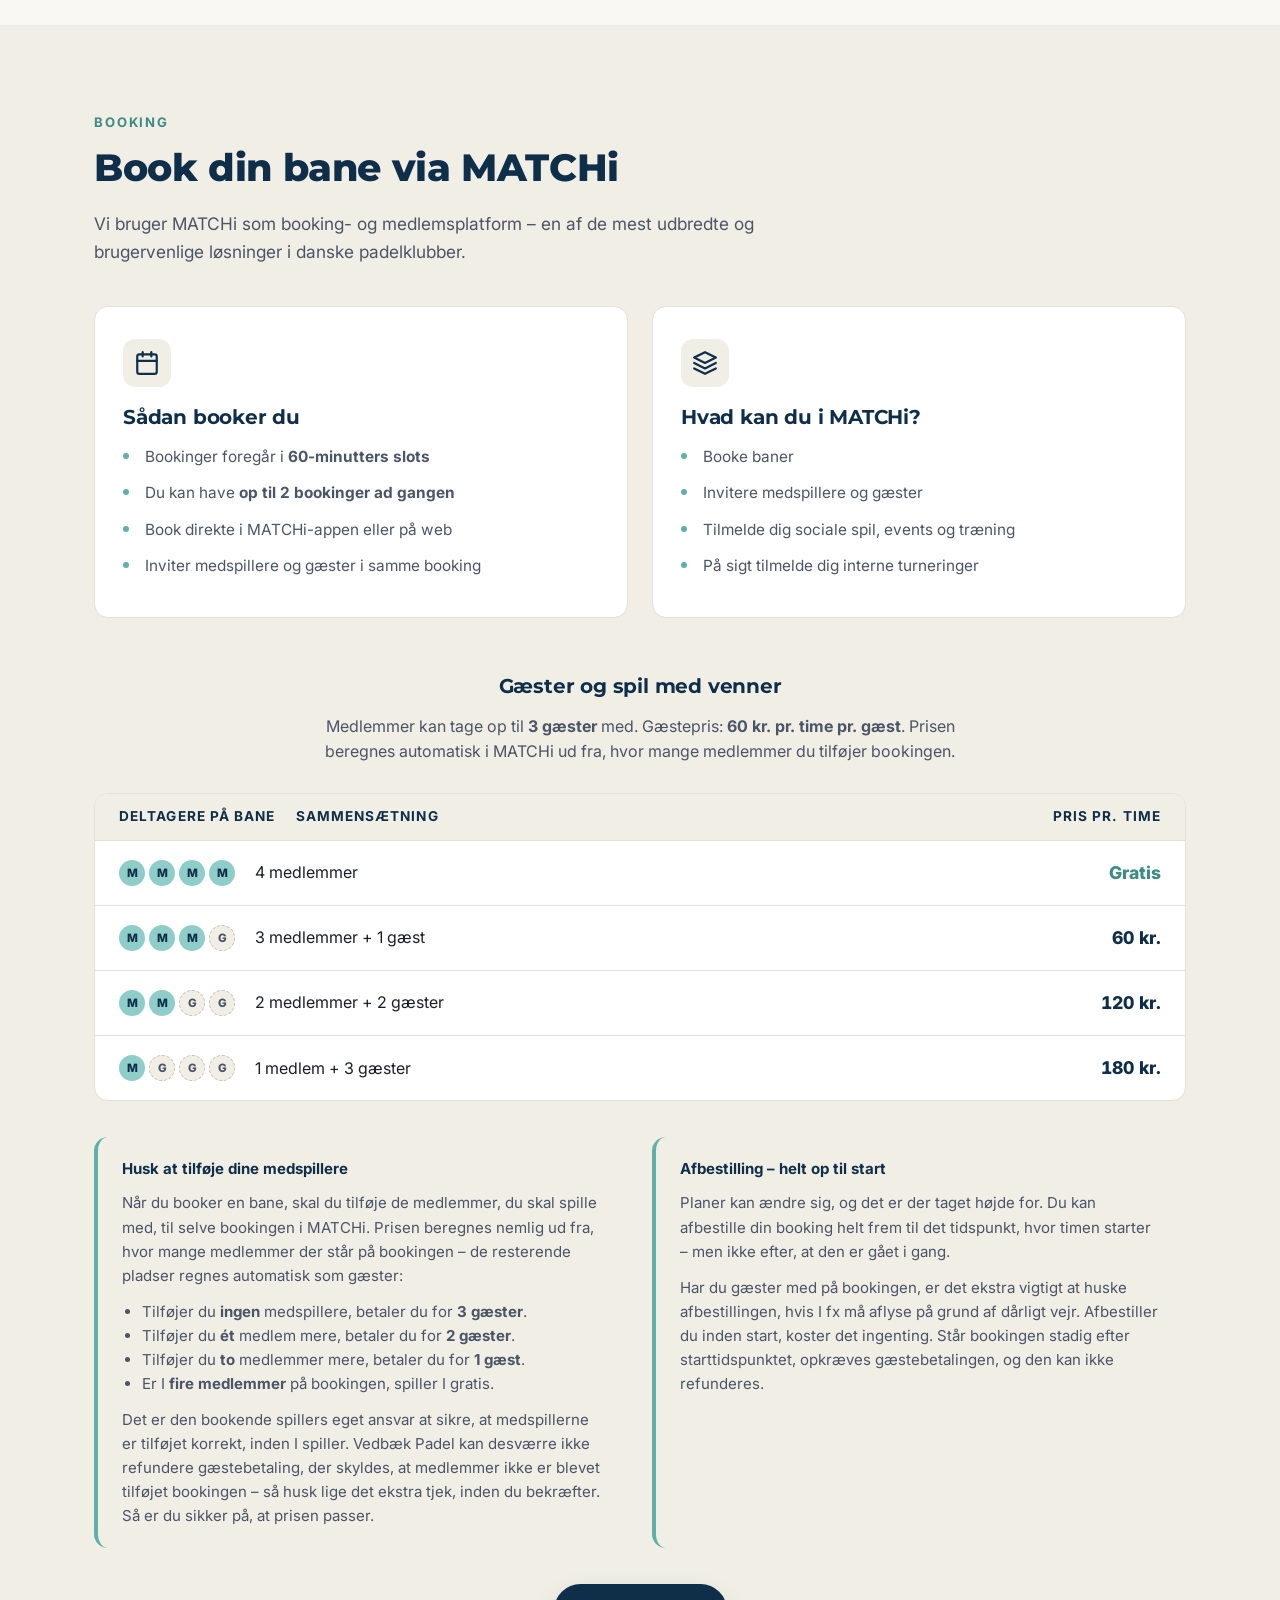
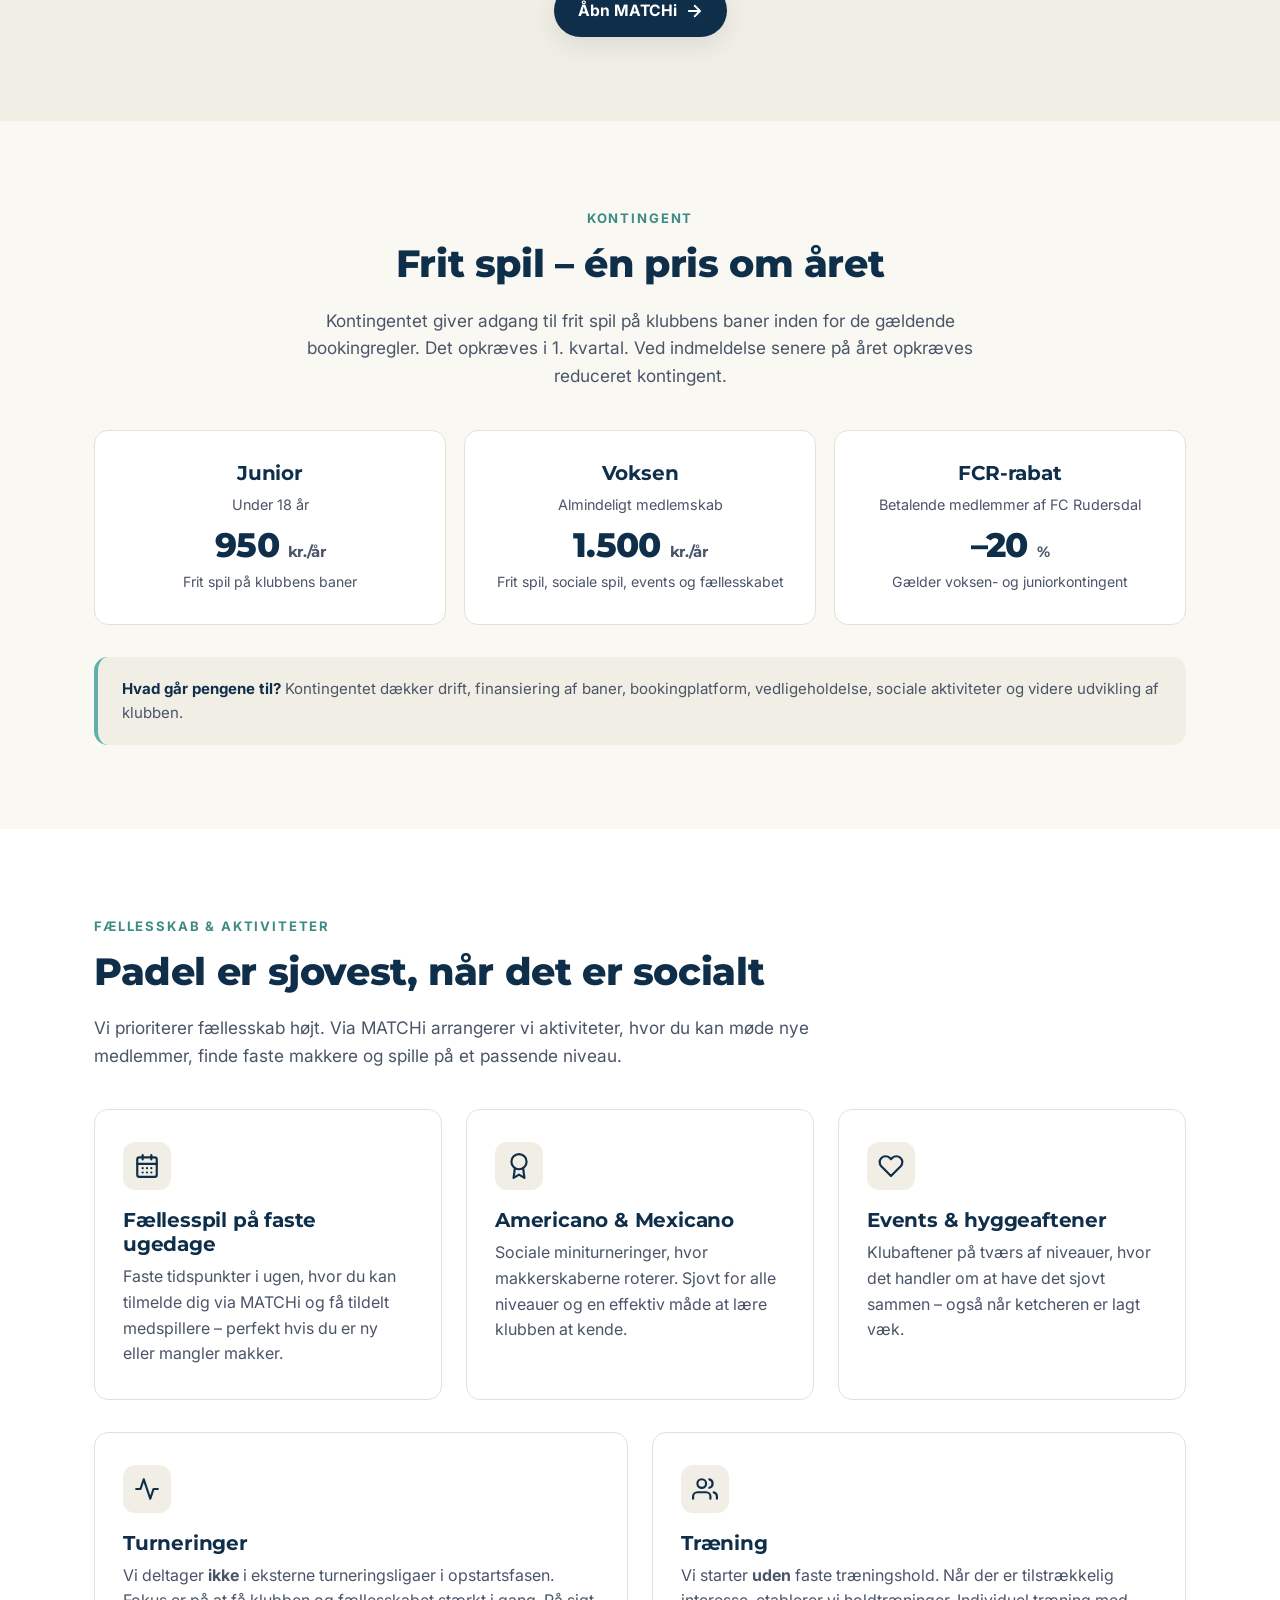
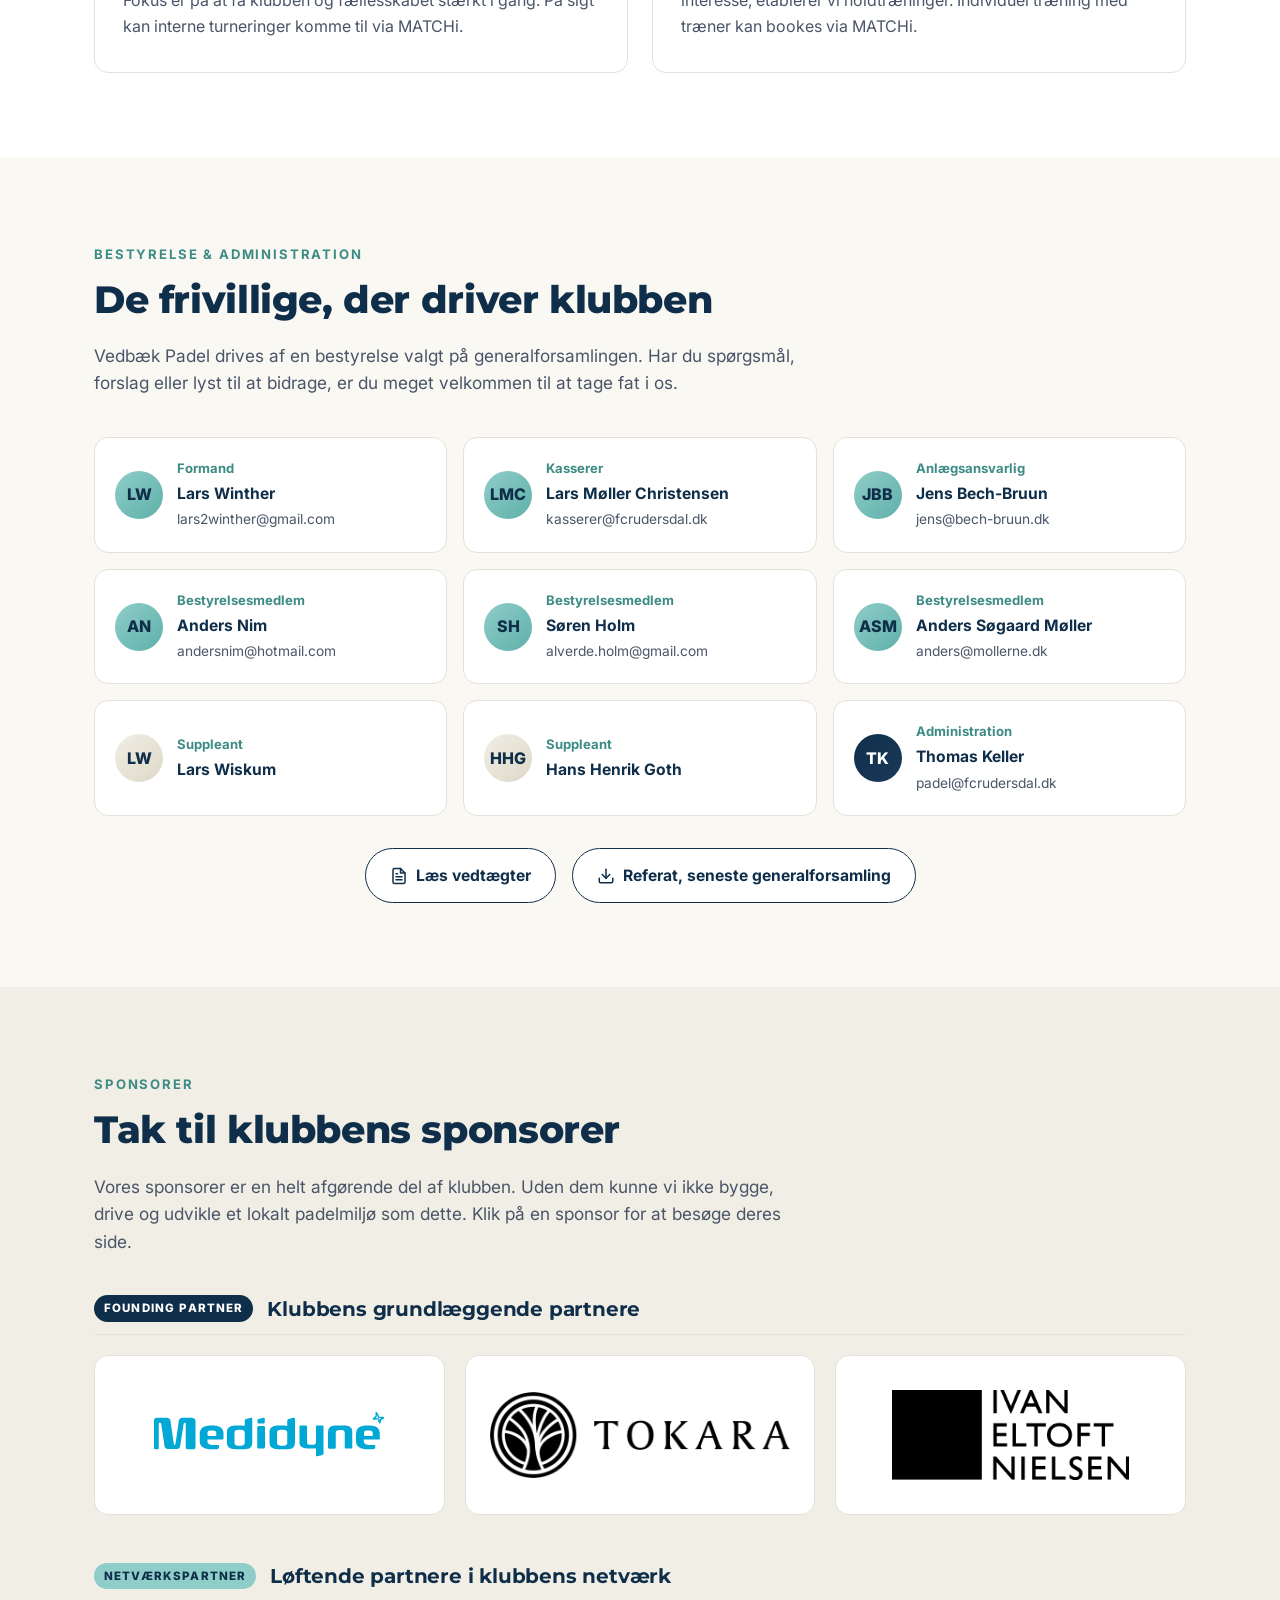
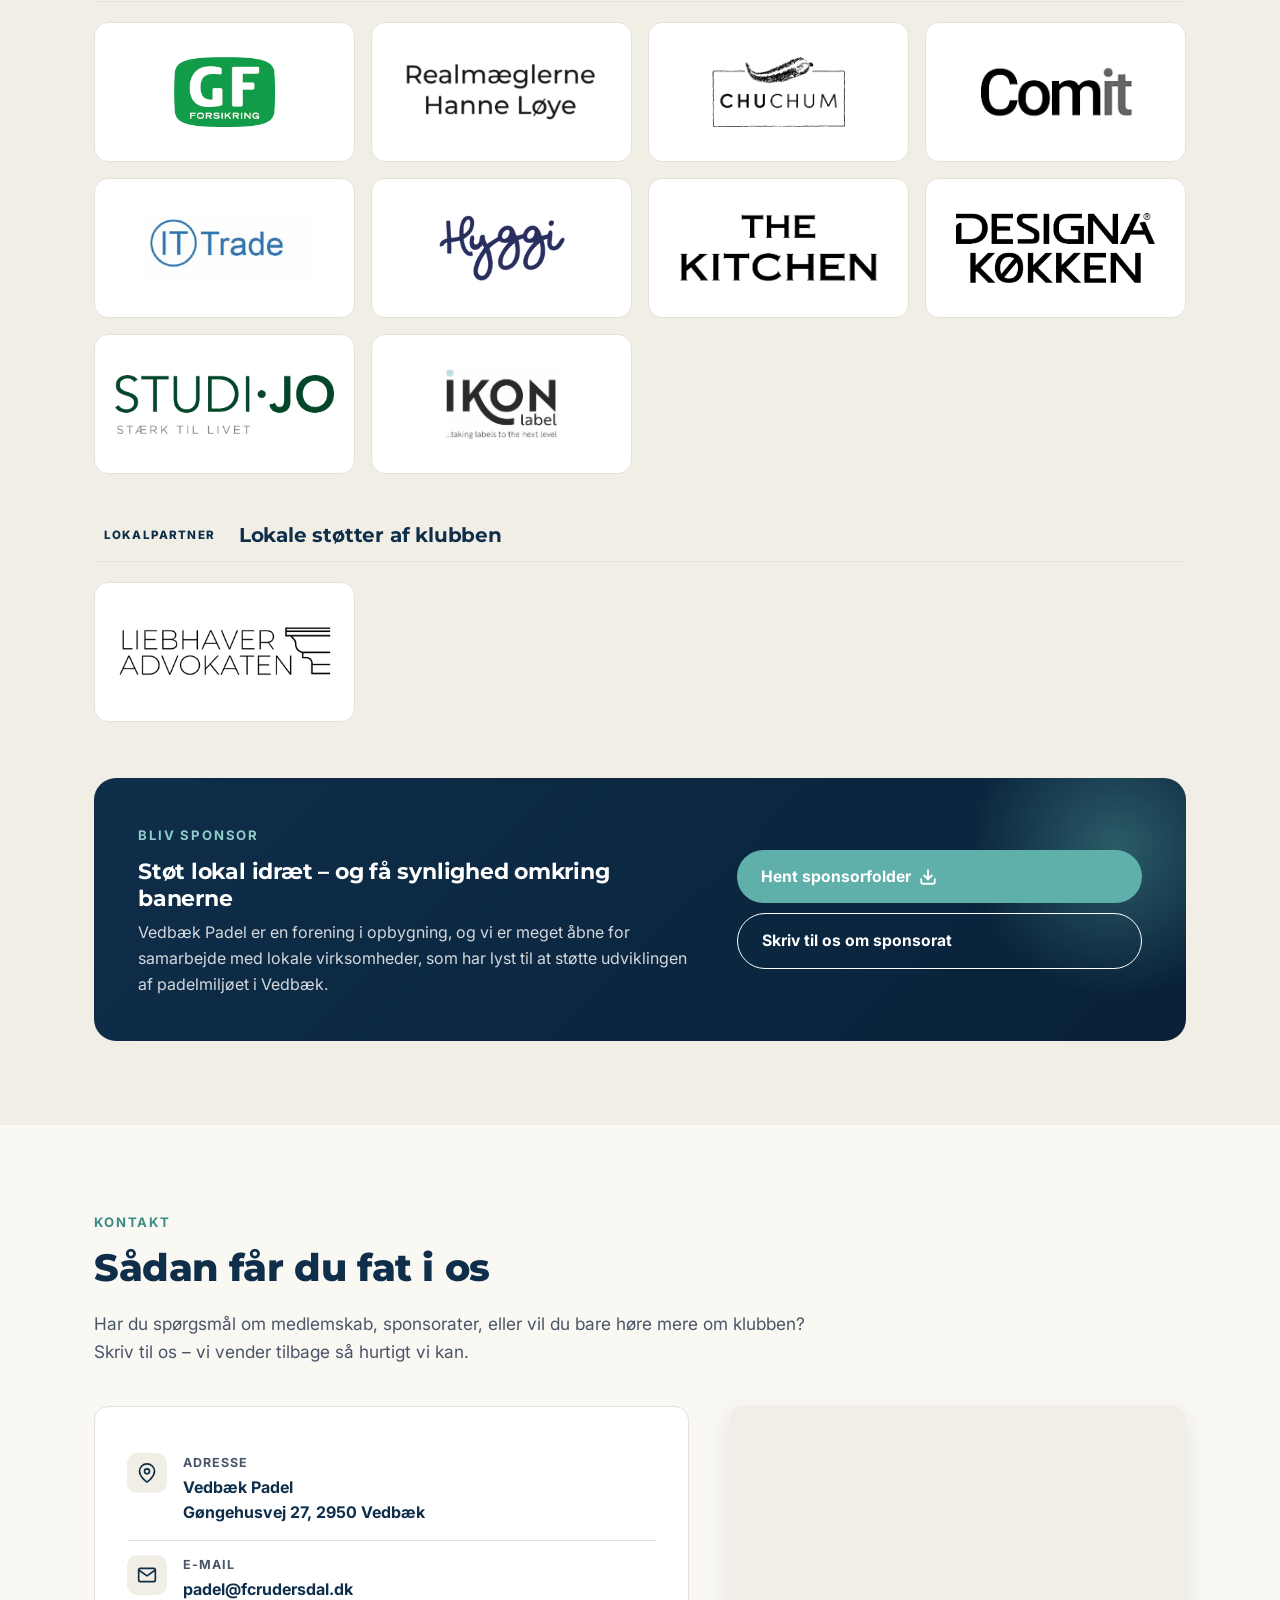
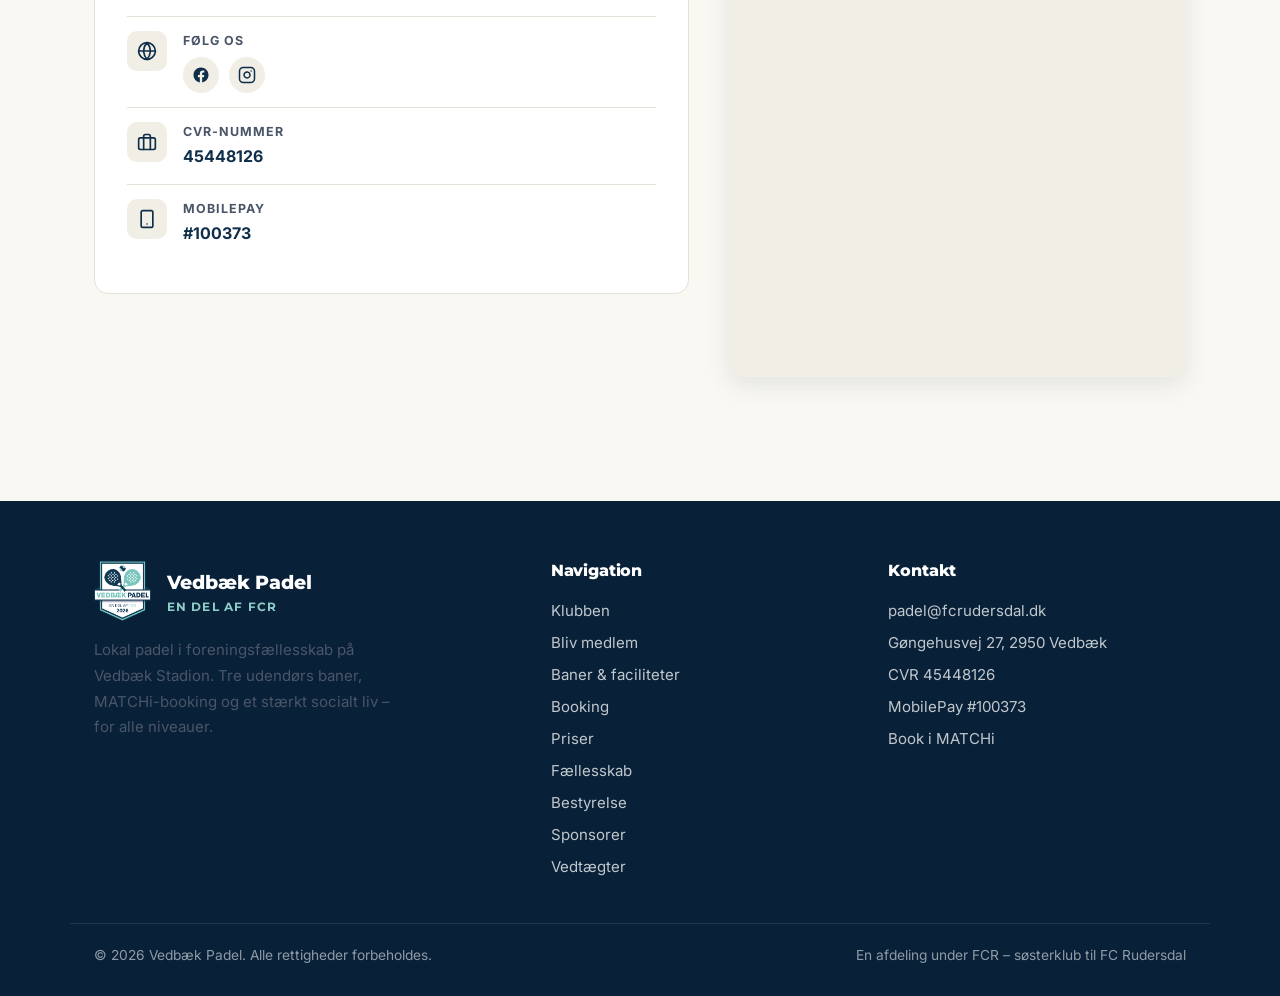
==== commit 4e592c5e: "Tilføj rullende sponsorbånd i toppen af forsiden Et navy bånd mellem menuen og hero'en viser klubben" ====
--- a/index.html
+++ b/index.html
@@ -41,6 +41,15 @@
     </div>
   </div>
 </nav>
+
+<!-- ==================== SPONSORBÅND ==================== -->
+<div class="sponsor-band-strip">
+  <a class="sponsor-band-label" href="#sponsorer">Klubbens sponsorer</a>
+  <div class="sponsor-band">
+    <!-- Logoer indsættes af renderSponsorBand() i assets/js/main.js -->
+    <div class="sponsor-band-track" id="sponsorBandTrack"></div>
+  </div>
+</div>
 
 <!-- ==================== HERO ==================== -->
 <section class="hero" id="top">
--- a/assets/css/styles.css
+++ b/assets/css/styles.css
@@ -815,3 +815,110 @@
   .doc-toc { position: static; max-height: none; }
   .doc-content { padding: 32px 24px; }
 }
+
+/* ================================================================
+   Sponsorbånd i toppen af forsiden
+   ================================================================ */
+
+/* Båndet ligger i normalt flow lige under den fastlåste menu.
+   --nav-h sættes af syncNavHeight() i main.js, så båndet altid
+   starter præcis dér, hvor menuen slutter. */
+.sponsor-band-strip {
+  background: var(--navy);
+  margin-top: var(--nav-h, 72px);
+  display: flex;
+  align-items: center;
+  gap: 20px;
+  padding: 12px 0;
+  /* Rykker overskriften ind på linje med sidens indhold, mens selve
+     rullen fortsætter helt ud til skærmkanten. */
+  padding-inline-start: clamp(24px, calc((100% - 1140px) / 2 + 24px), 50%);
+}
+.sponsor-band-label {
+  flex: 0 0 auto;
+  max-width: 96px;
+  font-family: 'Montserrat', 'Inter', sans-serif;
+  font-weight: 800;
+  font-size: 0.68rem;
+  letter-spacing: 0.14em;
+  text-transform: uppercase;
+  color: var(--teal);
+  line-height: 1.35;
+}
+.sponsor-band-label:hover { color: white; }
+
+.sponsor-band {
+  flex: 1 1 auto;
+  min-width: 0;
+  position: relative;
+  overflow: hidden;
+  -webkit-mask-image: linear-gradient(90deg, #000 0, #000 93%, transparent);
+          mask-image: linear-gradient(90deg, #000 0, #000 93%, transparent);
+}
+.sponsor-band-track {
+  display: flex;
+  width: max-content;
+  animation: sponsor-marquee var(--dur, 45s) linear infinite;
+}
+/* Står stille, så et logo kan nås og klikkes */
+.sponsor-band:hover .sponsor-band-track,
+.sponsor-band:focus-within .sponsor-band-track { animation-play-state: paused; }
+.sponsor-band-row { display: flex; align-items: center; }
+@keyframes sponsor-marquee {
+  from { transform: translateX(0); }
+  to   { transform: translateX(-50%); }
+}
+
+.sponsor-band-chip {
+  flex: 0 0 auto;
+  margin-right: 14px;
+  display: flex;
+  align-items: center;
+  justify-content: center;
+  height: 52px;
+  padding: 0 20px;
+  background: white;
+  border-radius: 9px;
+}
+.sponsor-band-chip img {
+  max-height: 30px;
+  max-width: 130px;
+  width: auto;
+  height: auto;
+  display: block;
+}
+.sponsor-band-chip:focus-visible { outline: 2px solid var(--teal); outline-offset: 3px; }
+
+/* Hero'en skal ikke længere gøre plads til menuen — det gør båndet */
+.sponsor-band-strip + .hero { padding-top: 40px; }
+
+@media (max-width: 620px) {
+  .sponsor-band-strip {
+    flex-direction: column;
+    align-items: stretch;
+    gap: 7px;
+    padding: 11px 0 12px;
+    padding-inline-start: 0;
+  }
+  .sponsor-band-label { max-width: none; padding-inline: 24px; font-size: 0.62rem; }
+  /* Båndet går i fuld bredde her, så begge kanter tones ud */
+  .sponsor-band {
+    -webkit-mask-image: linear-gradient(90deg, transparent, #000 5%, #000 95%, transparent);
+            mask-image: linear-gradient(90deg, transparent, #000 5%, #000 95%, transparent);
+  }
+  .sponsor-band-chip { height: 44px; padding: 0 15px; margin-right: 10px; }
+  .sponsor-band-chip img { max-height: 24px; max-width: 100px; }
+  .sponsor-band-strip + .hero { padding-top: 28px; }
+}
+
+/* Har den besøgende slået animationer fra, bliver båndet en
+   almindelig vandret liste, man selv kan trække i. */
+@media (prefers-reduced-motion: reduce) {
+  .sponsor-band {
+    overflow-x: auto;
+    -webkit-mask-image: none;
+            mask-image: none;
+  }
+  .sponsor-band-track { animation: none; }
+  .sponsor-band-row + .sponsor-band-row { display: none; }
+}
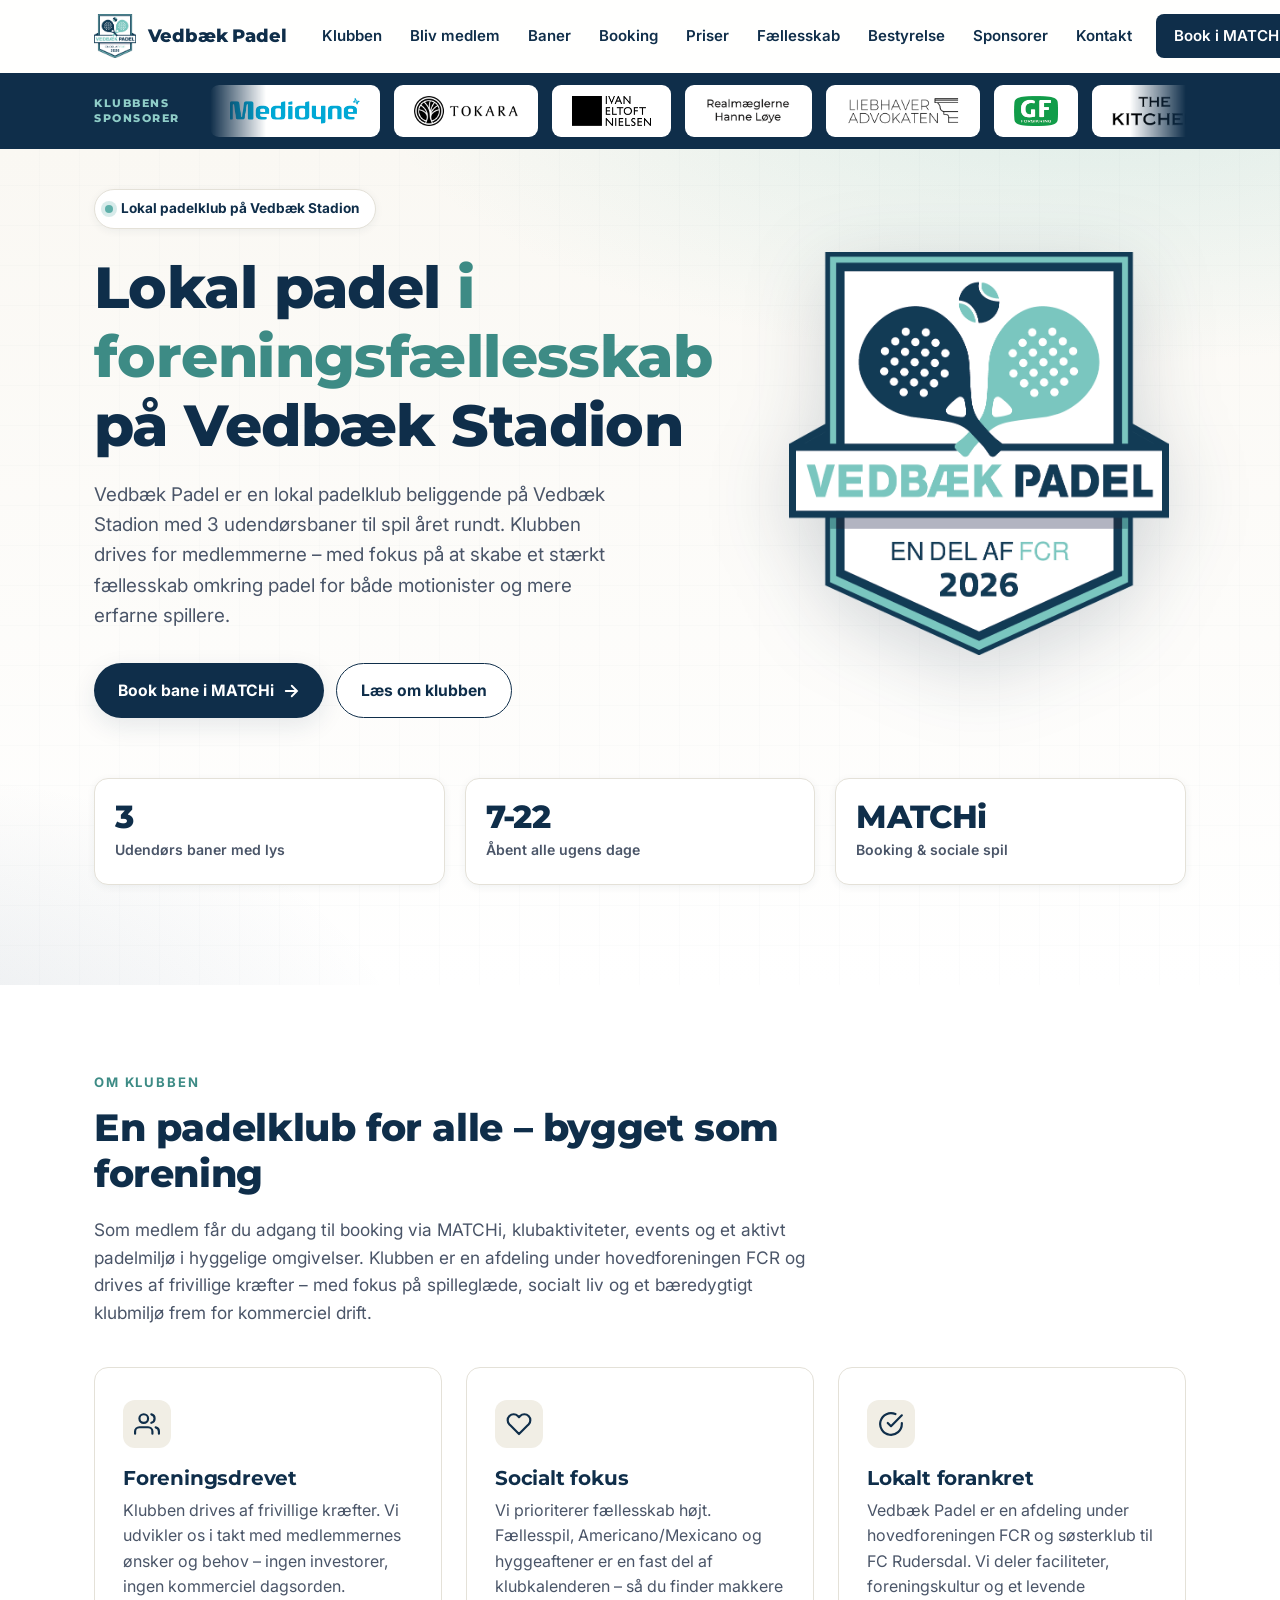
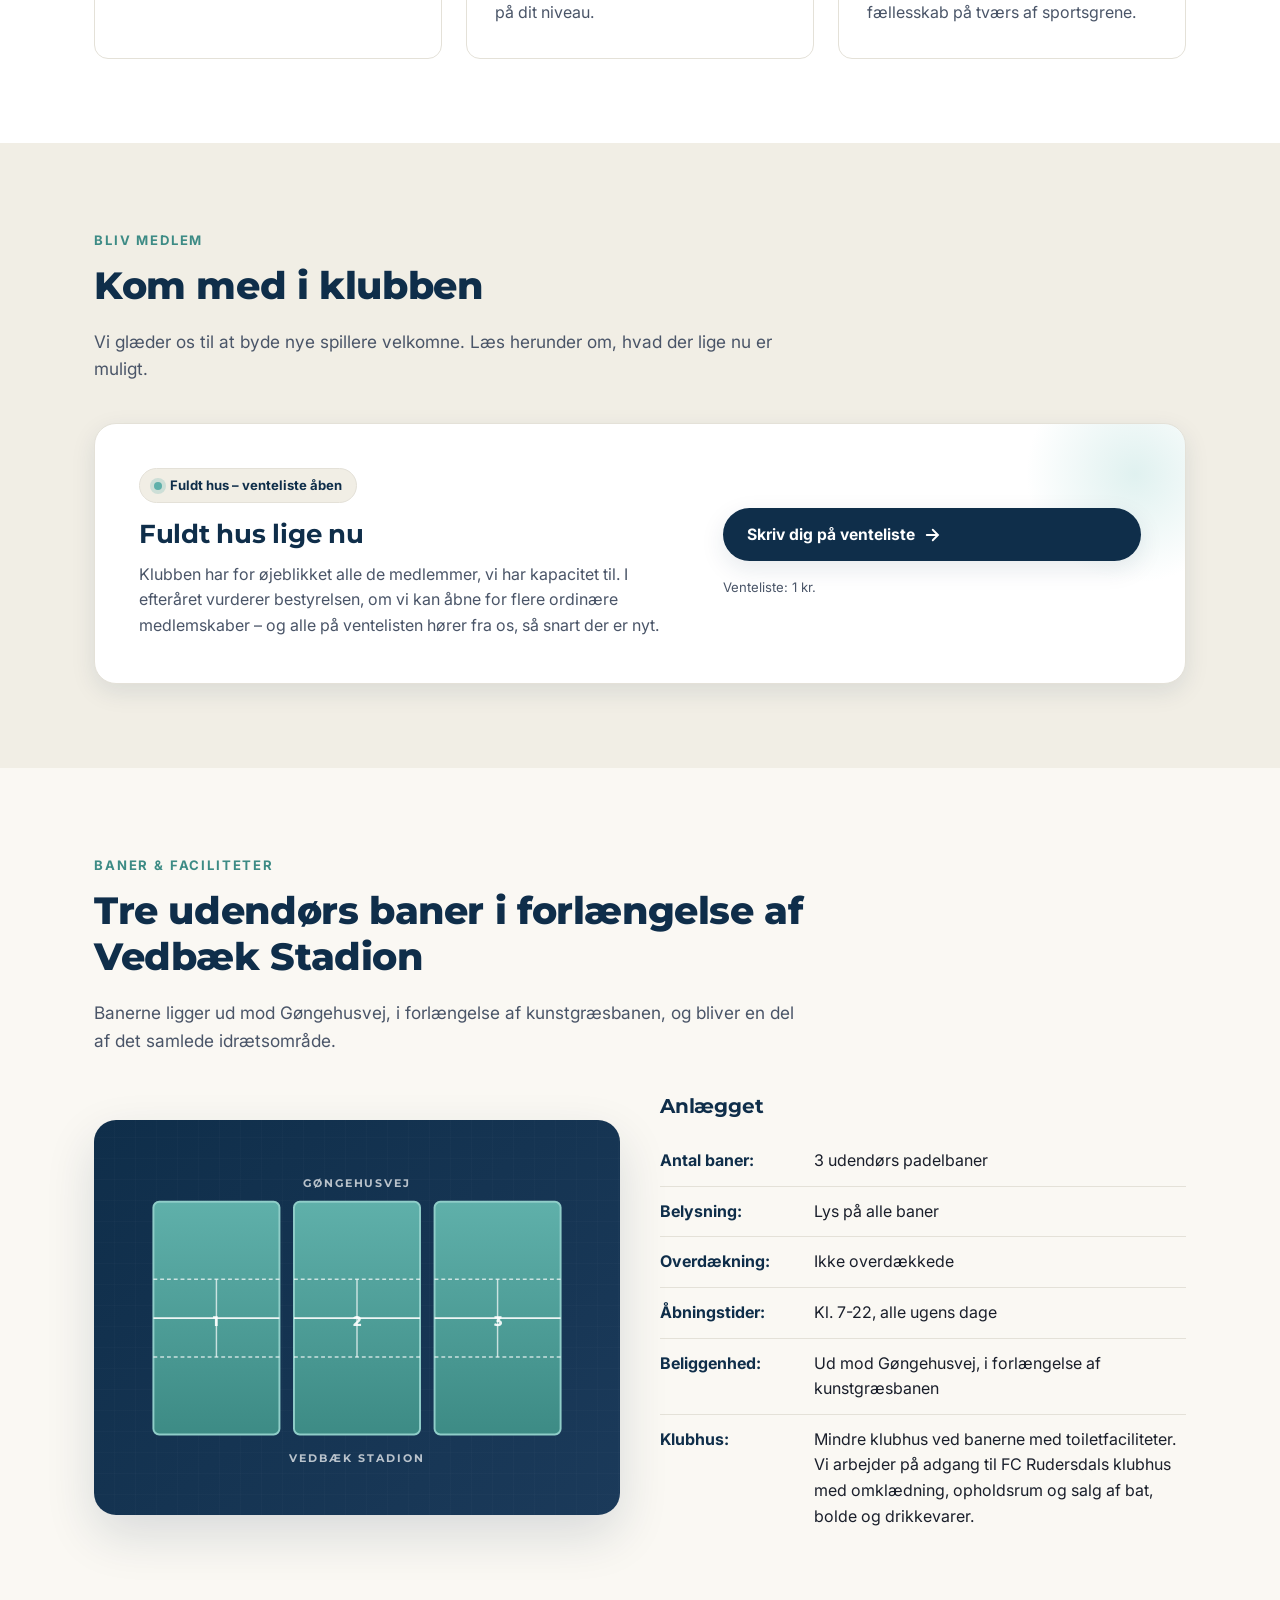
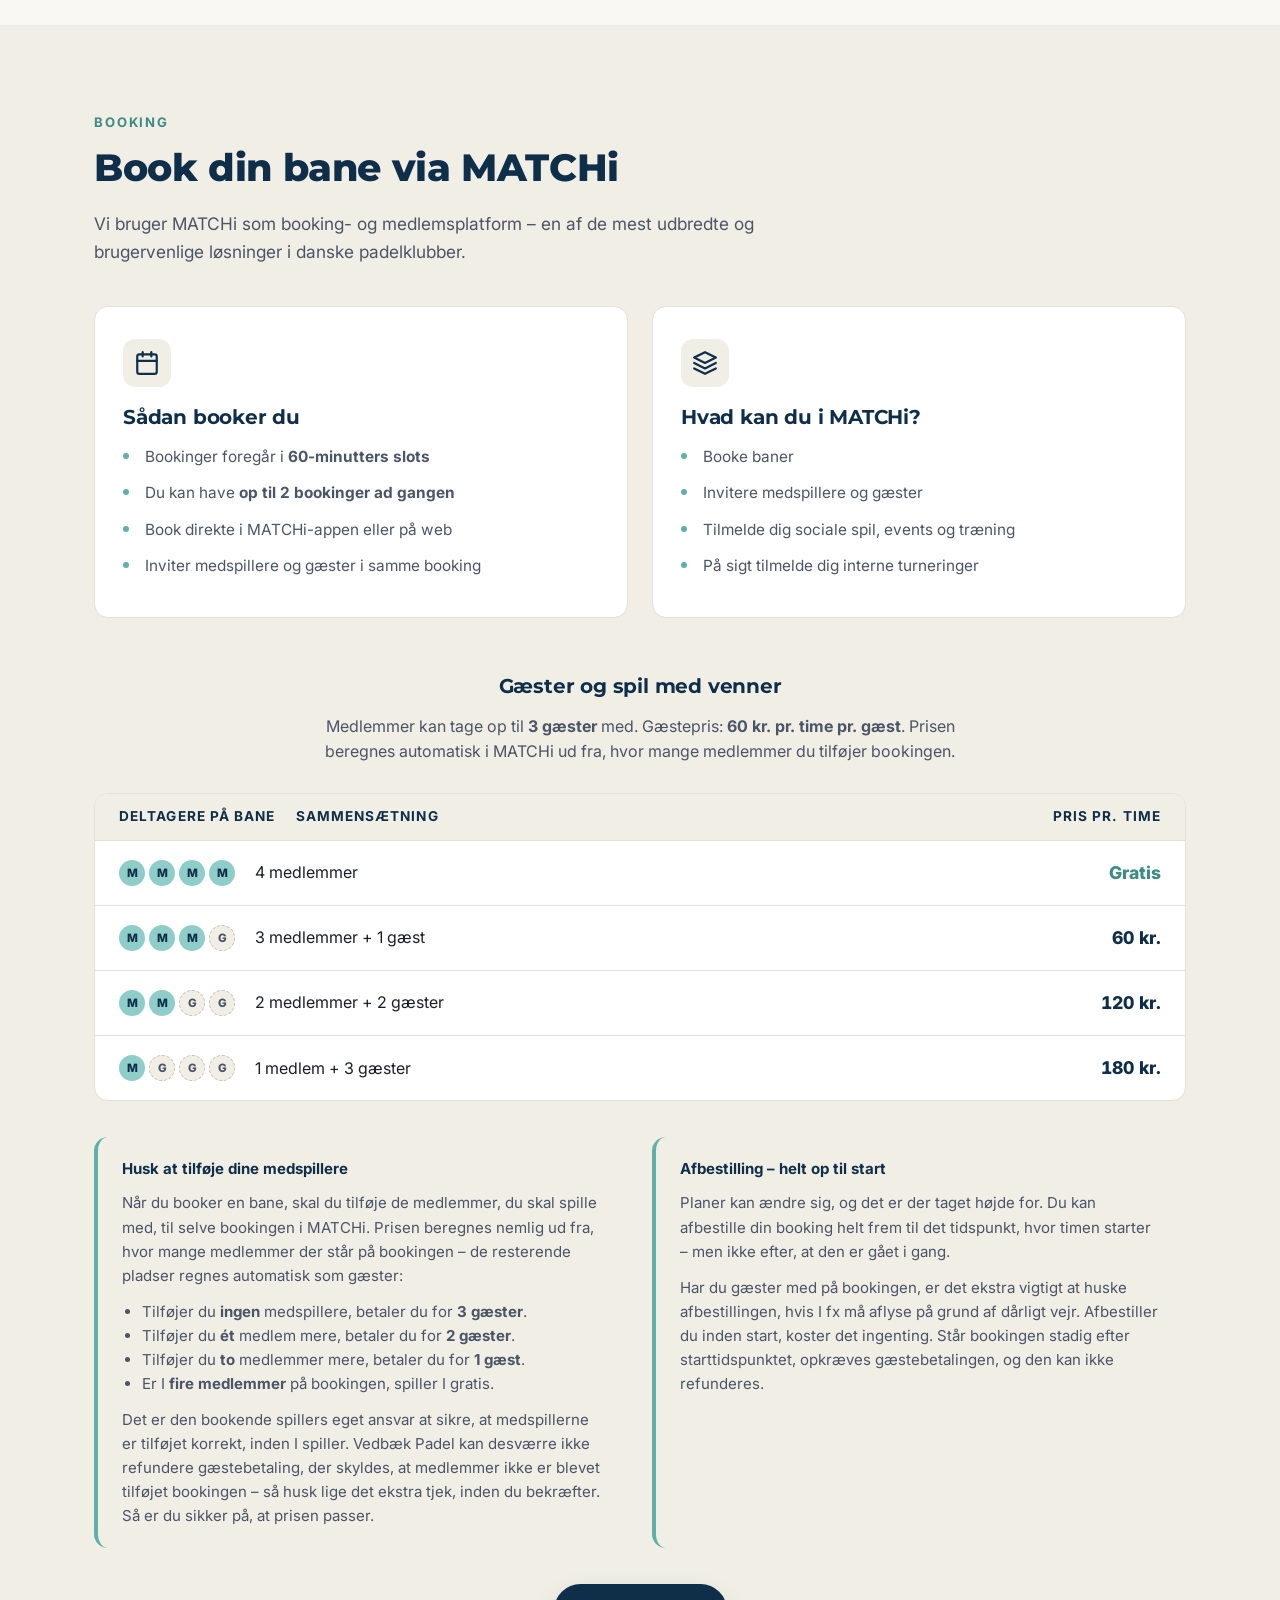
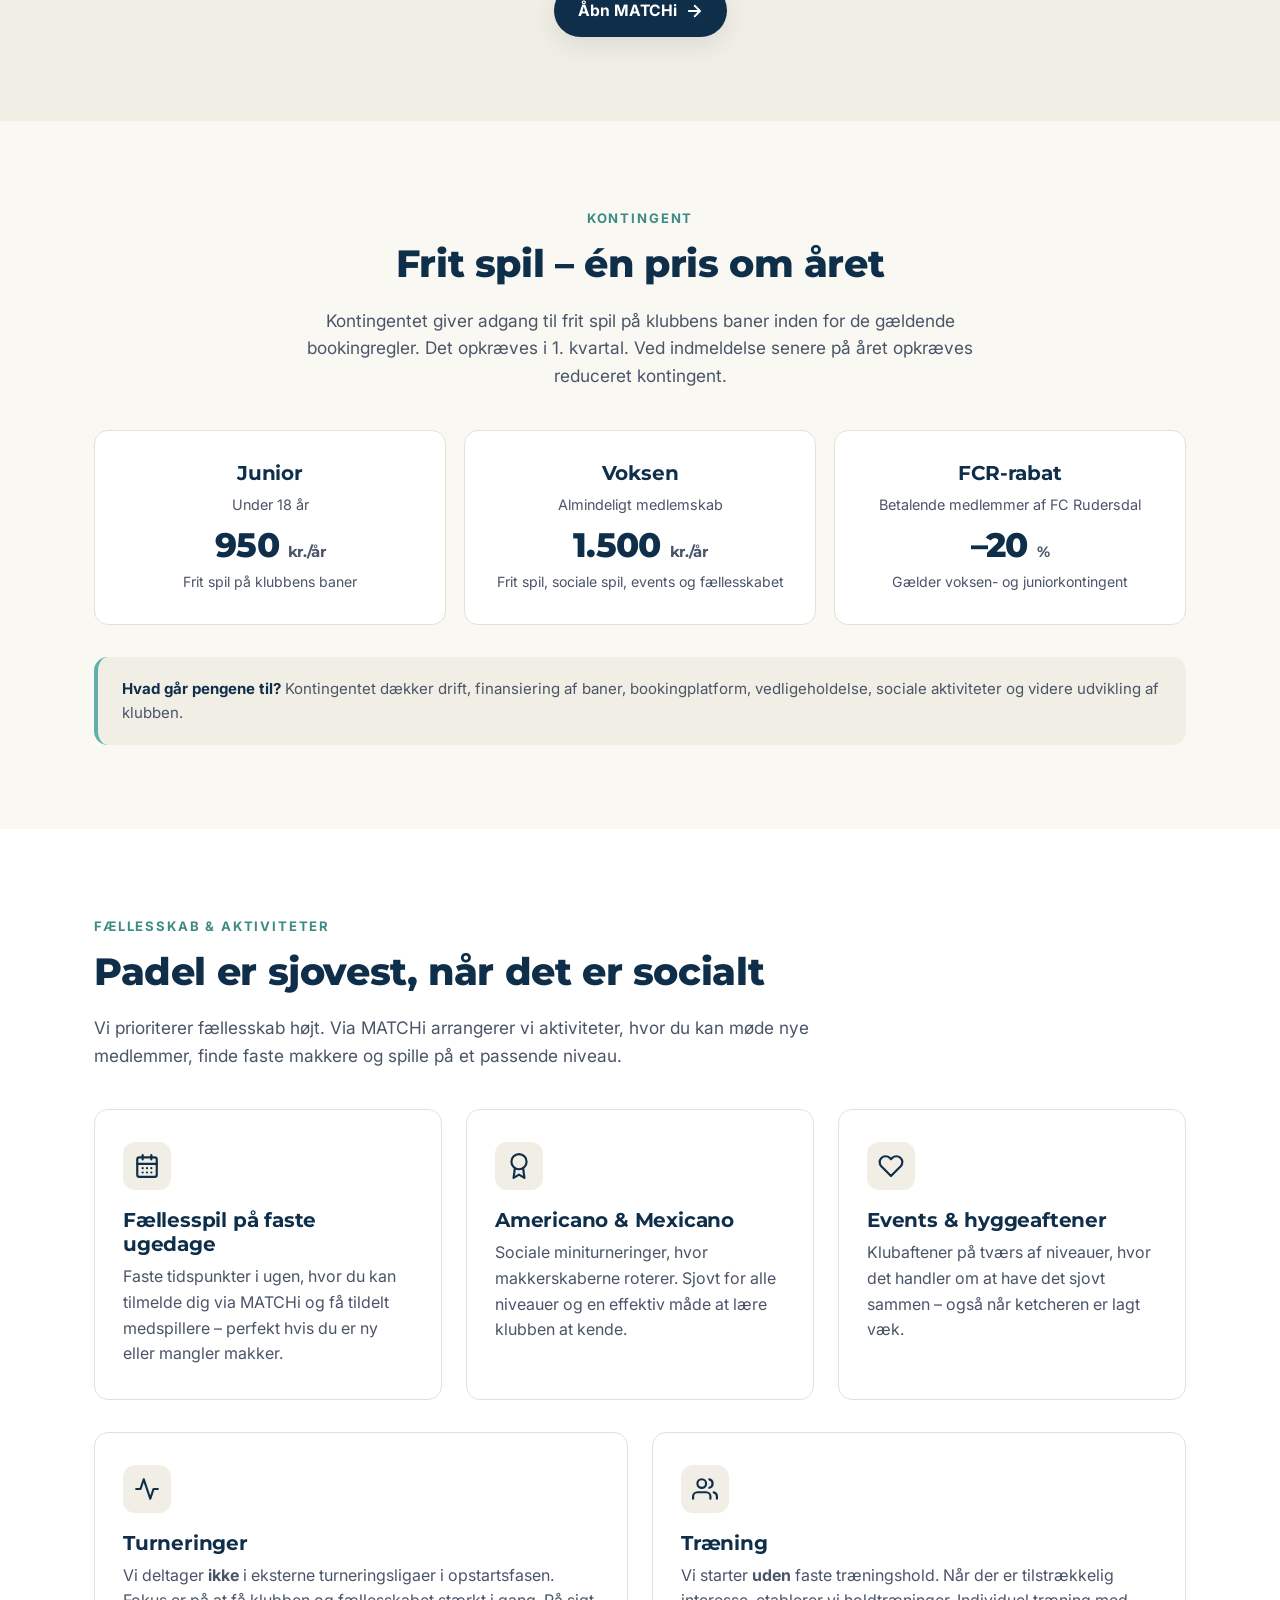
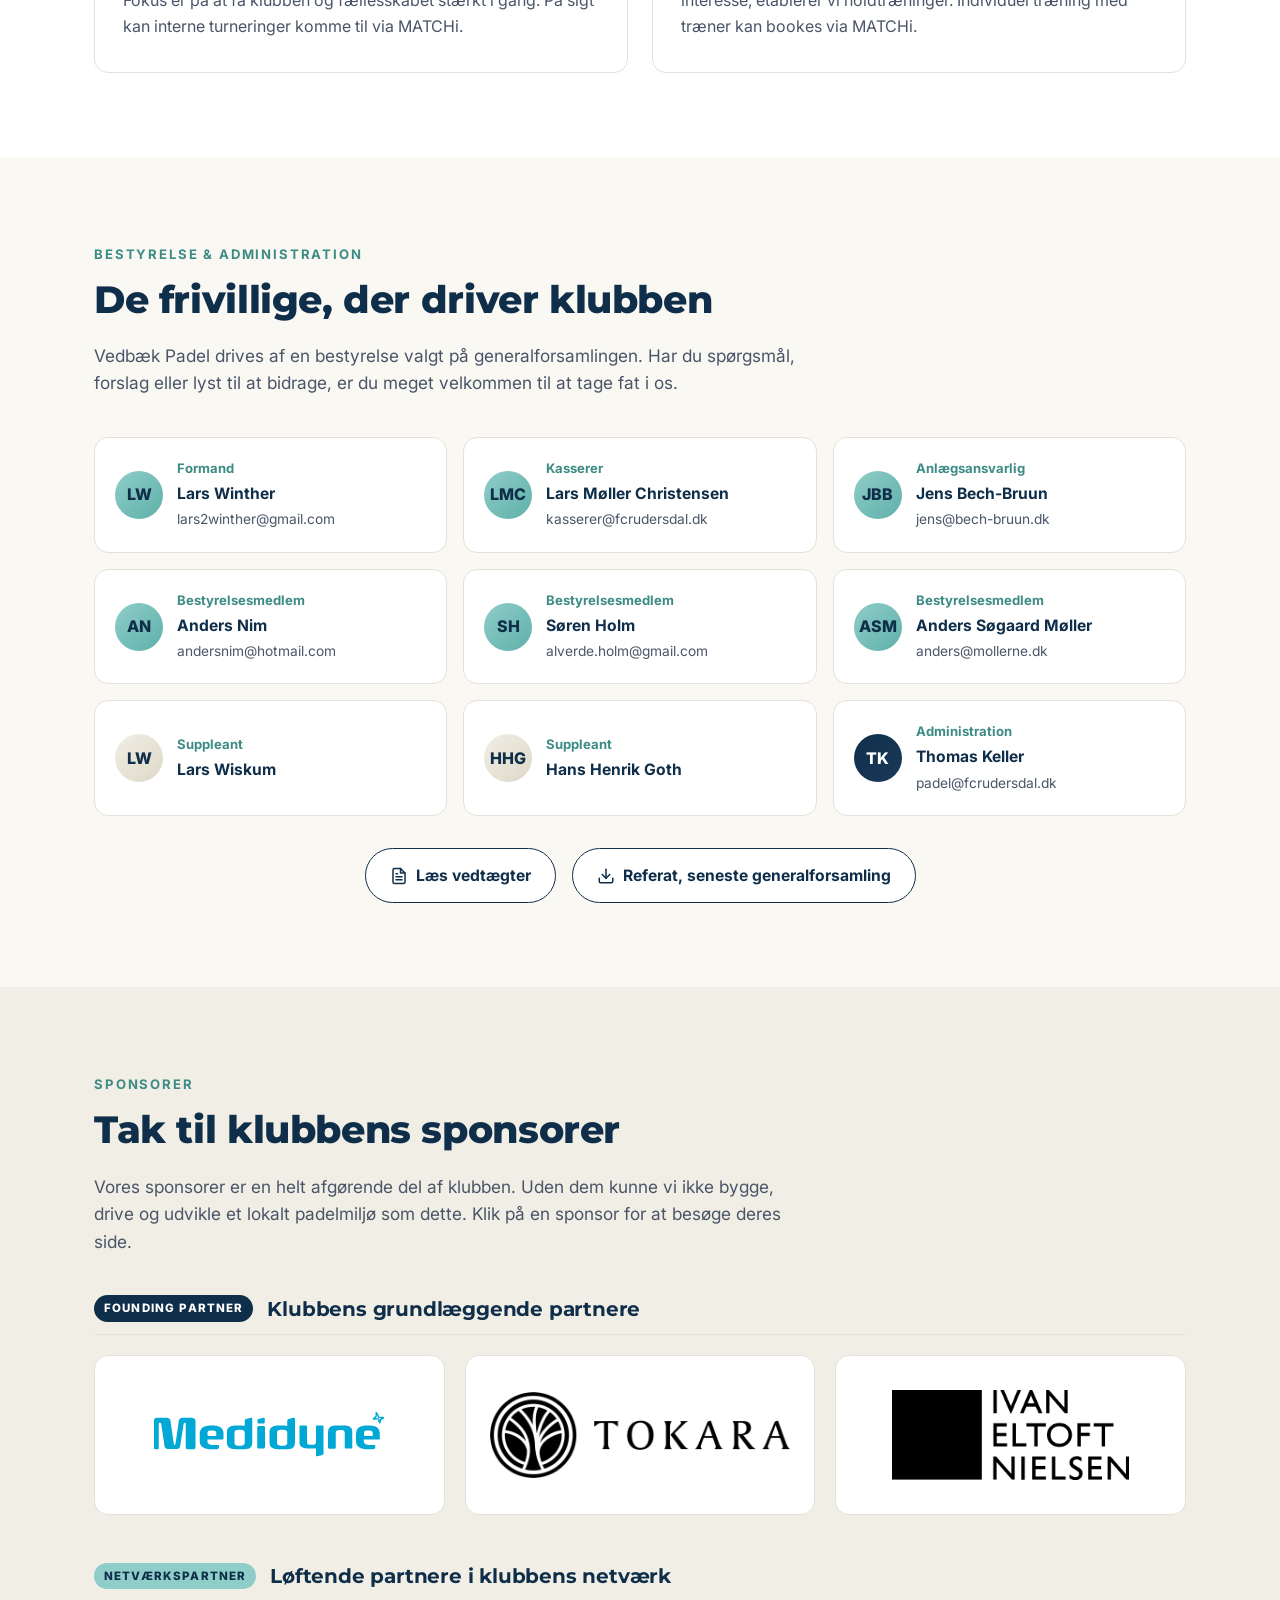
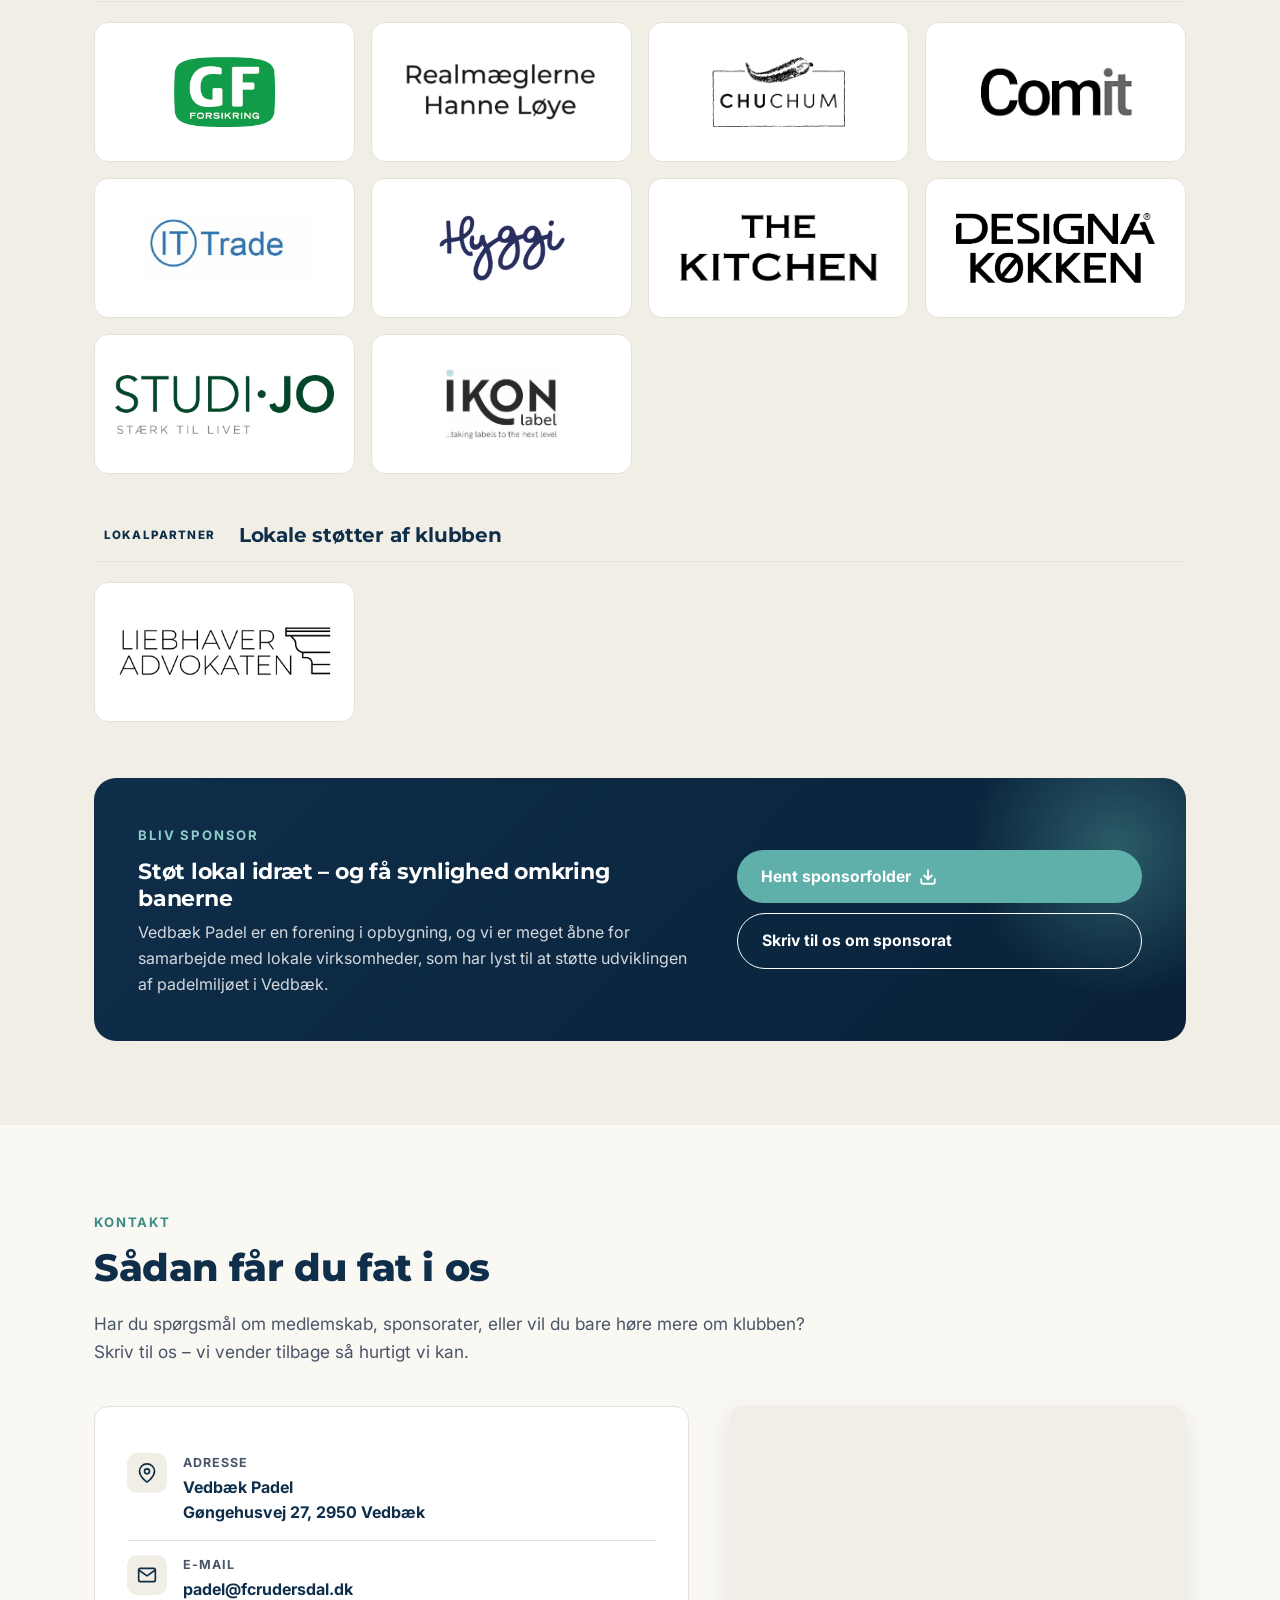
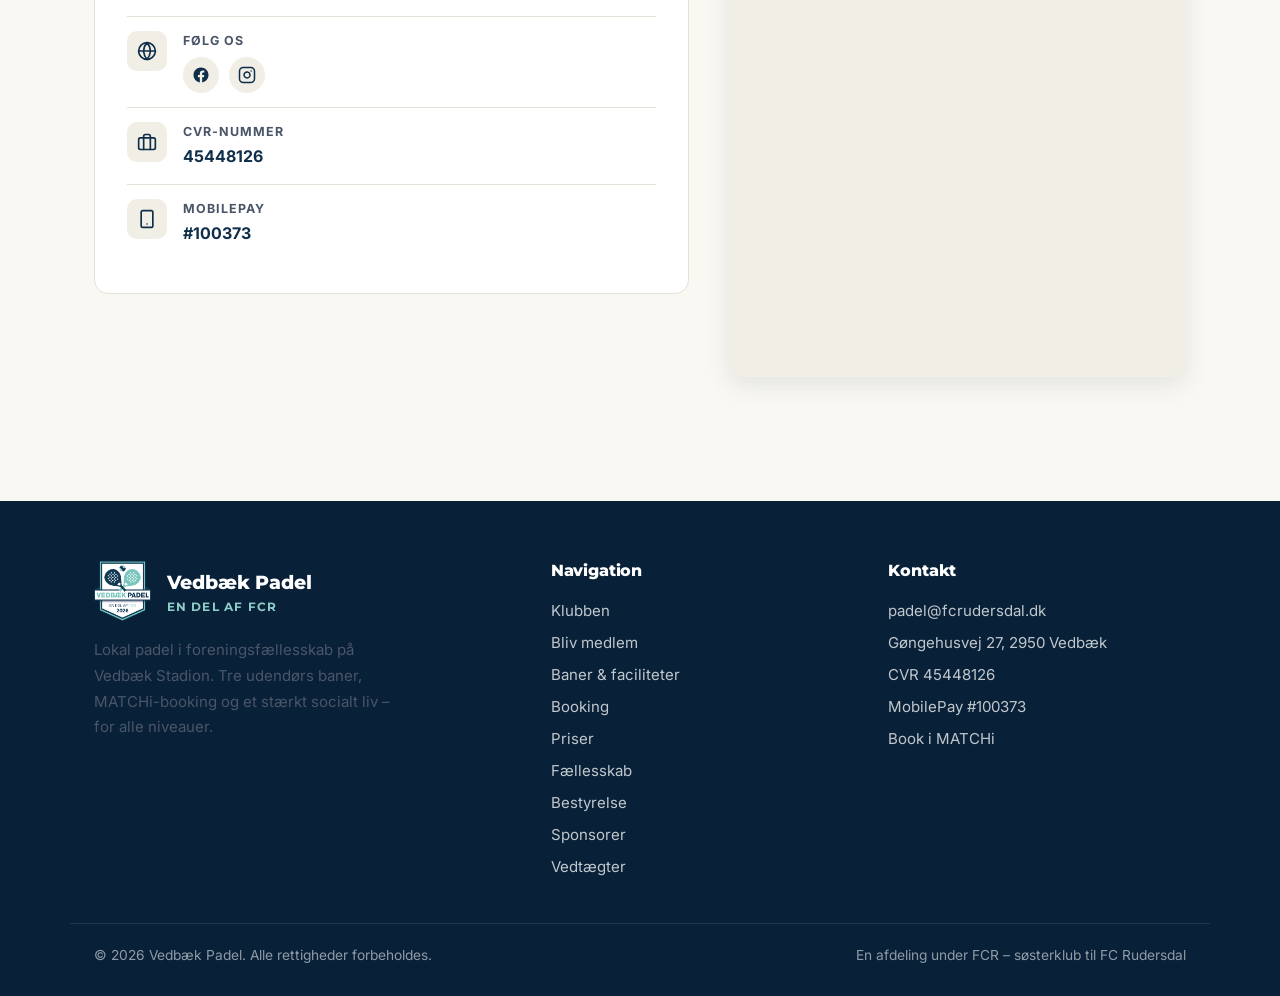
==== commit 5b9e76bc: "Ret sponsorbåndets kanter og bredde - Logoerne toner nu også ud i venstre side, ikke kun ind i højre" ====
--- a/index.html
+++ b/index.html
@@ -44,10 +44,12 @@
 
 <!-- ==================== SPONSORBÅND ==================== -->
 <div class="sponsor-band-strip">
-  <a class="sponsor-band-label" href="#sponsorer">Klubbens sponsorer</a>
-  <div class="sponsor-band">
-    <!-- Logoer indsættes af renderSponsorBand() i assets/js/main.js -->
-    <div class="sponsor-band-track" id="sponsorBandTrack"></div>
+  <div class="sponsor-band-inner">
+    <a class="sponsor-band-label" href="#sponsorer">Klubbens sponsorer</a>
+    <div class="sponsor-band">
+      <!-- Logoer indsættes af renderSponsorBand() i assets/js/main.js -->
+      <div class="sponsor-band-track" id="sponsorBandTrack"></div>
+    </div>
   </div>
 </div>
 
--- a/assets/css/styles.css
+++ b/assets/css/styles.css
@@ -826,13 +826,17 @@
 .sponsor-band-strip {
   background: var(--navy);
   margin-top: var(--nav-h, 72px);
+  padding: 12px 0;
+}
+/* Samme bredde som resten af siden, så logoerne kommer ind og går ud
+   dér, hvor sidens indhold begynder og slutter — ikke ved skærmkanten. */
+.sponsor-band-inner {
+  max-width: 1140px;
+  margin: 0 auto;
+  padding: 0 24px;
   display: flex;
   align-items: center;
   gap: 20px;
-  padding: 12px 0;
-  /* Rykker overskriften ind på linje med sidens indhold, mens selve
-     rullen fortsætter helt ud til skærmkanten. */
-  padding-inline-start: clamp(24px, calc((100% - 1140px) / 2 + 24px), 50%);
 }
 .sponsor-band-label {
   flex: 0 0 auto;
@@ -852,8 +856,9 @@
   min-width: 0;
   position: relative;
   overflow: hidden;
-  -webkit-mask-image: linear-gradient(90deg, #000 0, #000 93%, transparent);
-          mask-image: linear-gradient(90deg, #000 0, #000 93%, transparent);
+  /* Logoerne toner ind i højre side og ud igen i venstre */
+  -webkit-mask-image: linear-gradient(90deg, transparent 0, #000 56px, #000 calc(100% - 56px), transparent 100%);
+          mask-image: linear-gradient(90deg, transparent 0, #000 56px, #000 calc(100% - 56px), transparent 100%);
 }
 .sponsor-band-track {
   display: flex;
@@ -893,18 +898,13 @@
 .sponsor-band-strip + .hero { padding-top: 40px; }
 
 @media (max-width: 620px) {
-  .sponsor-band-strip {
-    flex-direction: column;
-    align-items: stretch;
-    gap: 7px;
-    padding: 11px 0 12px;
-    padding-inline-start: 0;
-  }
-  .sponsor-band-label { max-width: none; padding-inline: 24px; font-size: 0.62rem; }
-  /* Båndet går i fuld bredde her, så begge kanter tones ud */
+  .sponsor-band-strip { padding: 11px 0 12px; }
+  .sponsor-band-inner { flex-direction: column; align-items: stretch; gap: 7px; }
+  .sponsor-band-label { max-width: none; font-size: 0.62rem; }
+  /* Smallere udtoning, så der er plads til flere logoer på telefon */
   .sponsor-band {
-    -webkit-mask-image: linear-gradient(90deg, transparent, #000 5%, #000 95%, transparent);
-            mask-image: linear-gradient(90deg, transparent, #000 5%, #000 95%, transparent);
+    -webkit-mask-image: linear-gradient(90deg, transparent 0, #000 28px, #000 calc(100% - 28px), transparent 100%);
+            mask-image: linear-gradient(90deg, transparent 0, #000 28px, #000 calc(100% - 28px), transparent 100%);
   }
   .sponsor-band-chip { height: 44px; padding: 0 15px; margin-right: 10px; }
   .sponsor-band-chip img { max-height: 24px; max-width: 100px; }
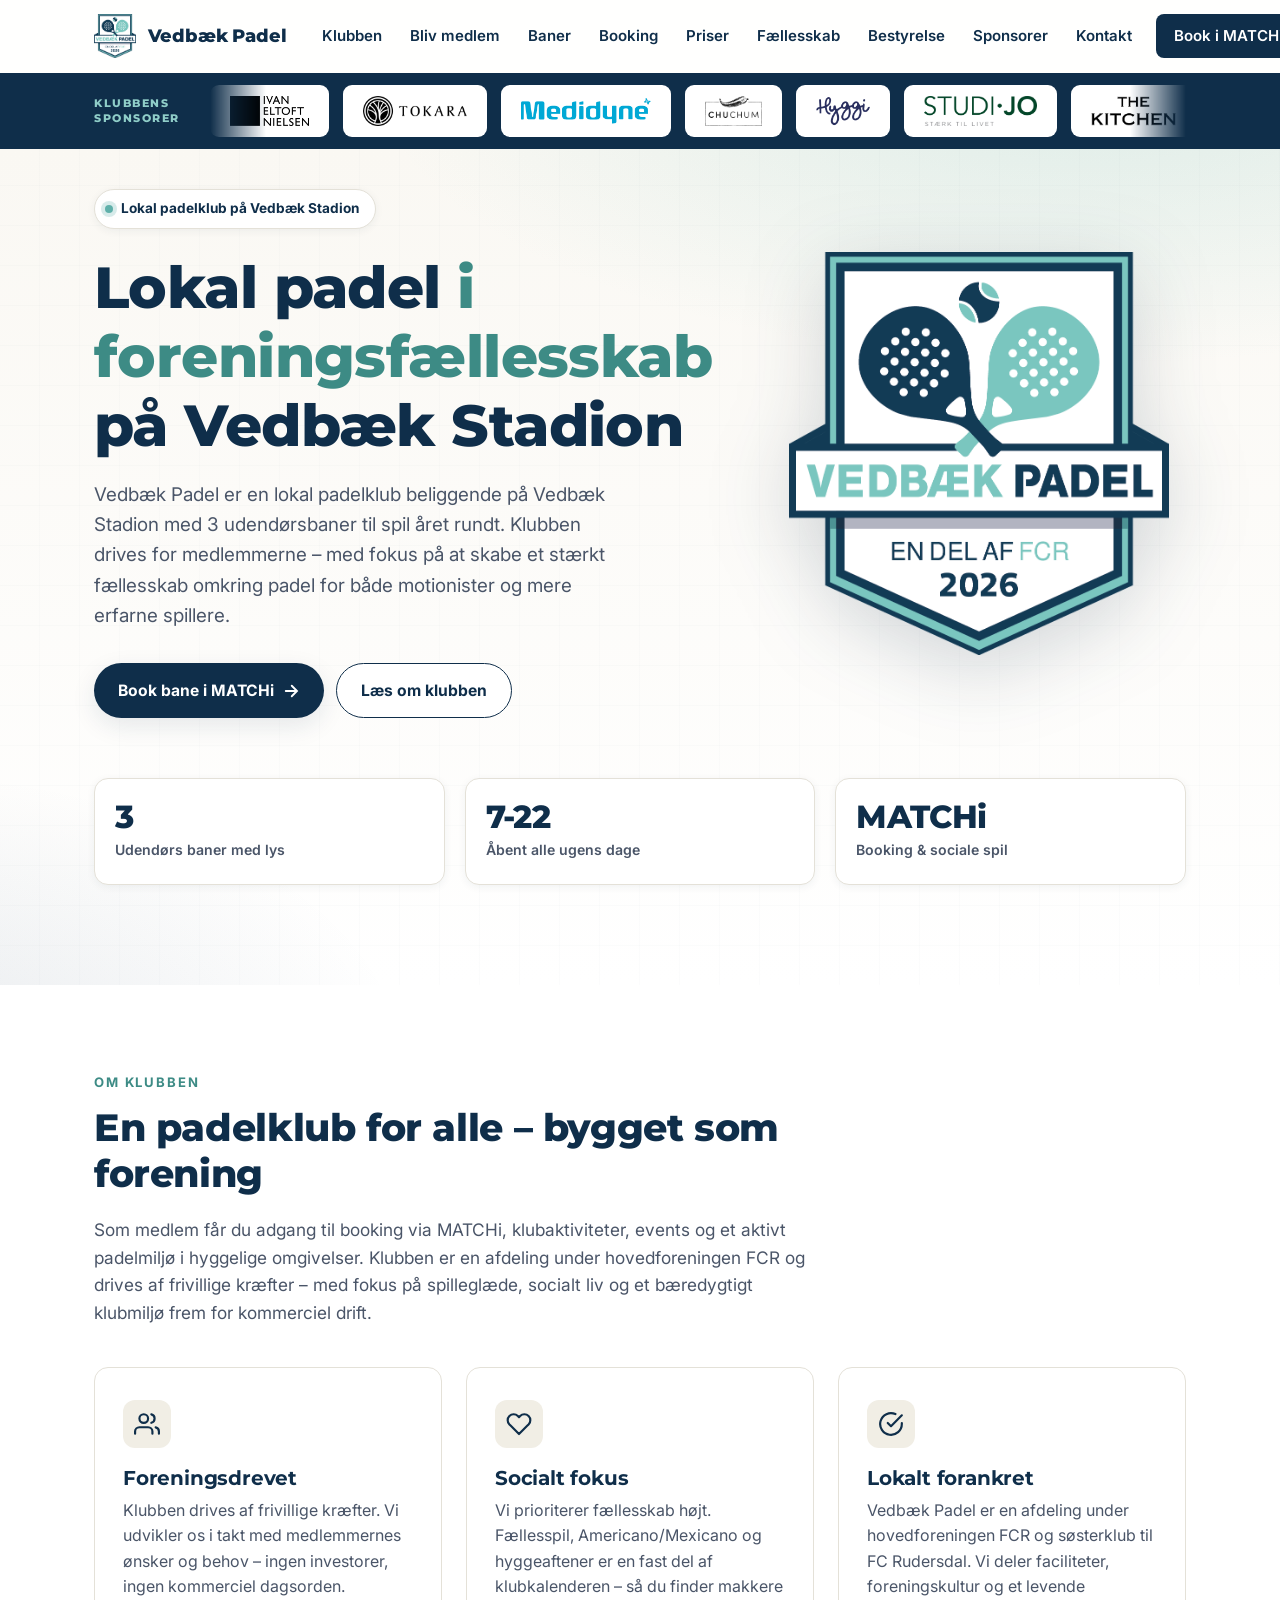
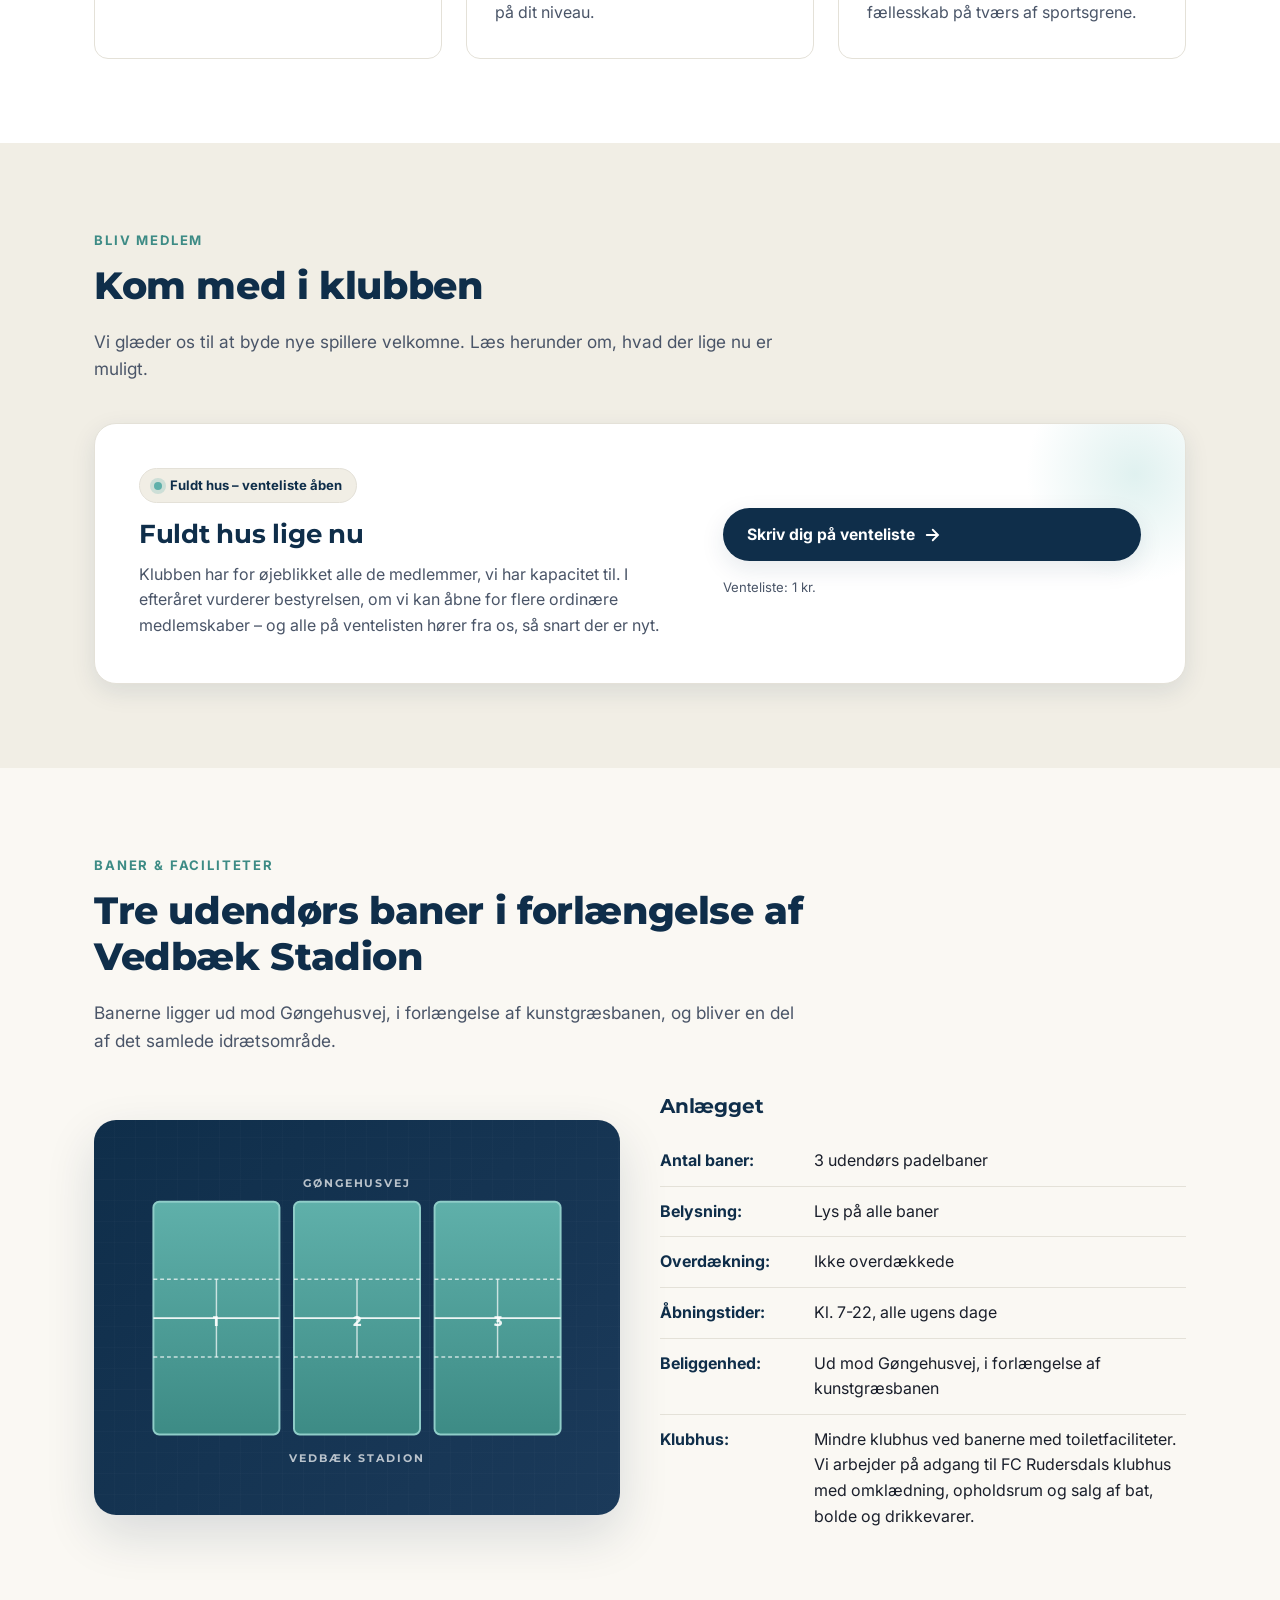
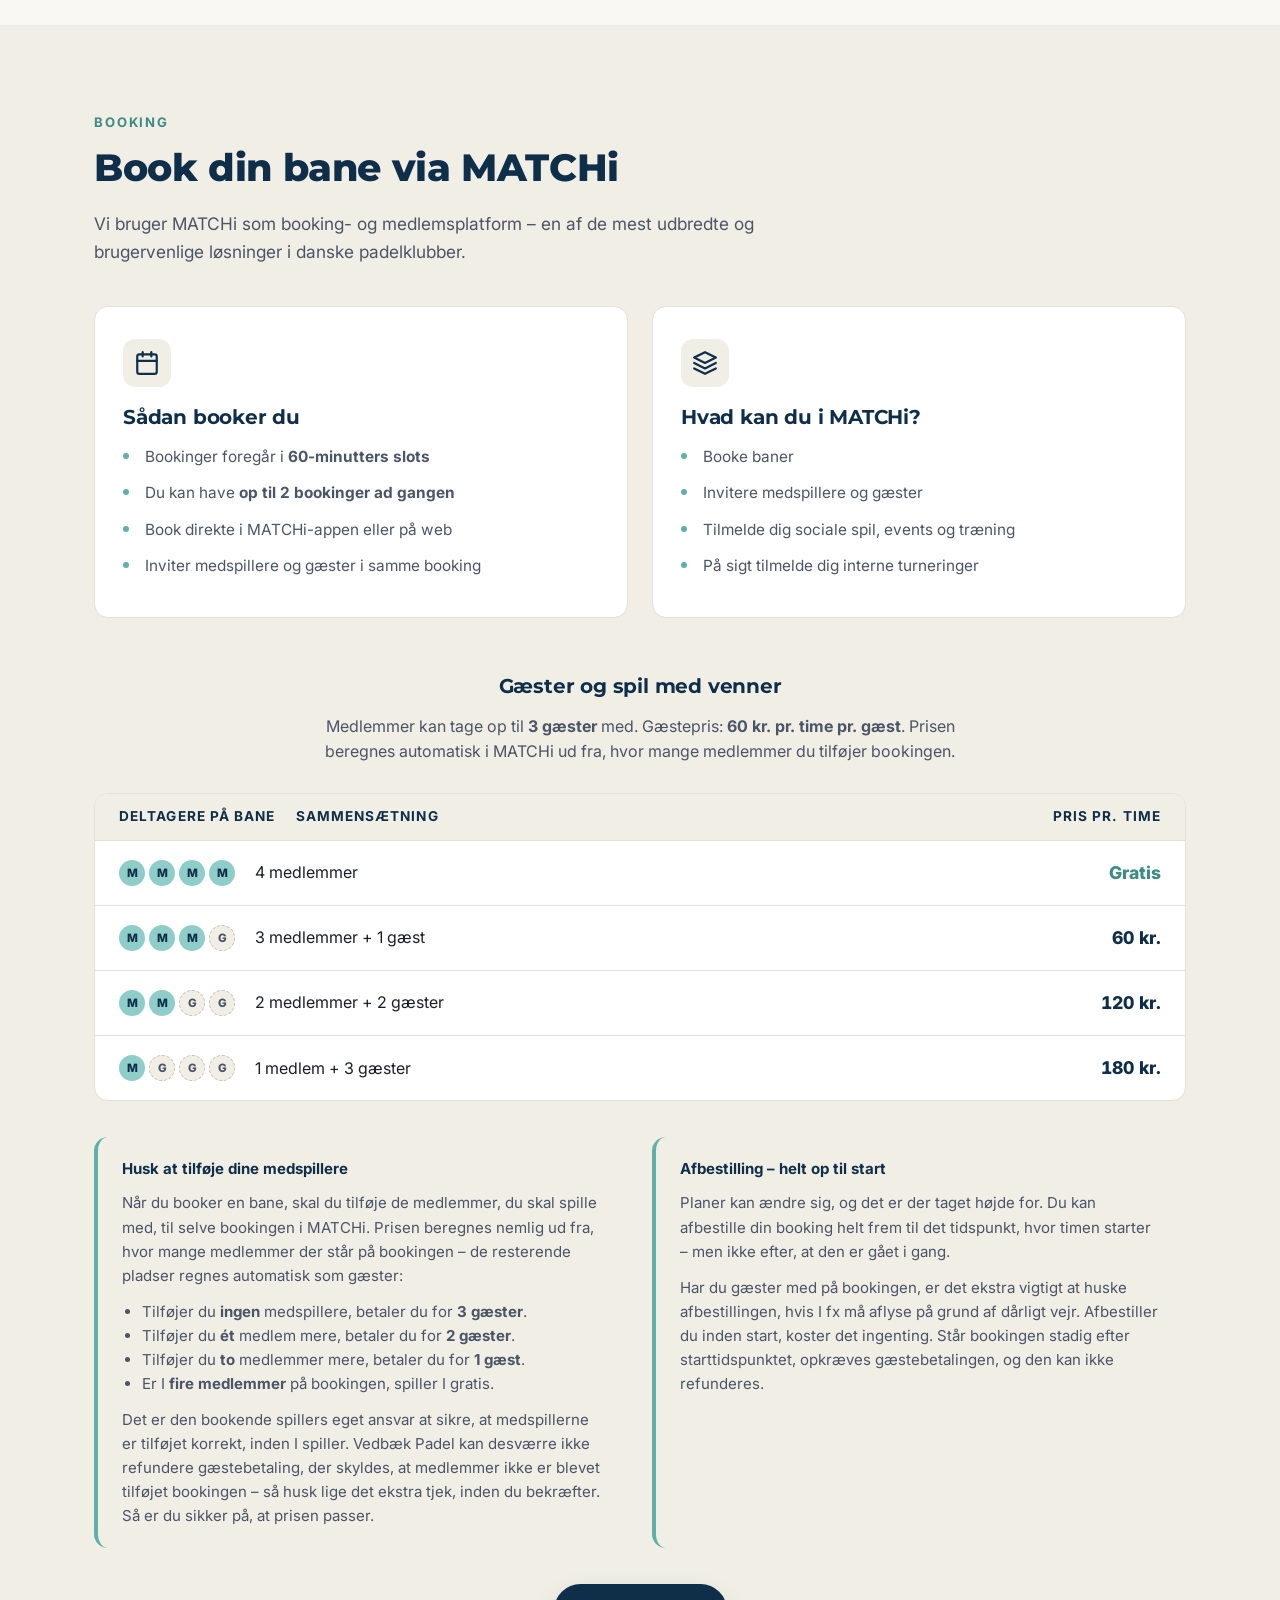
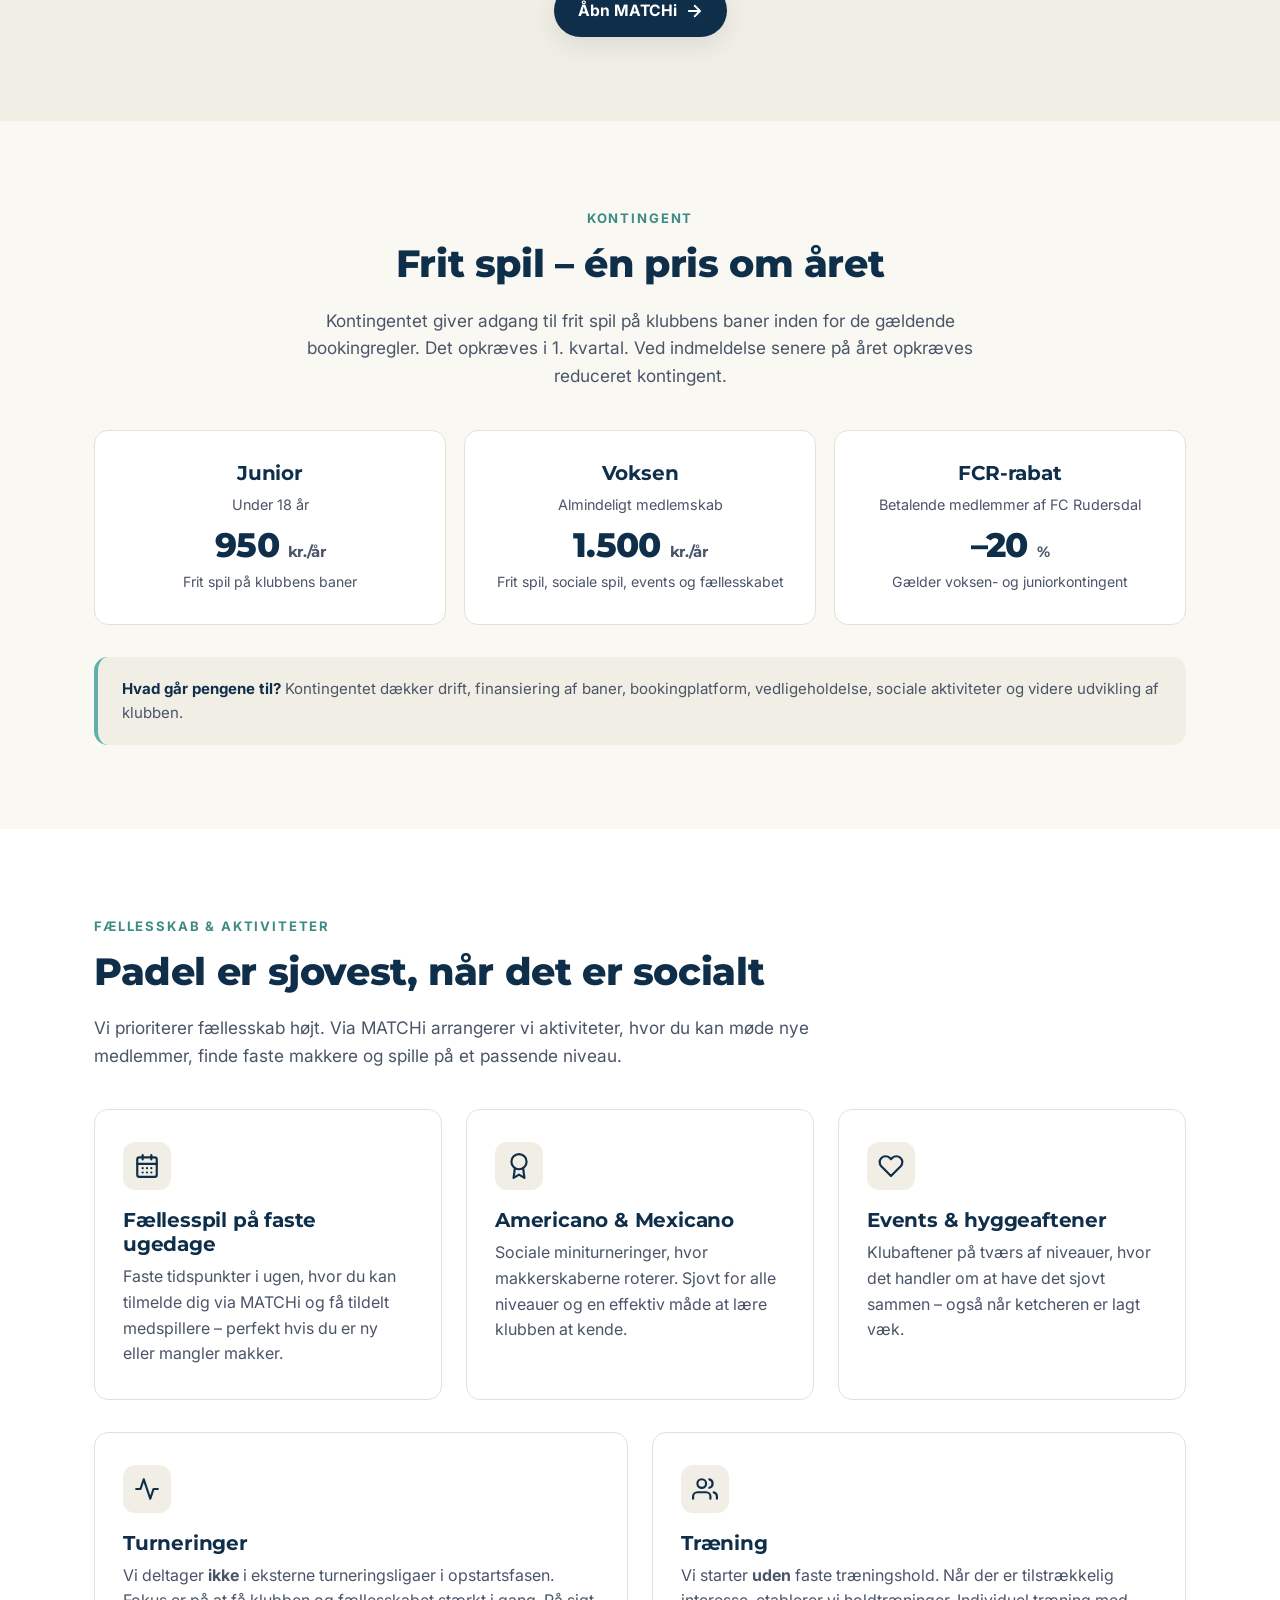
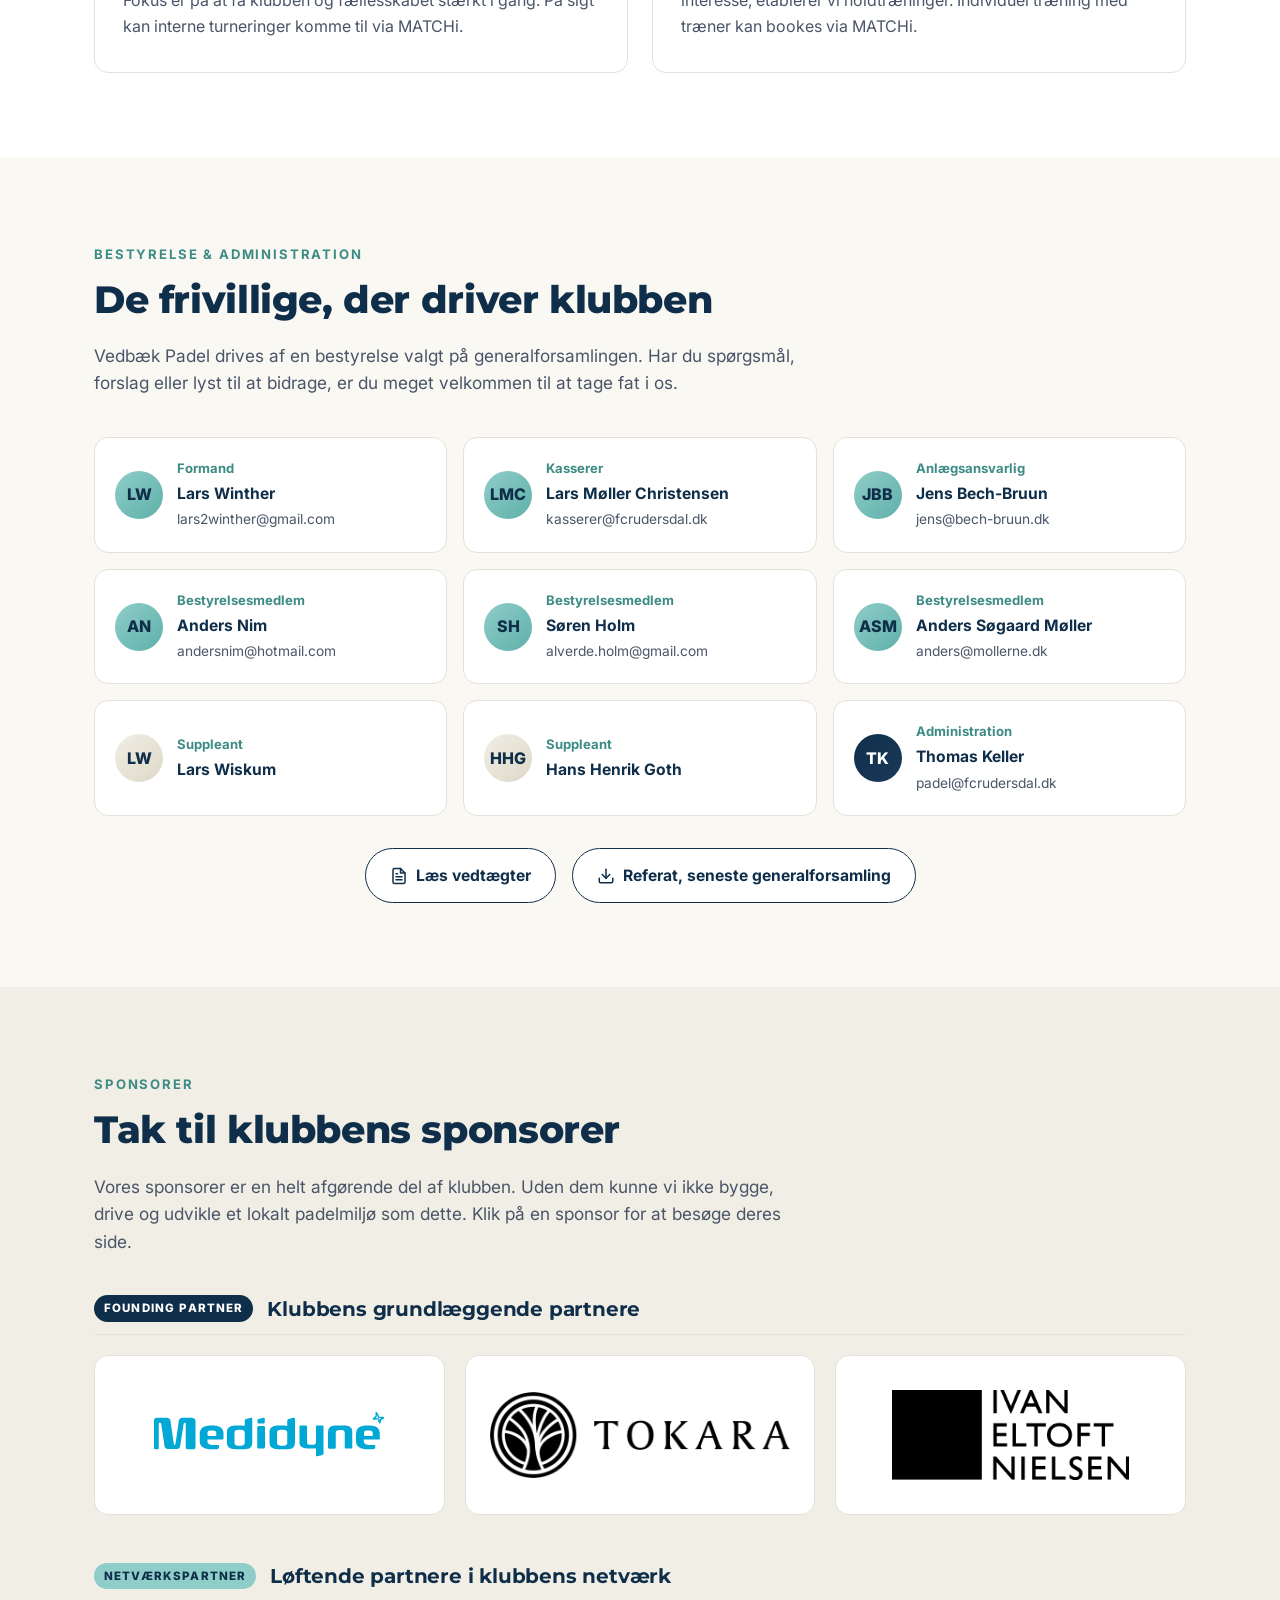
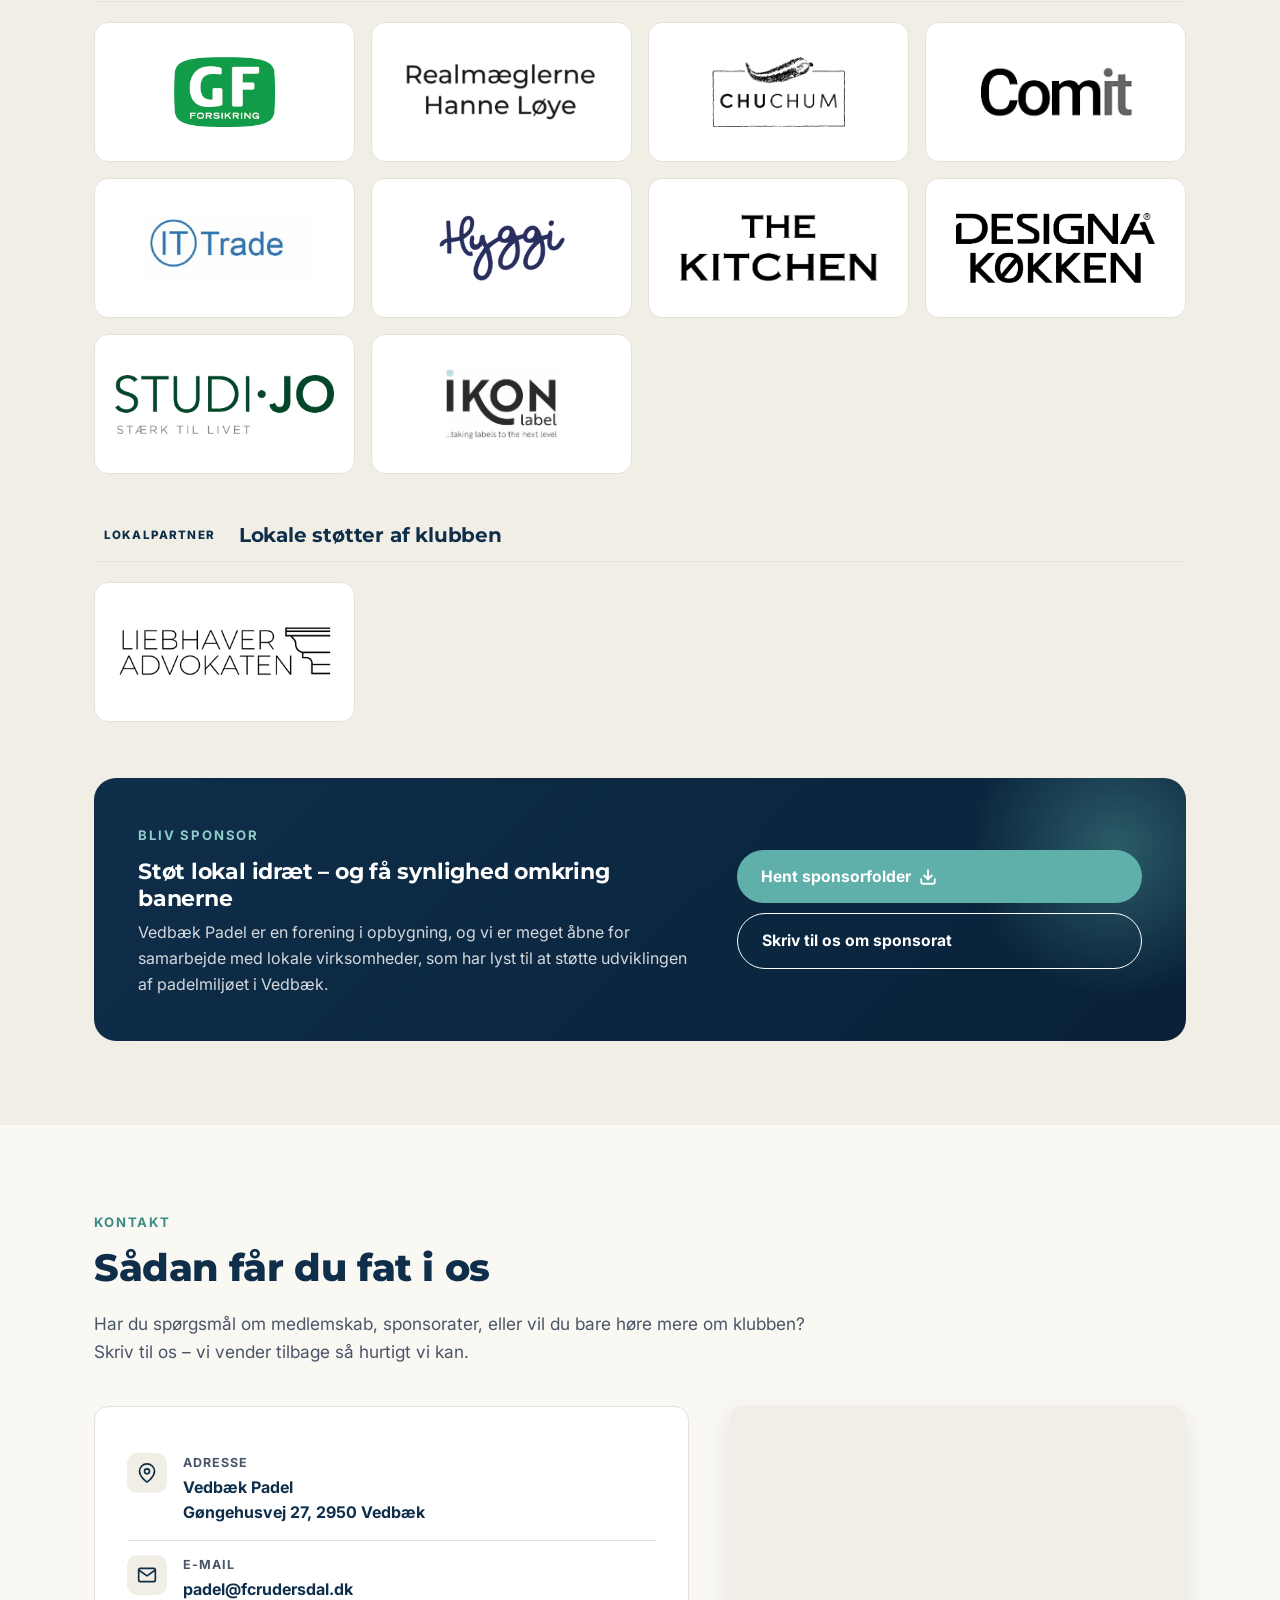
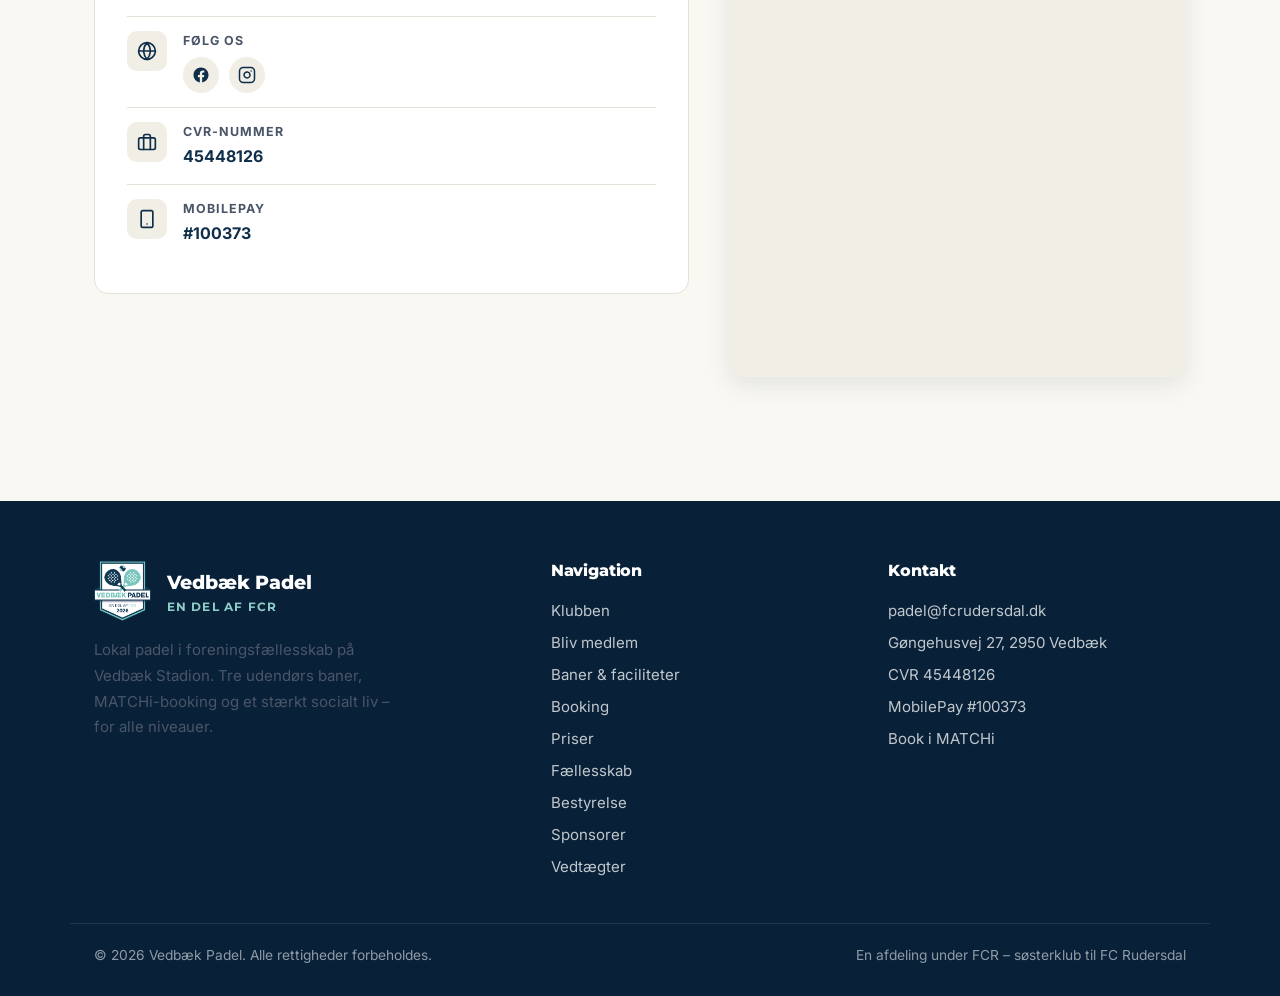
==== commit d06a890b: "Tving browseren til at hente ny CSS og JS efter en opdatering Filerne blev hentet under samme navn h" ====
--- a/index.html
+++ b/index.html
@@ -8,7 +8,7 @@
 <link rel="preconnect" href="https://fonts.googleapis.com">
 <link rel="preconnect" href="https://fonts.gstatic.com" crossorigin>
 <link href="https://fonts.googleapis.com/css2?family=Inter:wght@400;500;600;700;800&family=Montserrat:wght@400;500;600;700;800;900&display=swap" rel="stylesheet">
-<link rel="stylesheet" href="assets/css/styles.css">
+<link rel="stylesheet" href="assets/css/styles.css?v=20260912">
 <link rel="icon" type="image/x-icon" href="assets/img/icons/favicon.ico">
 <link rel="icon" type="image/png" sizes="32x32" href="assets/img/icons/favicon-32x32.png">
 <link rel="icon" type="image/png" sizes="16x16" href="assets/img/icons/favicon-16x16.png">
@@ -661,7 +661,7 @@
   </div>
 </footer>
 
-<script src="assets/js/main.js"></script>
+<script src="assets/js/main.js?v=20260912"></script>
 
 </body>
 </html>
--- a/assets/css/styles.css
+++ b/assets/css/styles.css
@@ -839,6 +839,9 @@
   gap: 20px;
 }
 .sponsor-band-label {
+  /* display:block sikrer, at max-width virker, også hvis elementet
+     af en eller anden grund ikke ligger i flex-beholderen */
+  display: block;
   flex: 0 0 auto;
   max-width: 96px;
   font-family: 'Montserrat', 'Inter', sans-serif;
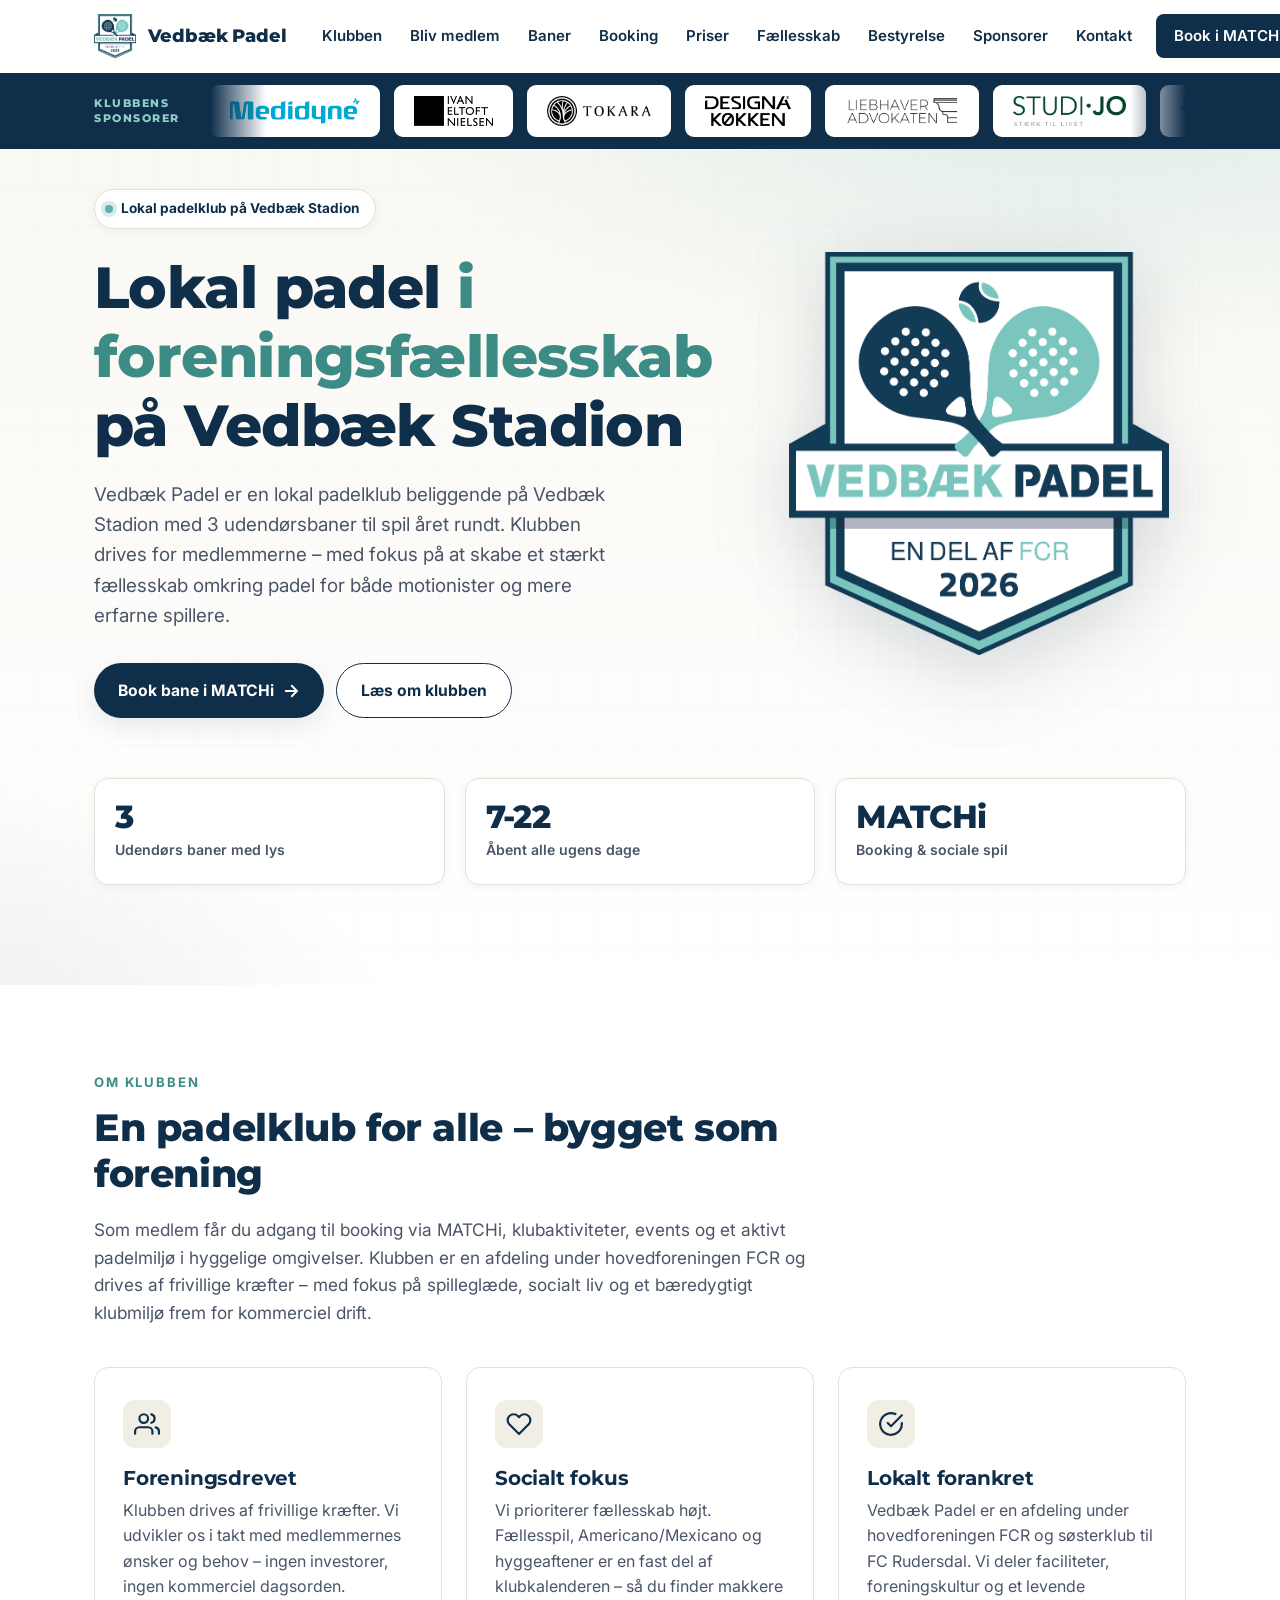
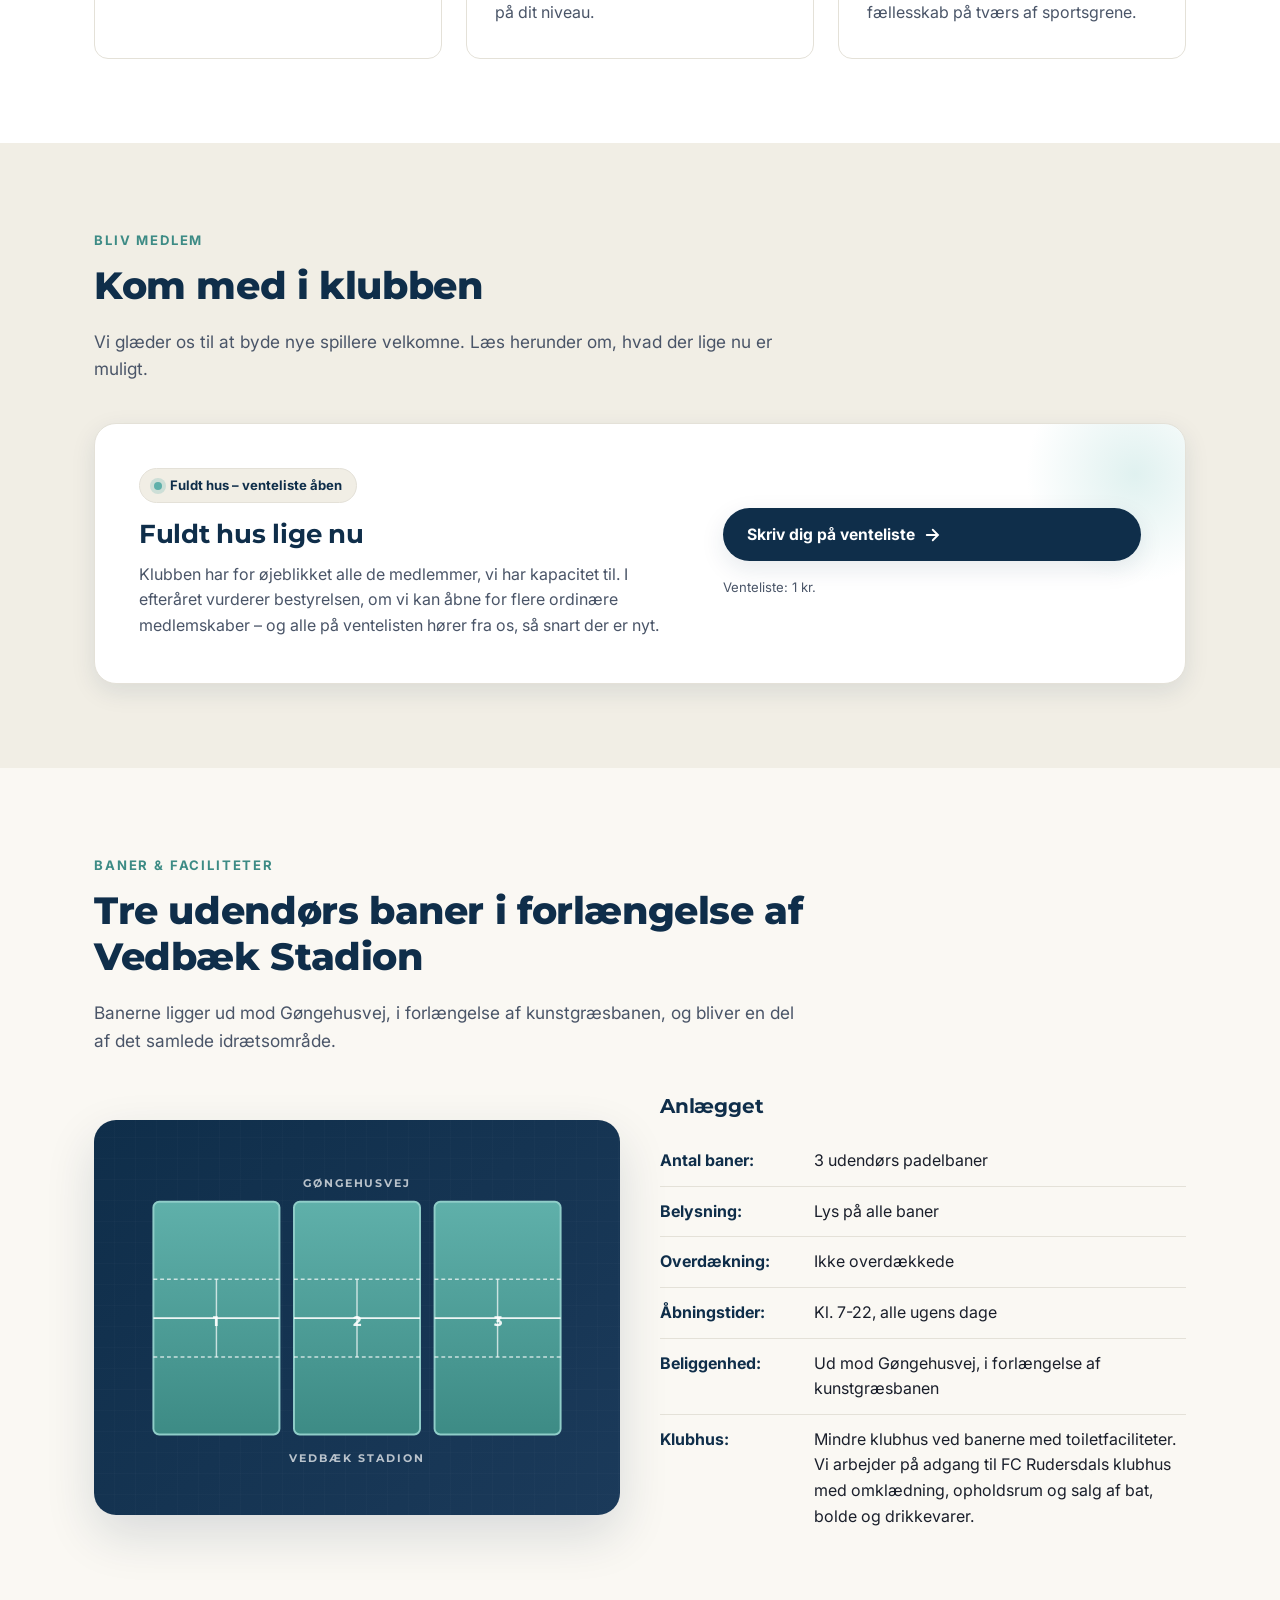
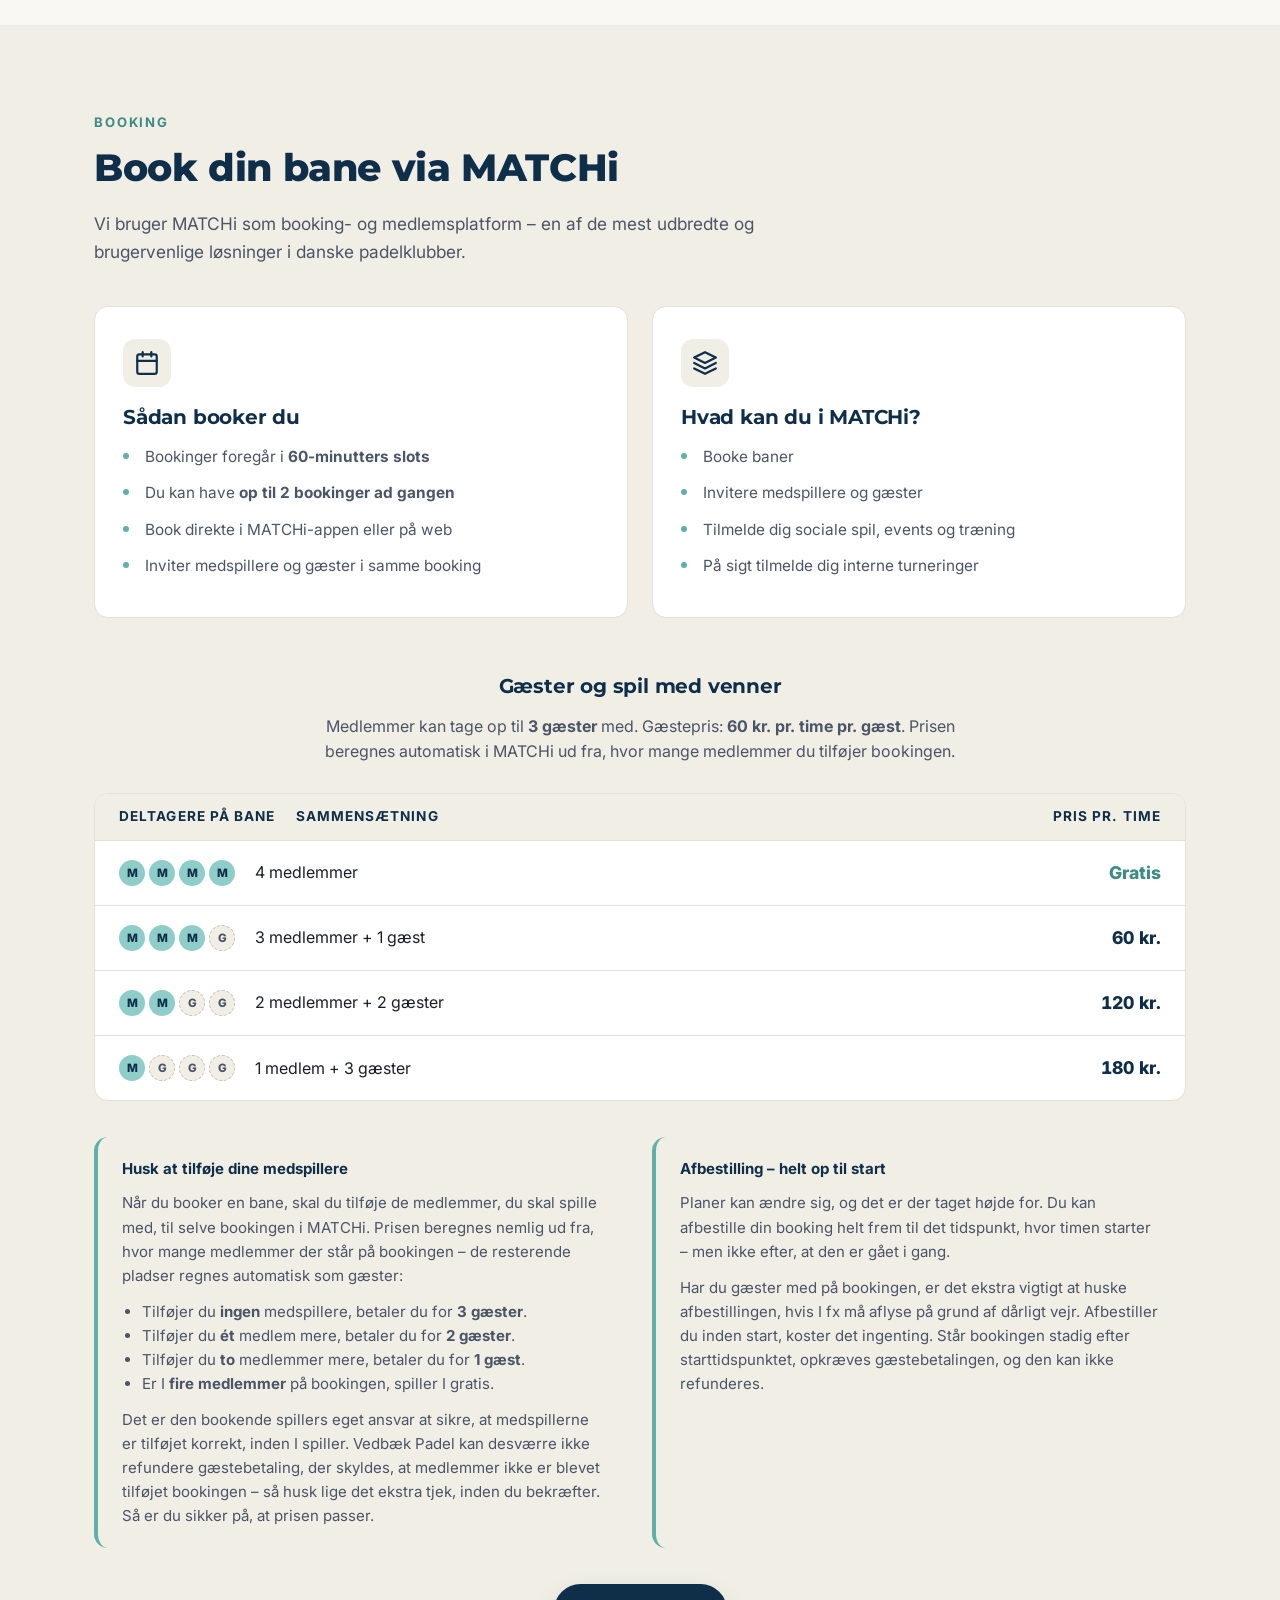
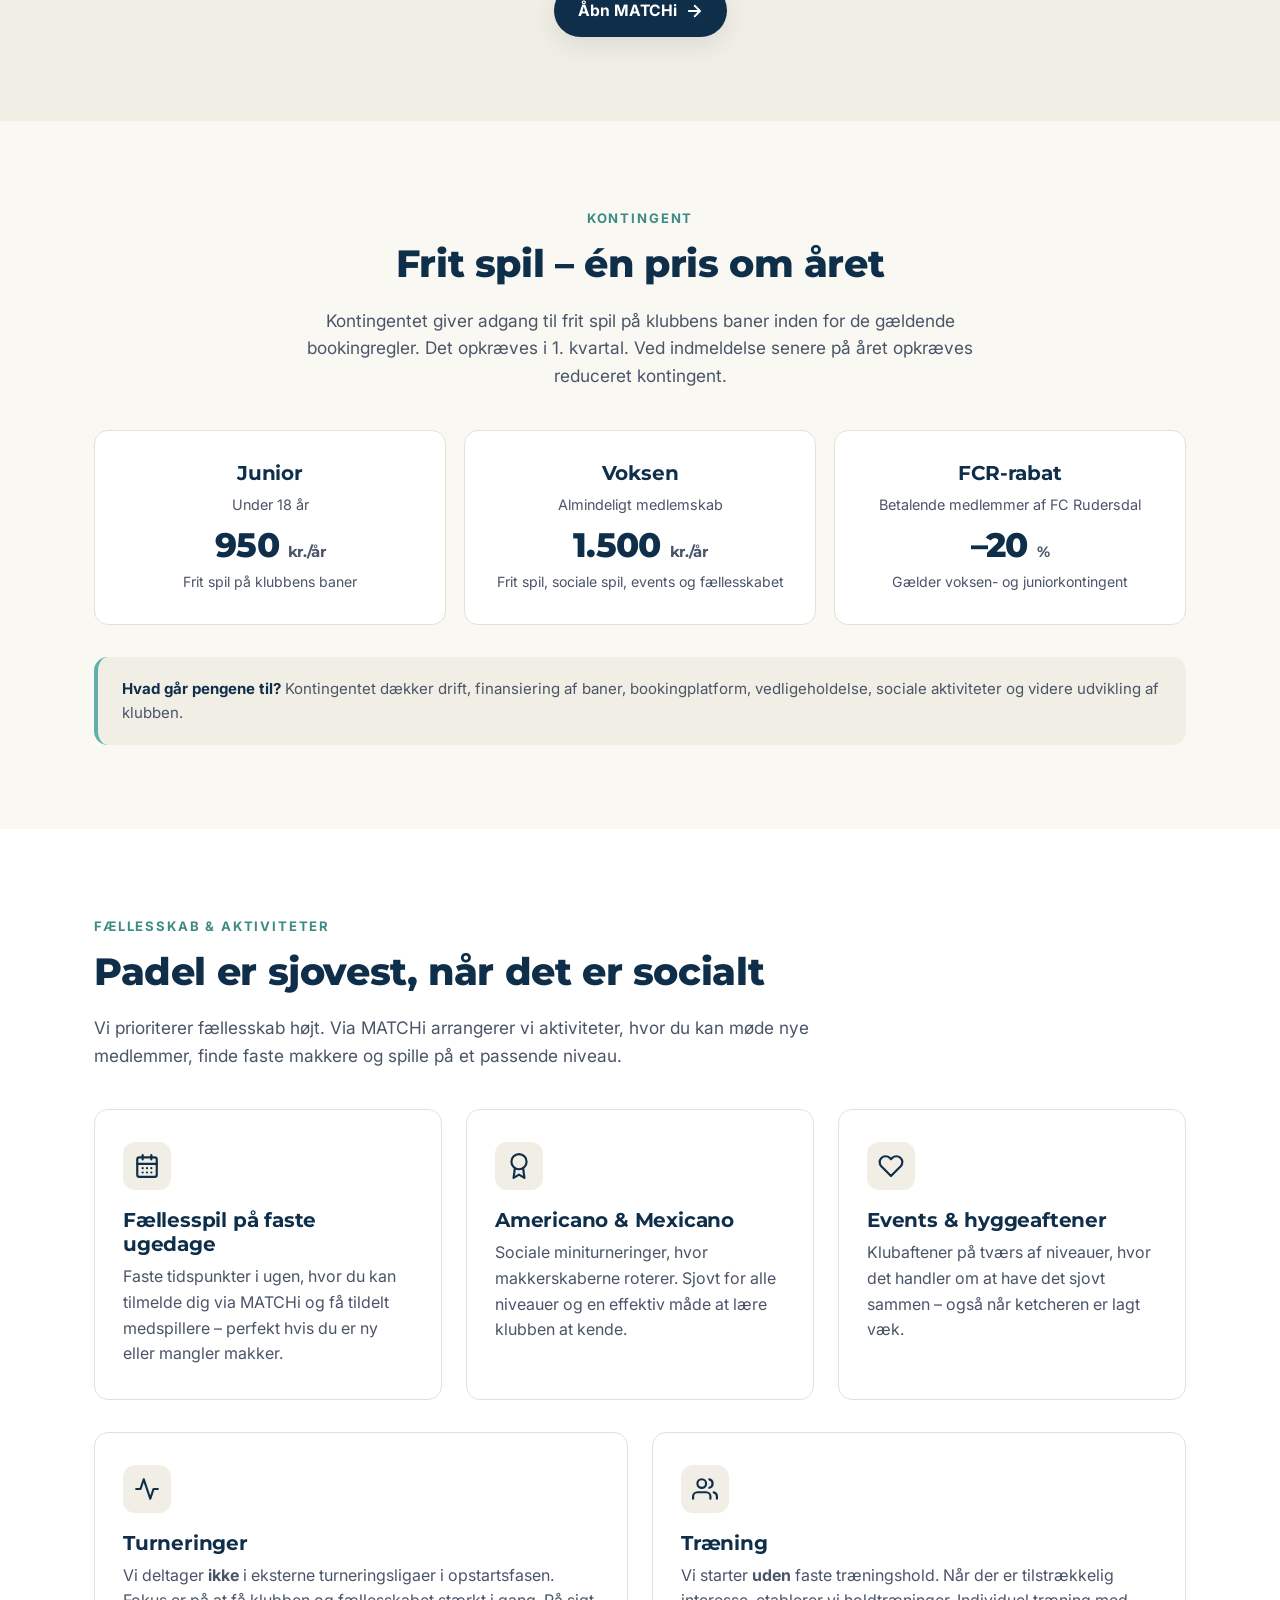
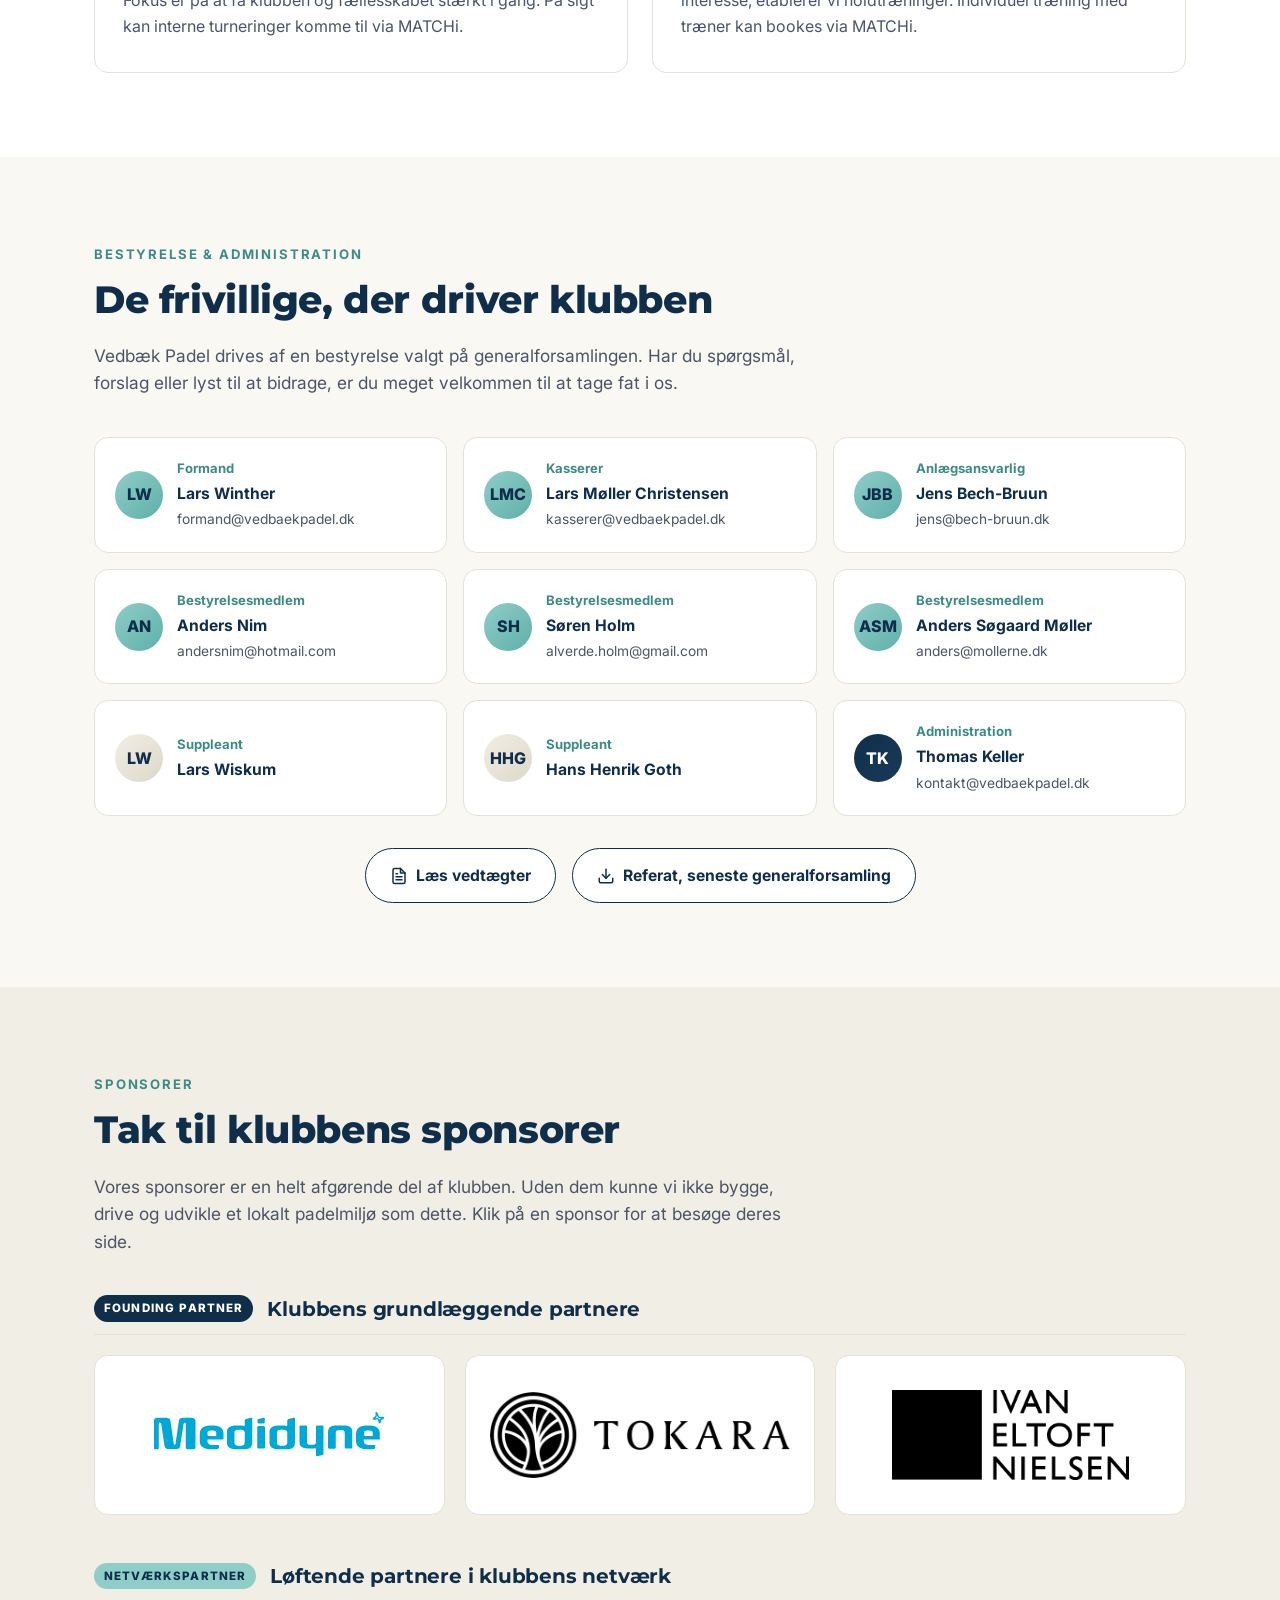
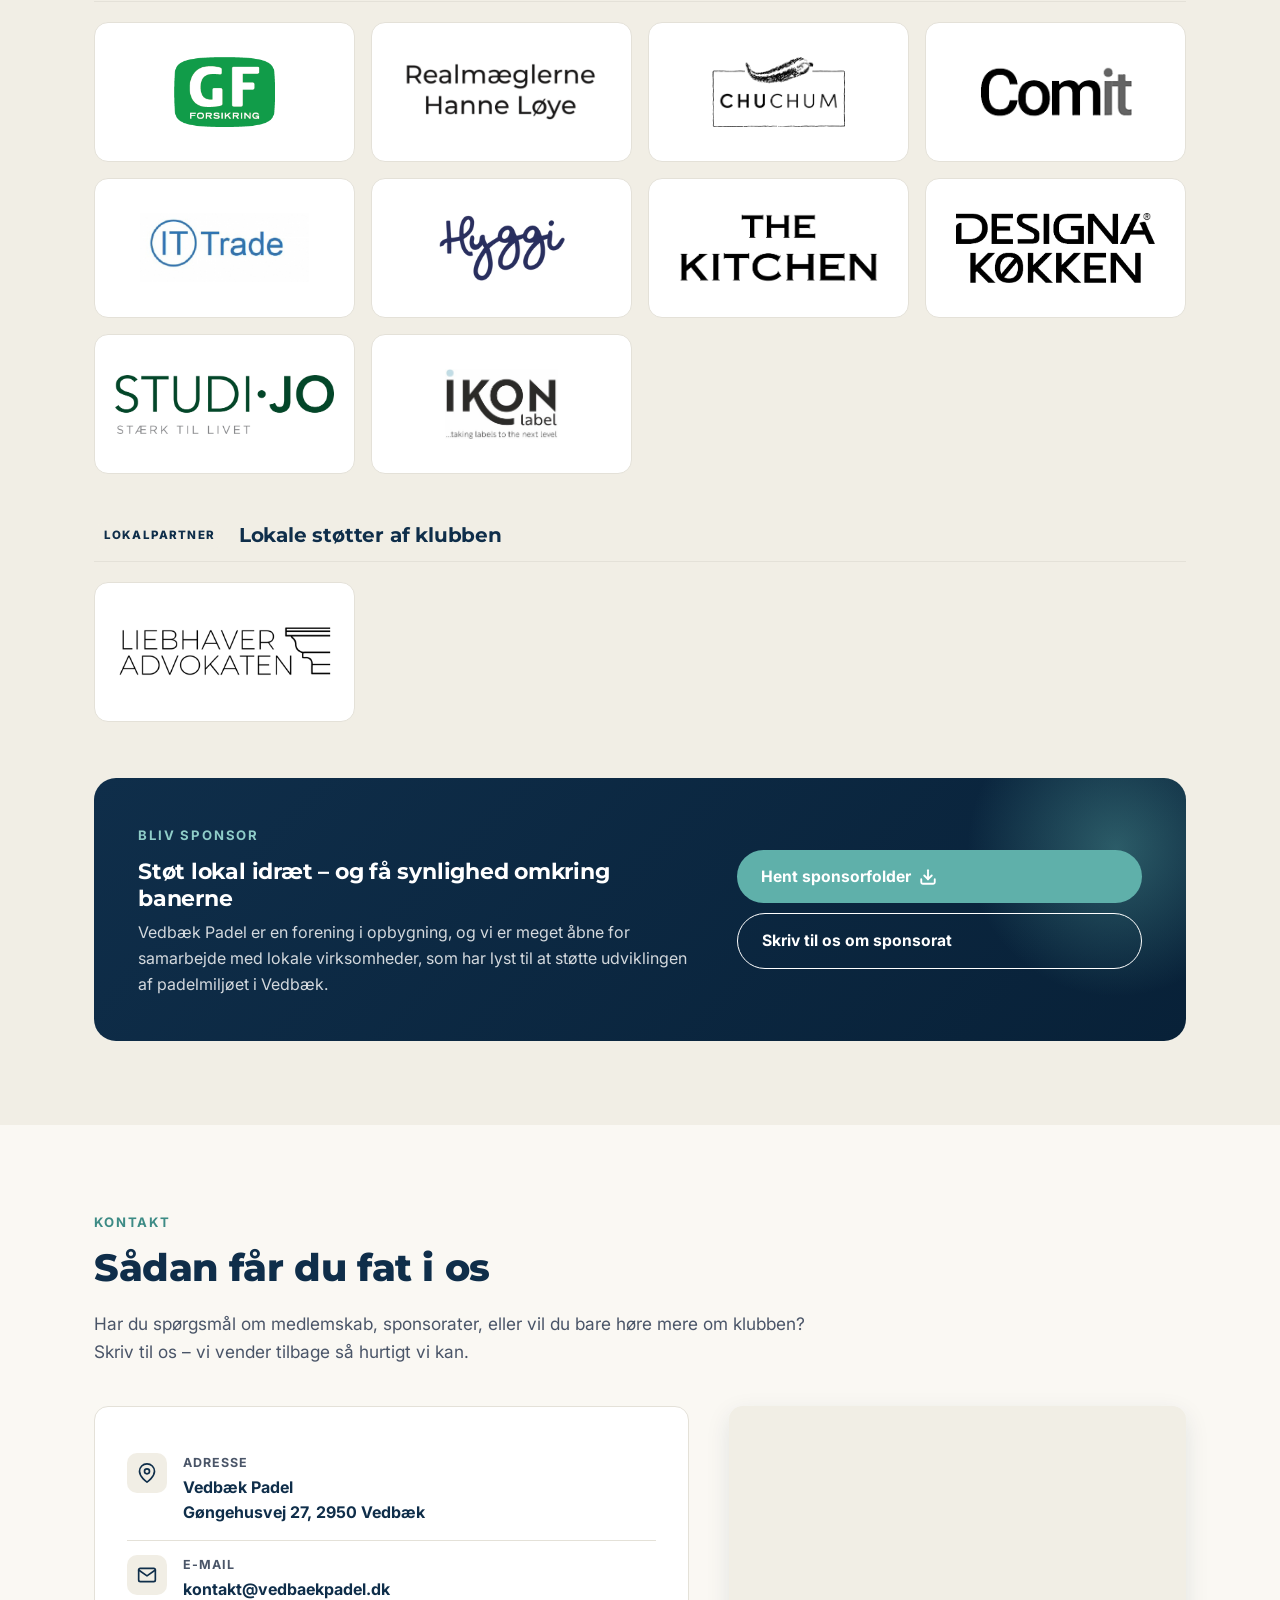
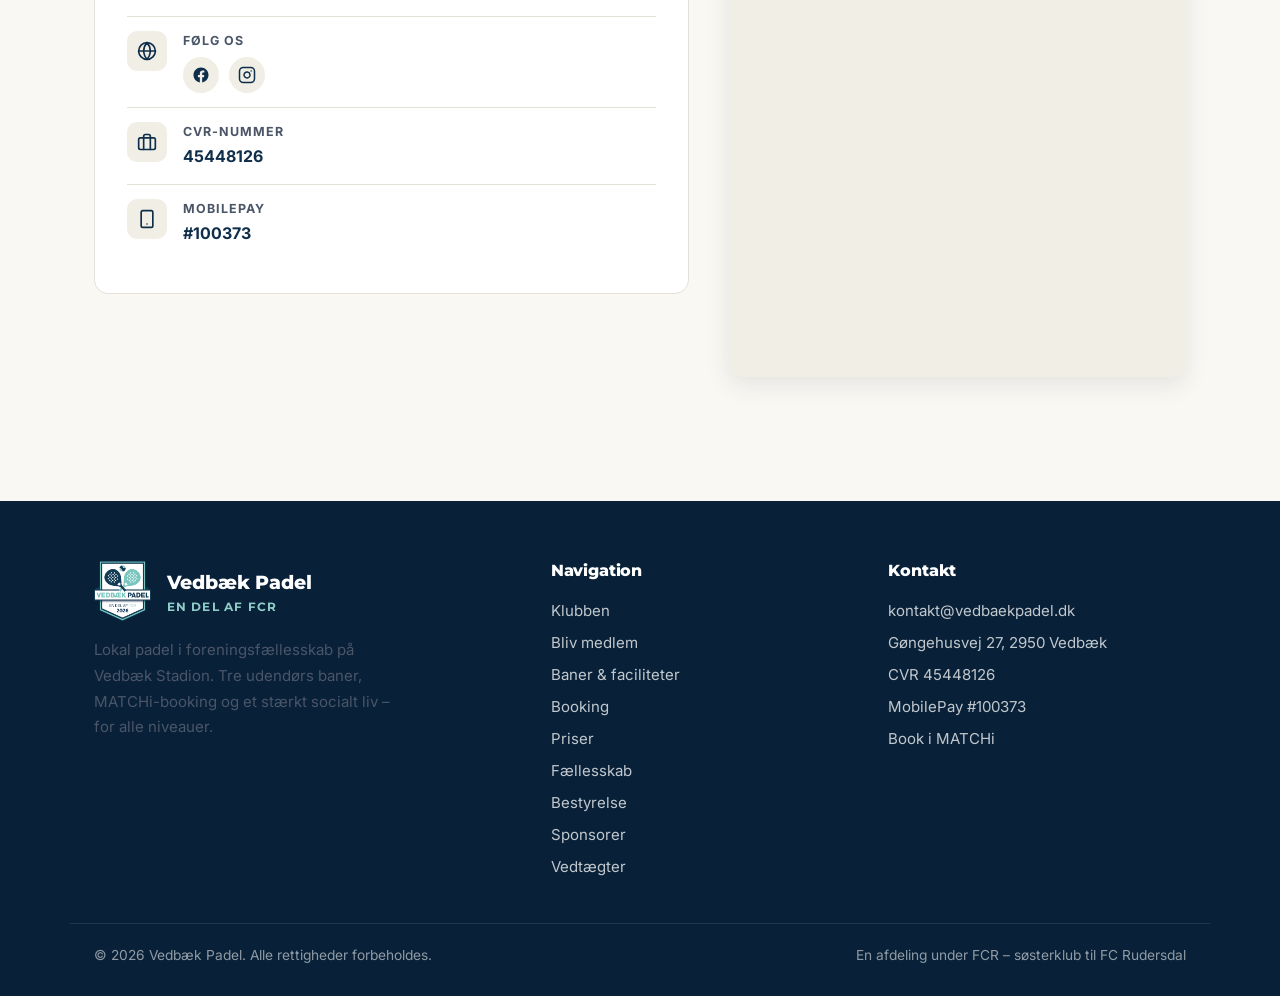
==== commit 144a411d: "Opdater e-mailadresser til vedbaekpadel.dk - padel@fcrudersdal.dk -> kontakt@vedbaekpadel.dk - lars2" ====
--- a/index.html
+++ b/index.html
@@ -437,7 +437,7 @@
         <div class="board-info">
           <div class="role">Formand</div>
           <div class="name">Lars Winther</div>
-          <a href="mailto:lars2winther@gmail.com">lars2winther@gmail.com</a>
+          <a href="mailto:formand@vedbaekpadel.dk">formand@vedbaekpadel.dk</a>
         </div>
       </div>
       <div class="board-card">
@@ -445,7 +445,7 @@
         <div class="board-info">
           <div class="role">Kasserer</div>
           <div class="name">Lars Møller Christensen</div>
-          <a href="mailto:kasserer@fcrudersdal.dk">kasserer@fcrudersdal.dk</a>
+          <a href="mailto:kasserer@vedbaekpadel.dk">kasserer@vedbaekpadel.dk</a>
         </div>
       </div>
       <div class="board-card">
@@ -499,7 +499,7 @@
         <div class="board-info">
           <div class="role">Administration</div>
           <div class="name">Thomas Keller</div>
-          <a href="mailto:padel@fcrudersdal.dk">padel@fcrudersdal.dk</a>
+          <a href="mailto:kontakt@vedbaekpadel.dk">kontakt@vedbaekpadel.dk</a>
         </div>
       </div>
     </div>
@@ -541,7 +541,7 @@
           Hent sponsorfolder
           <svg width="18" height="18" viewBox="0 0 24 24" fill="none" stroke="currentColor" stroke-width="2.5" stroke-linecap="round"><path d="M21 15v4a2 2 0 0 1-2 2H5a2 2 0 0 1-2-2v-4"/><polyline points="7 10 12 15 17 10"/><line x1="12" y1="15" x2="12" y2="3"/></svg>
         </a>
-        <a href="mailto:padel@fcrudersdal.dk?subject=Sponsorat%20Vedb%C3%A6k%20Padel" class="btn btn-secondary">Skriv til os om sponsorat</a>
+        <a href="mailto:kontakt@vedbaekpadel.dk?subject=Sponsorat%20Vedb%C3%A6k%20Padel" class="btn btn-secondary">Skriv til os om sponsorat</a>
       </div>
     </div>
   </div>
@@ -573,7 +573,7 @@
           </div>
           <div>
             <div class="label">E-mail</div>
-            <div class="val"><a href="mailto:padel@fcrudersdal.dk">padel@fcrudersdal.dk</a></div>
+            <div class="val"><a href="mailto:kontakt@vedbaekpadel.dk">kontakt@vedbaekpadel.dk</a></div>
           </div>
         </div>
         <div class="contact-row">
@@ -648,7 +648,7 @@
     </div>
     <div>
       <h4>Kontakt</h4>
-      <a href="mailto:padel@fcrudersdal.dk">padel@fcrudersdal.dk</a>
+      <a href="mailto:kontakt@vedbaekpadel.dk">kontakt@vedbaekpadel.dk</a>
       <a>Gøngehusvej 27, 2950 Vedbæk</a>
       <a>CVR 45448126</a>
       <a>MobilePay #100373</a>
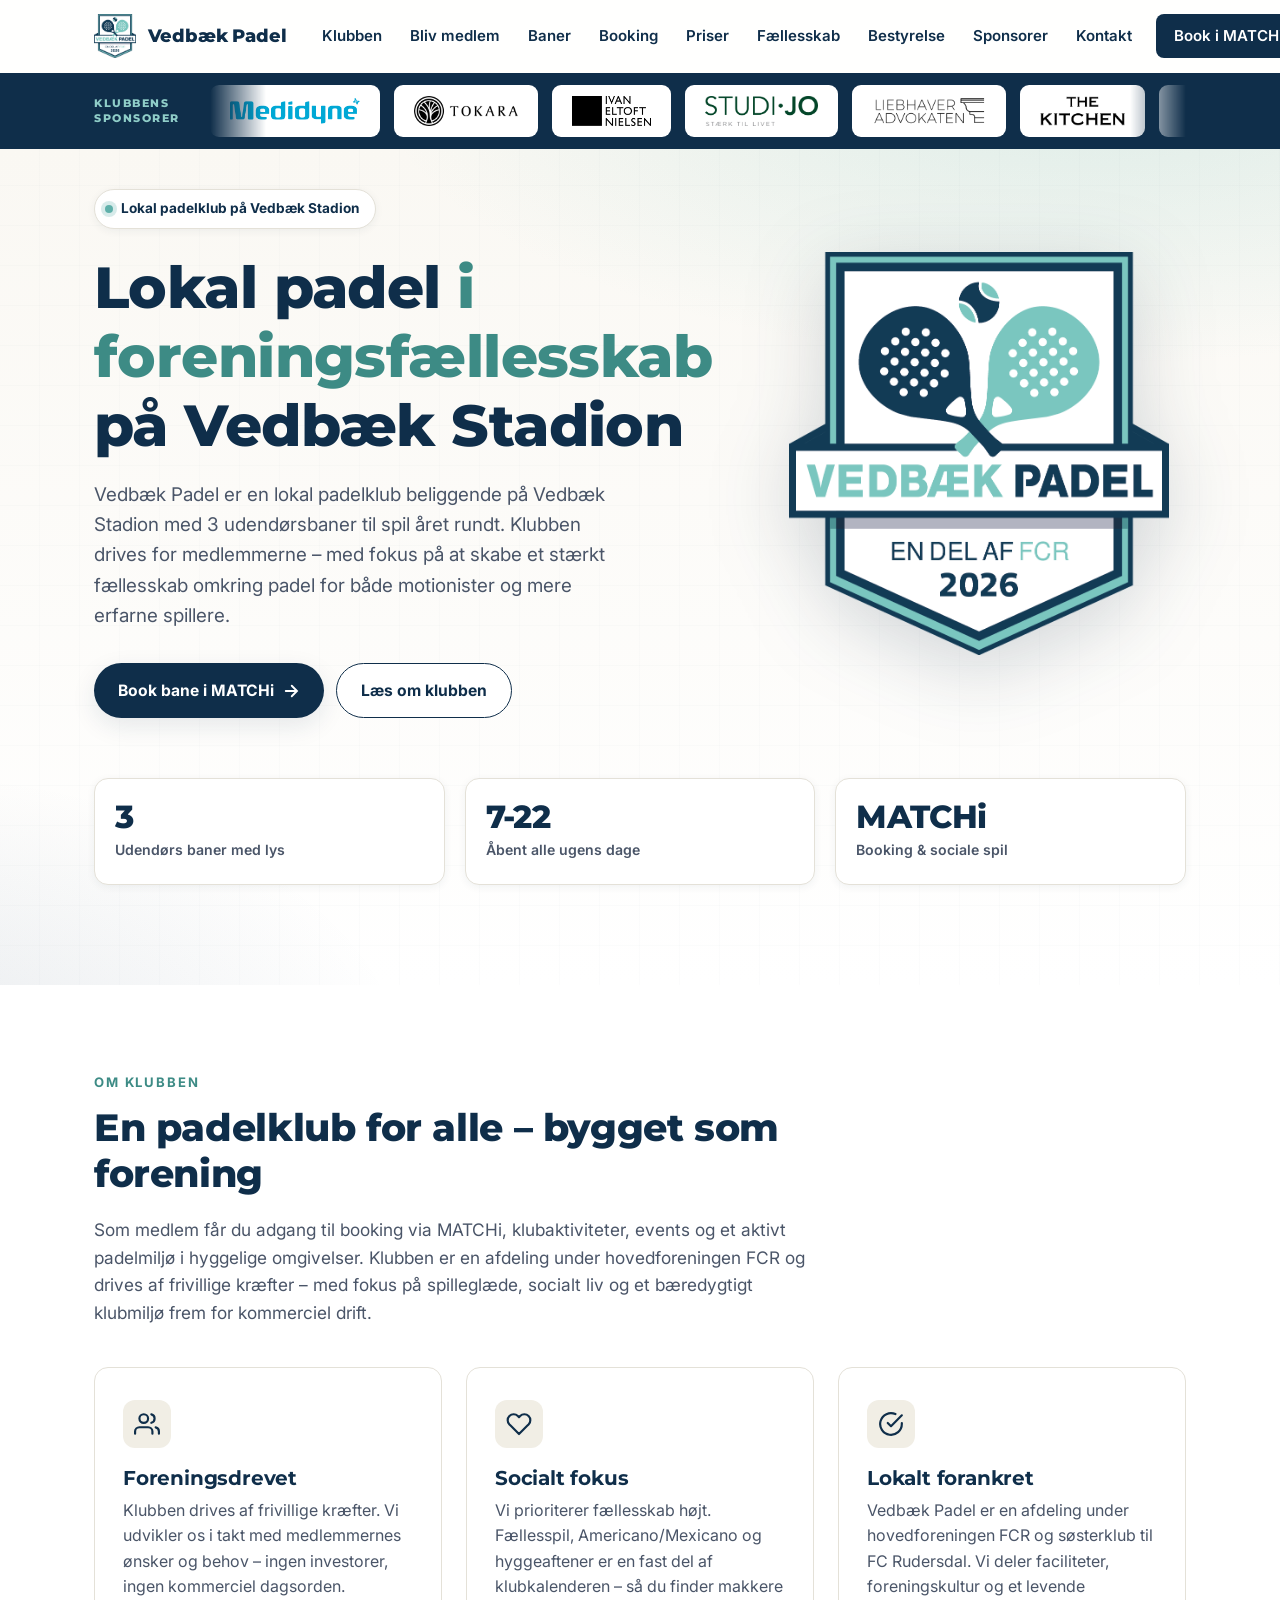
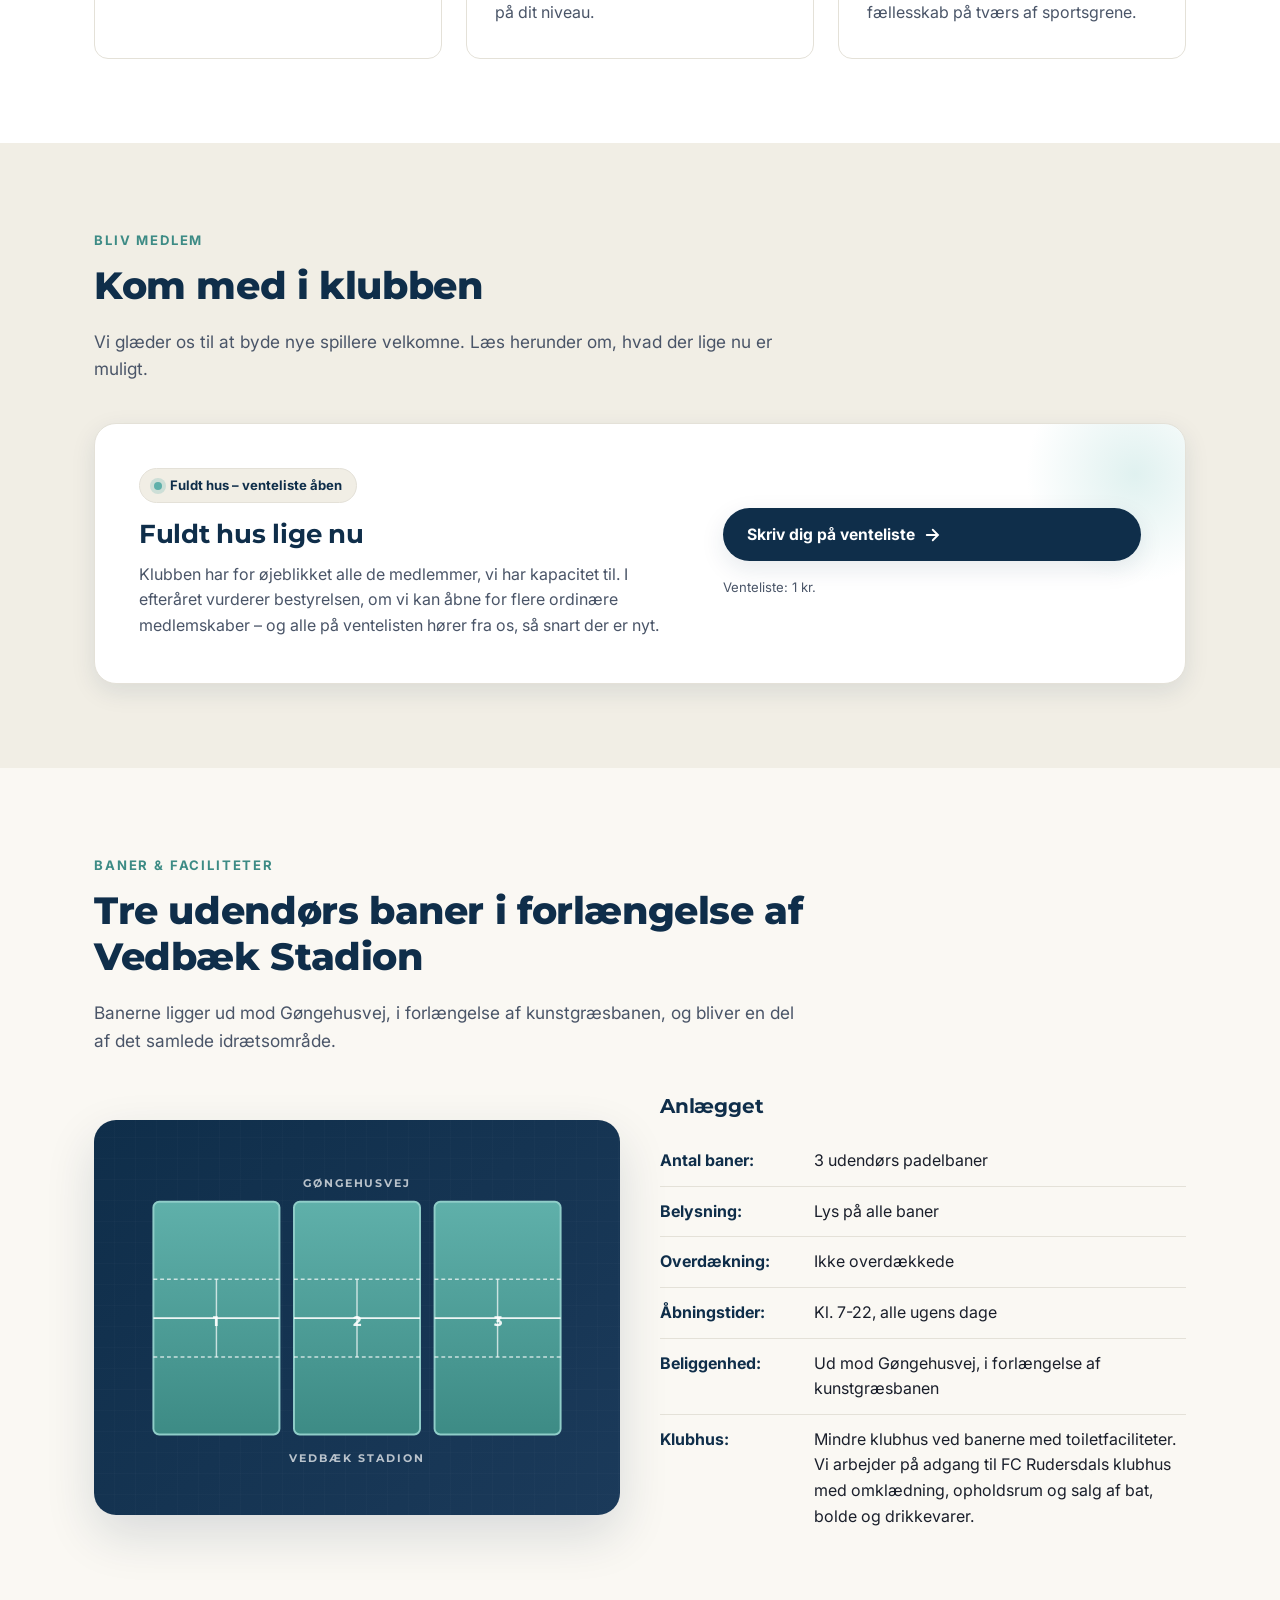
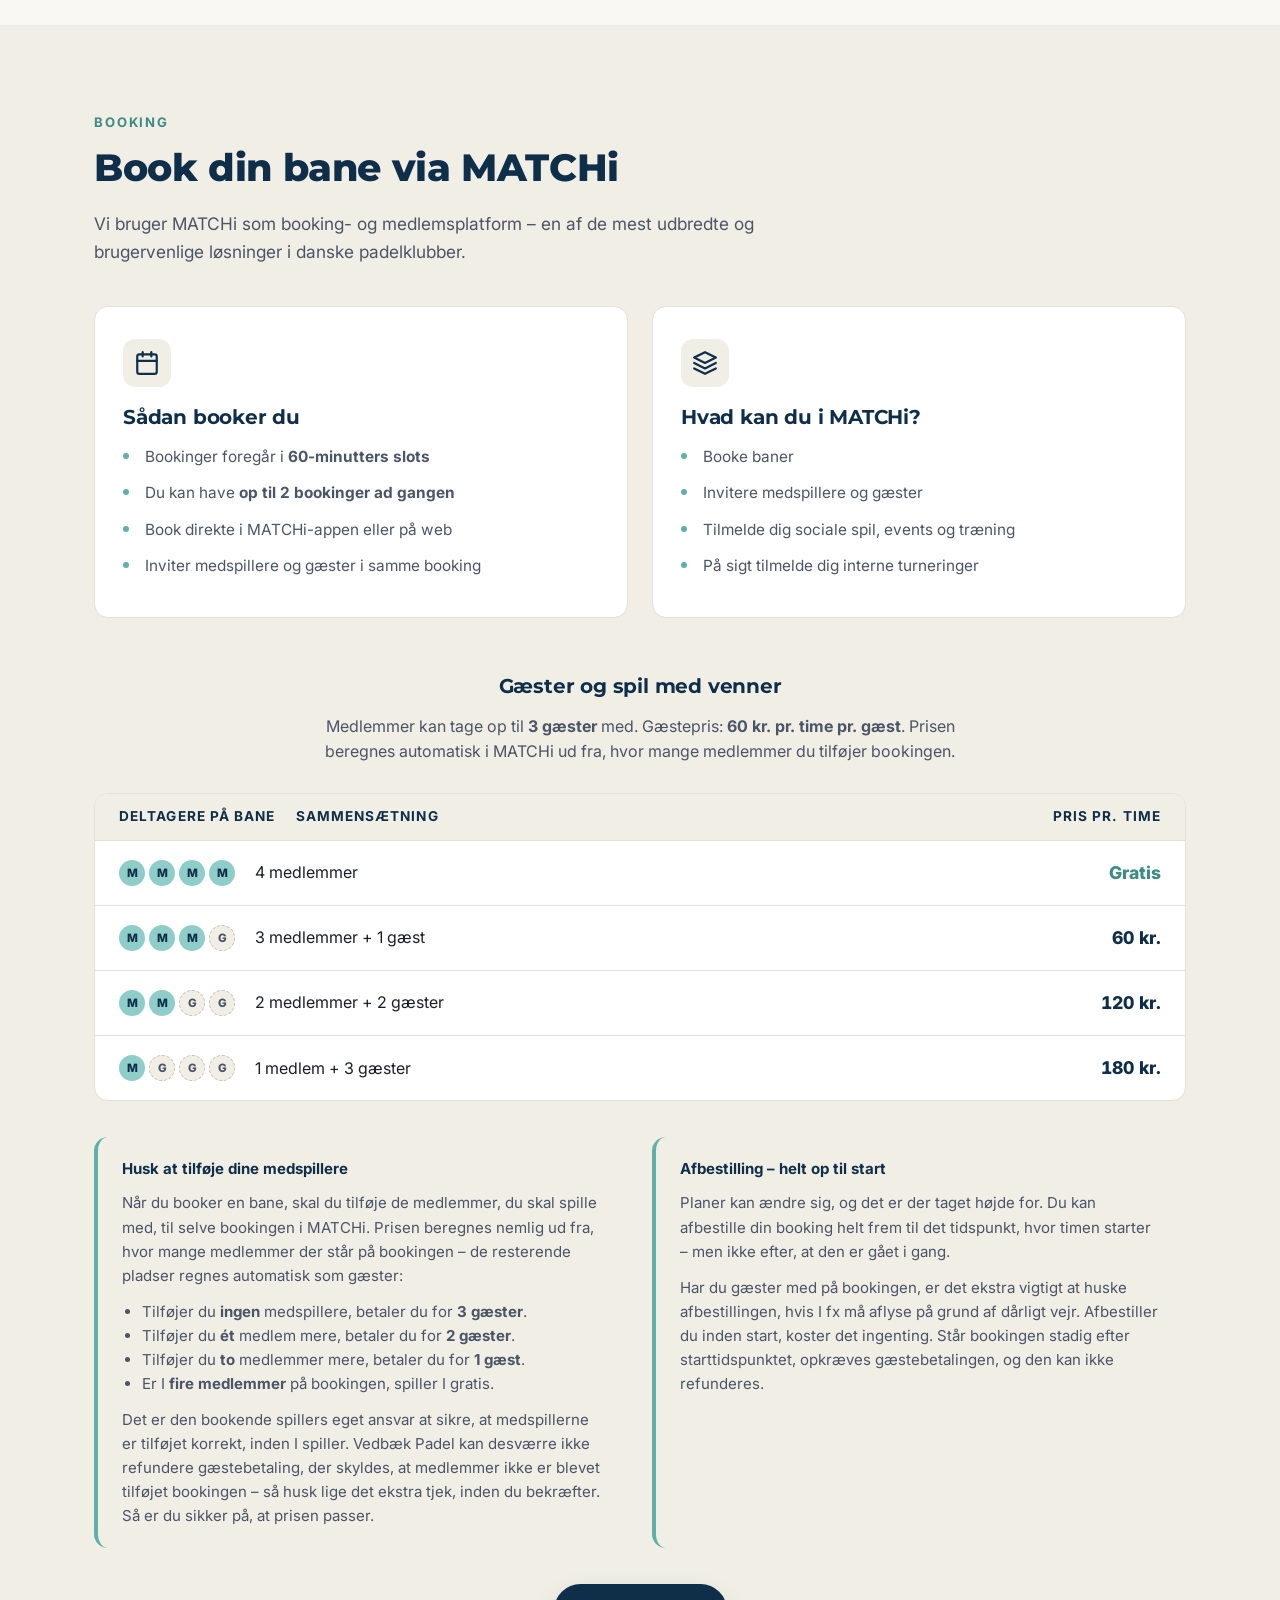
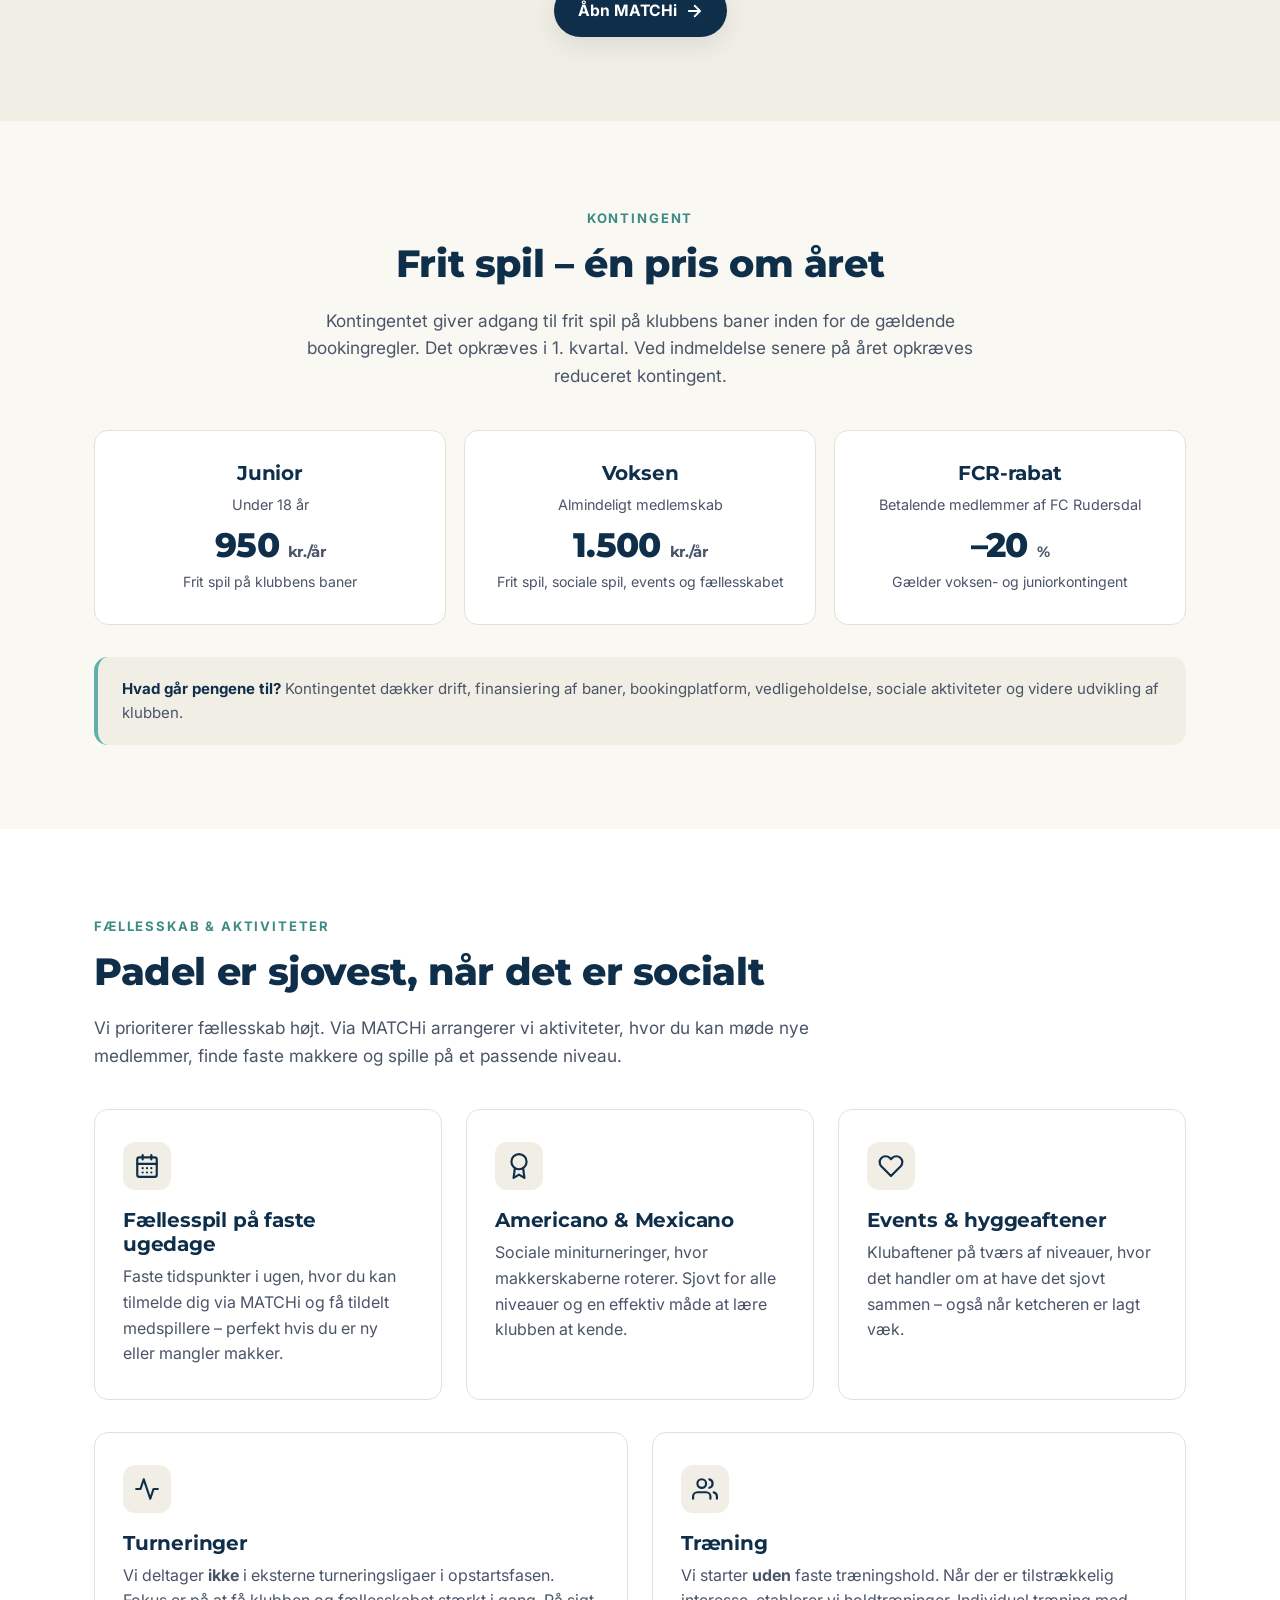
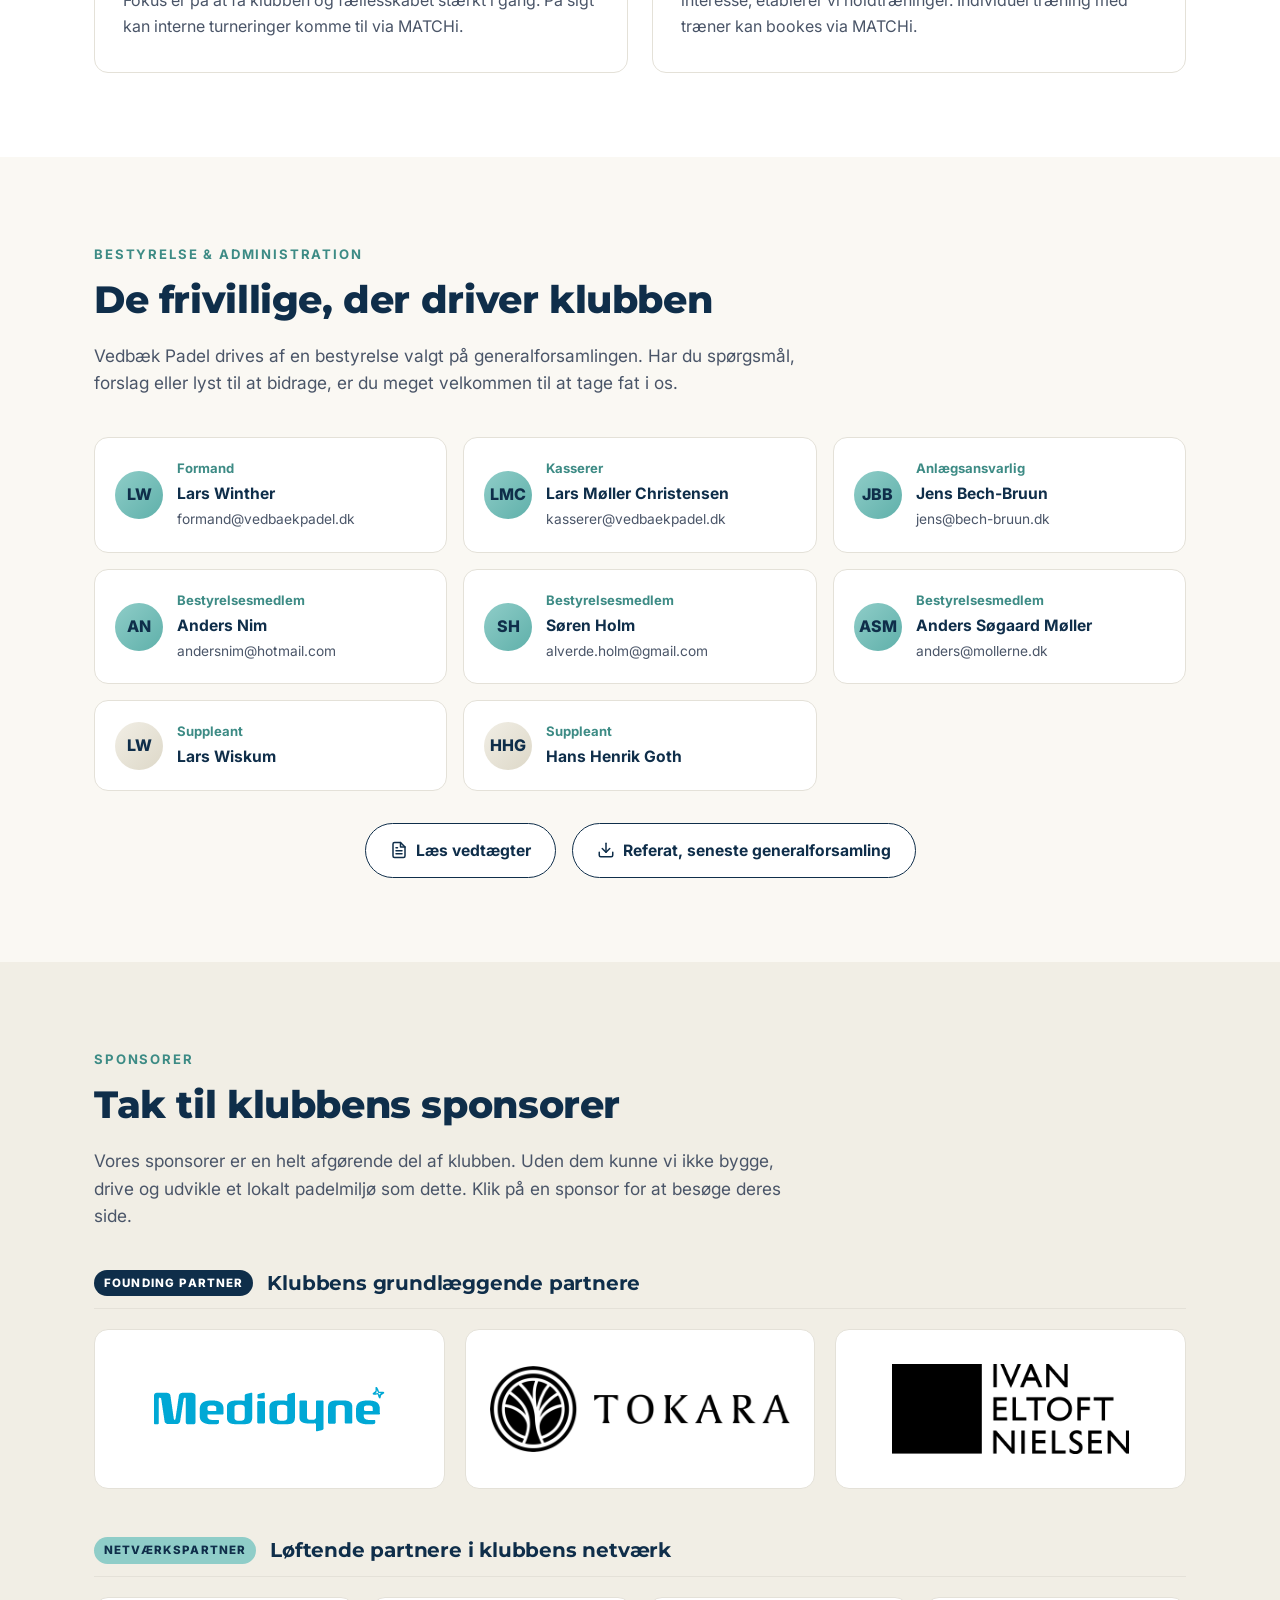
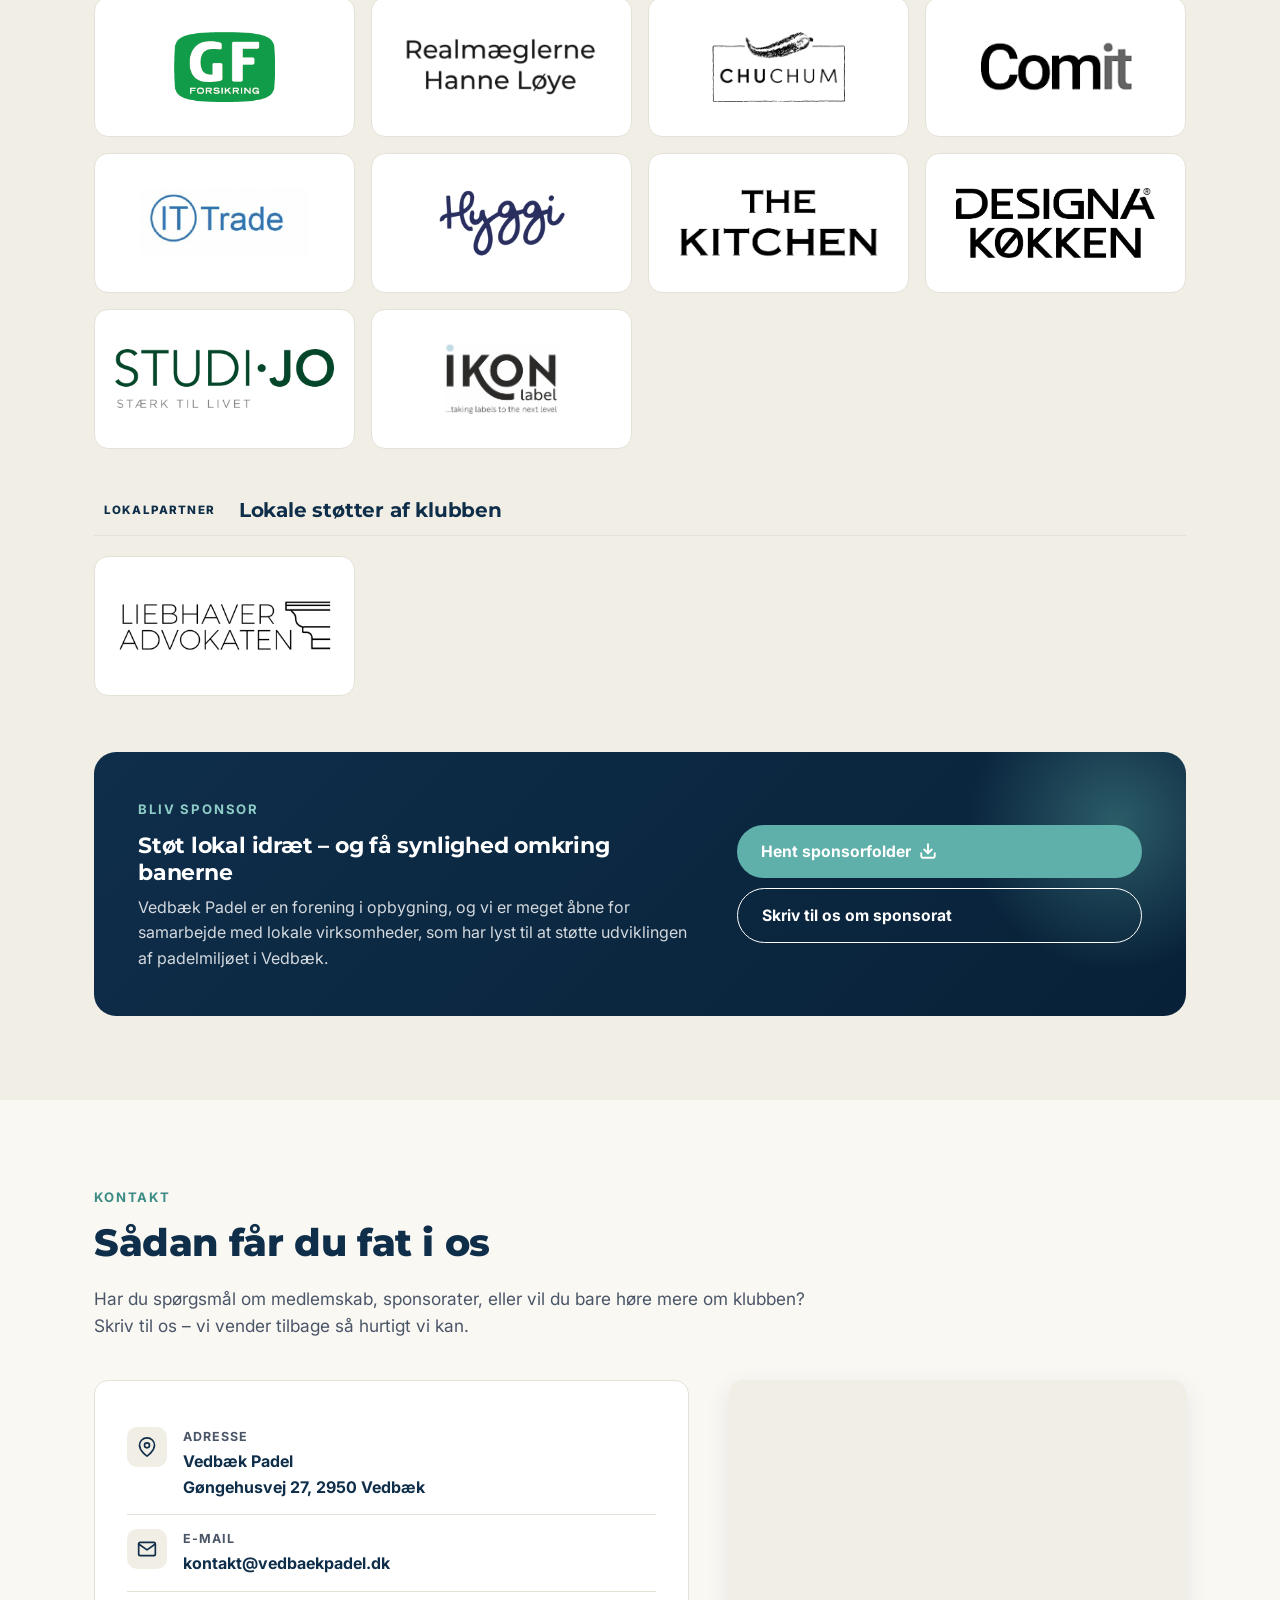
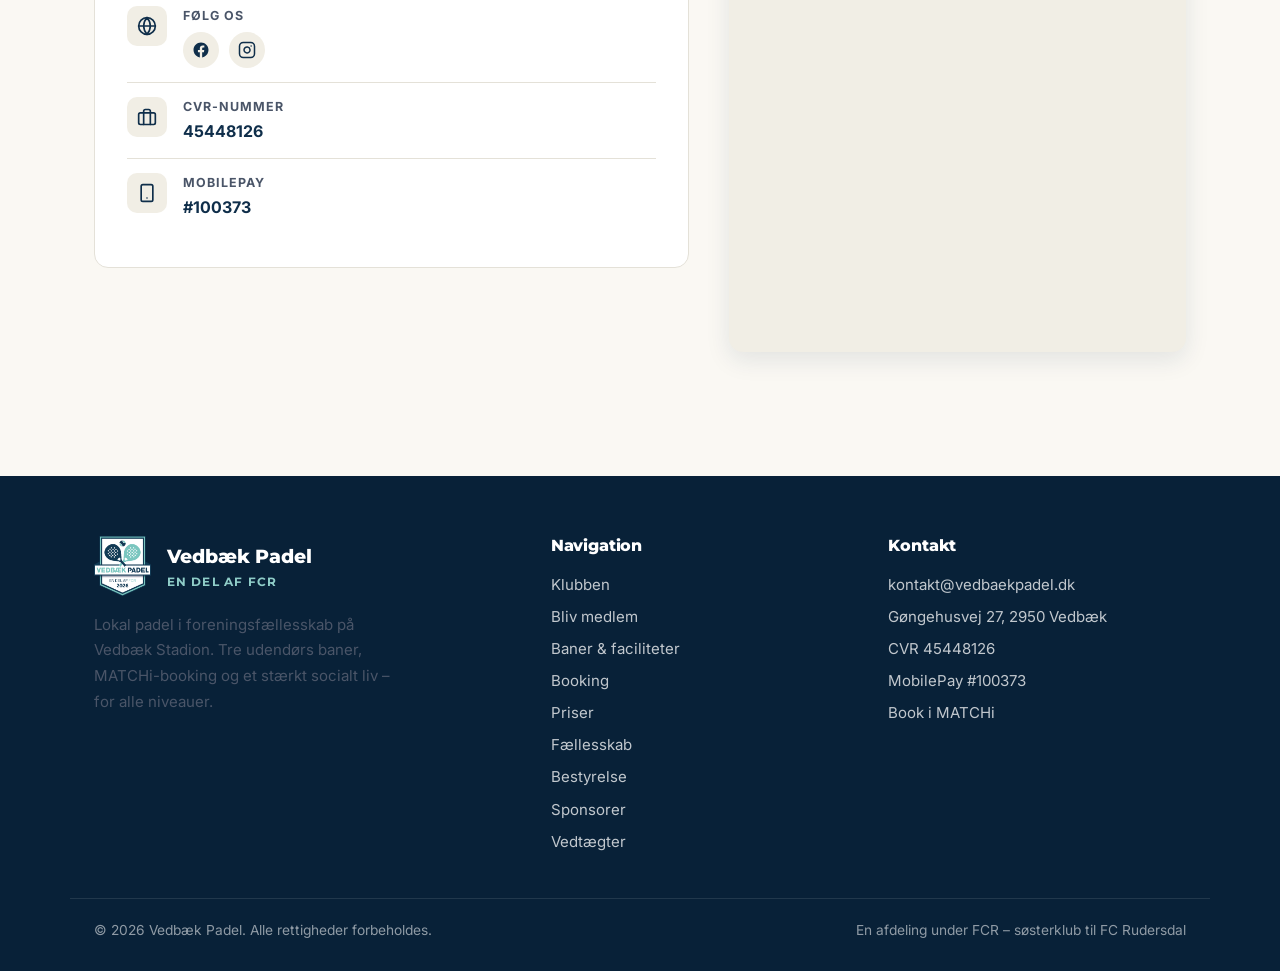
==== commit 37e2bd5b: "Fjern Administration-kort (Thomas Keller) fra bestyrelsessektionen Claude-Session: https://claude.ai" ====
--- a/index.html
+++ b/index.html
@@ -494,14 +494,6 @@
           <div class="name">Hans Henrik Goth</div>
         </div>
       </div>
-      <div class="board-card">
-        <div class="avatar admin">TK</div>
-        <div class="board-info">
-          <div class="role">Administration</div>
-          <div class="name">Thomas Keller</div>
-          <a href="mailto:kontakt@vedbaekpadel.dk">kontakt@vedbaekpadel.dk</a>
-        </div>
-      </div>
     </div>
 
     <div class="board-links">
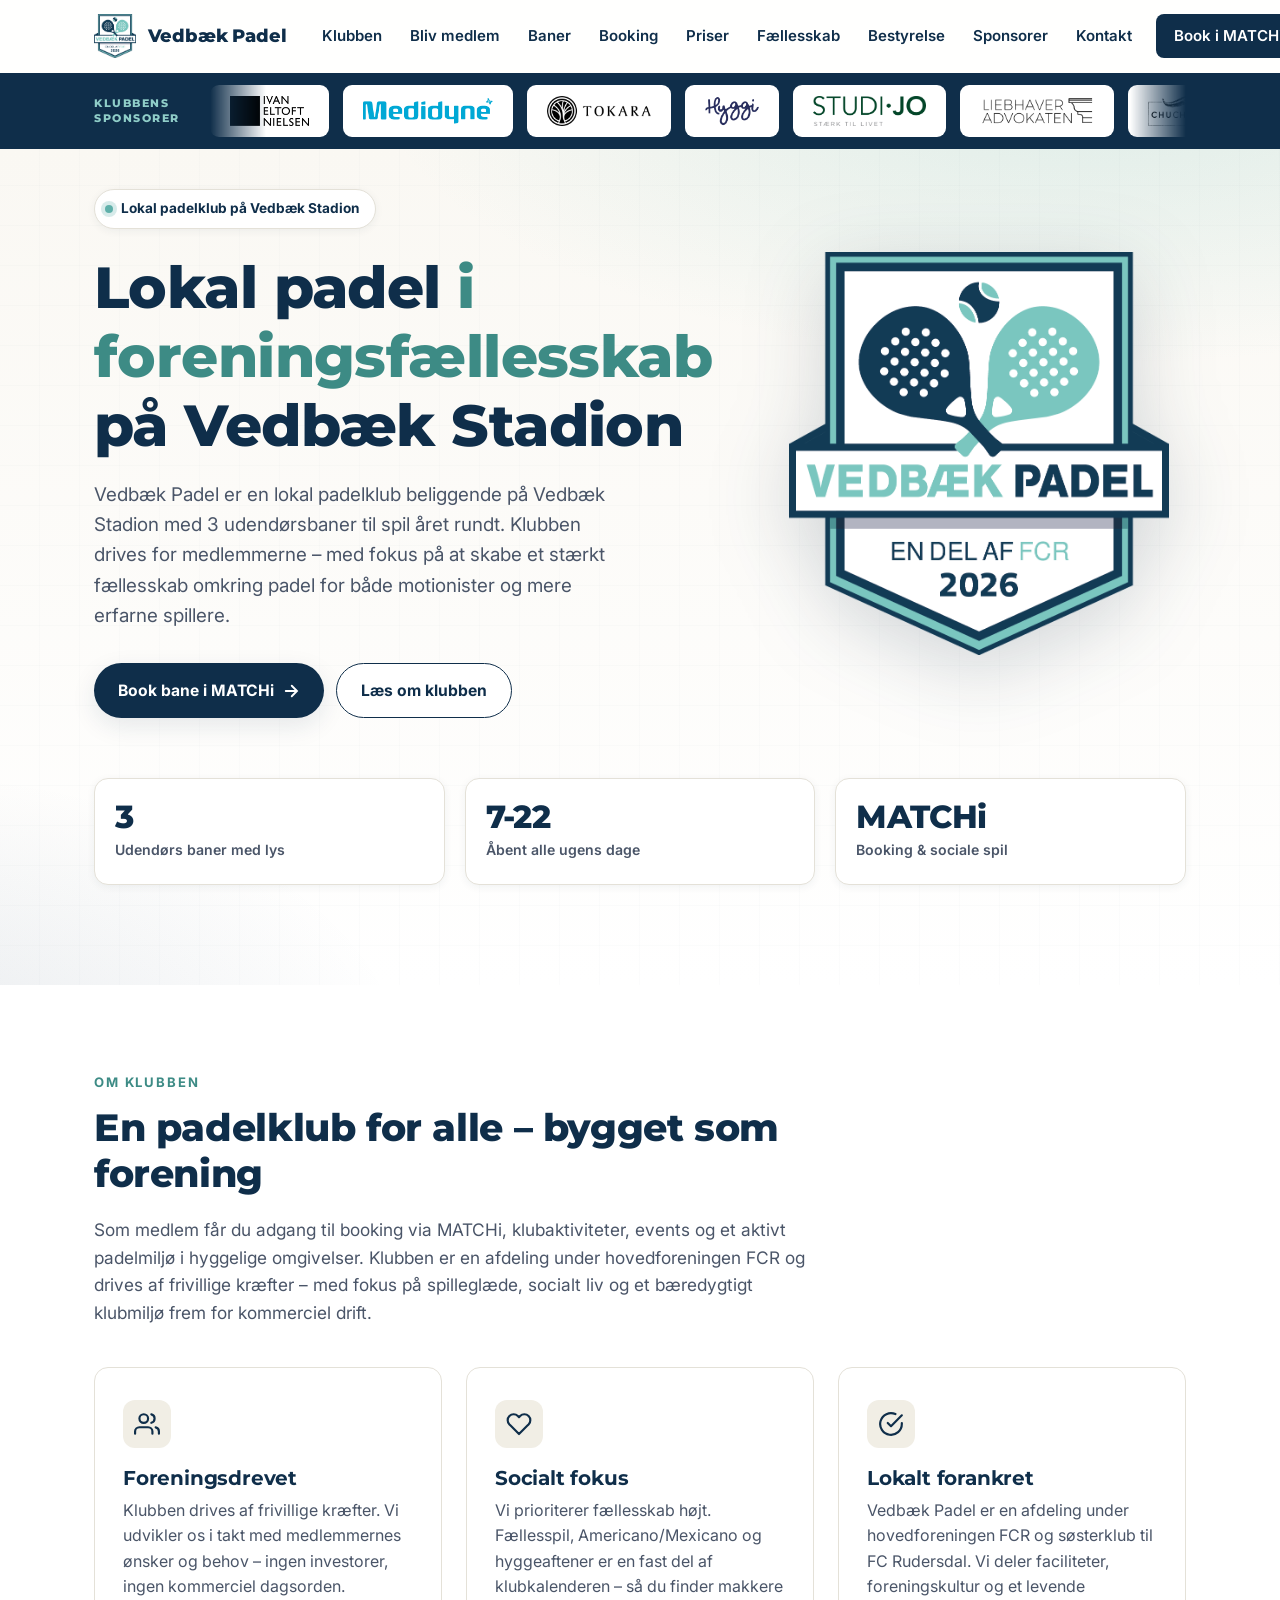
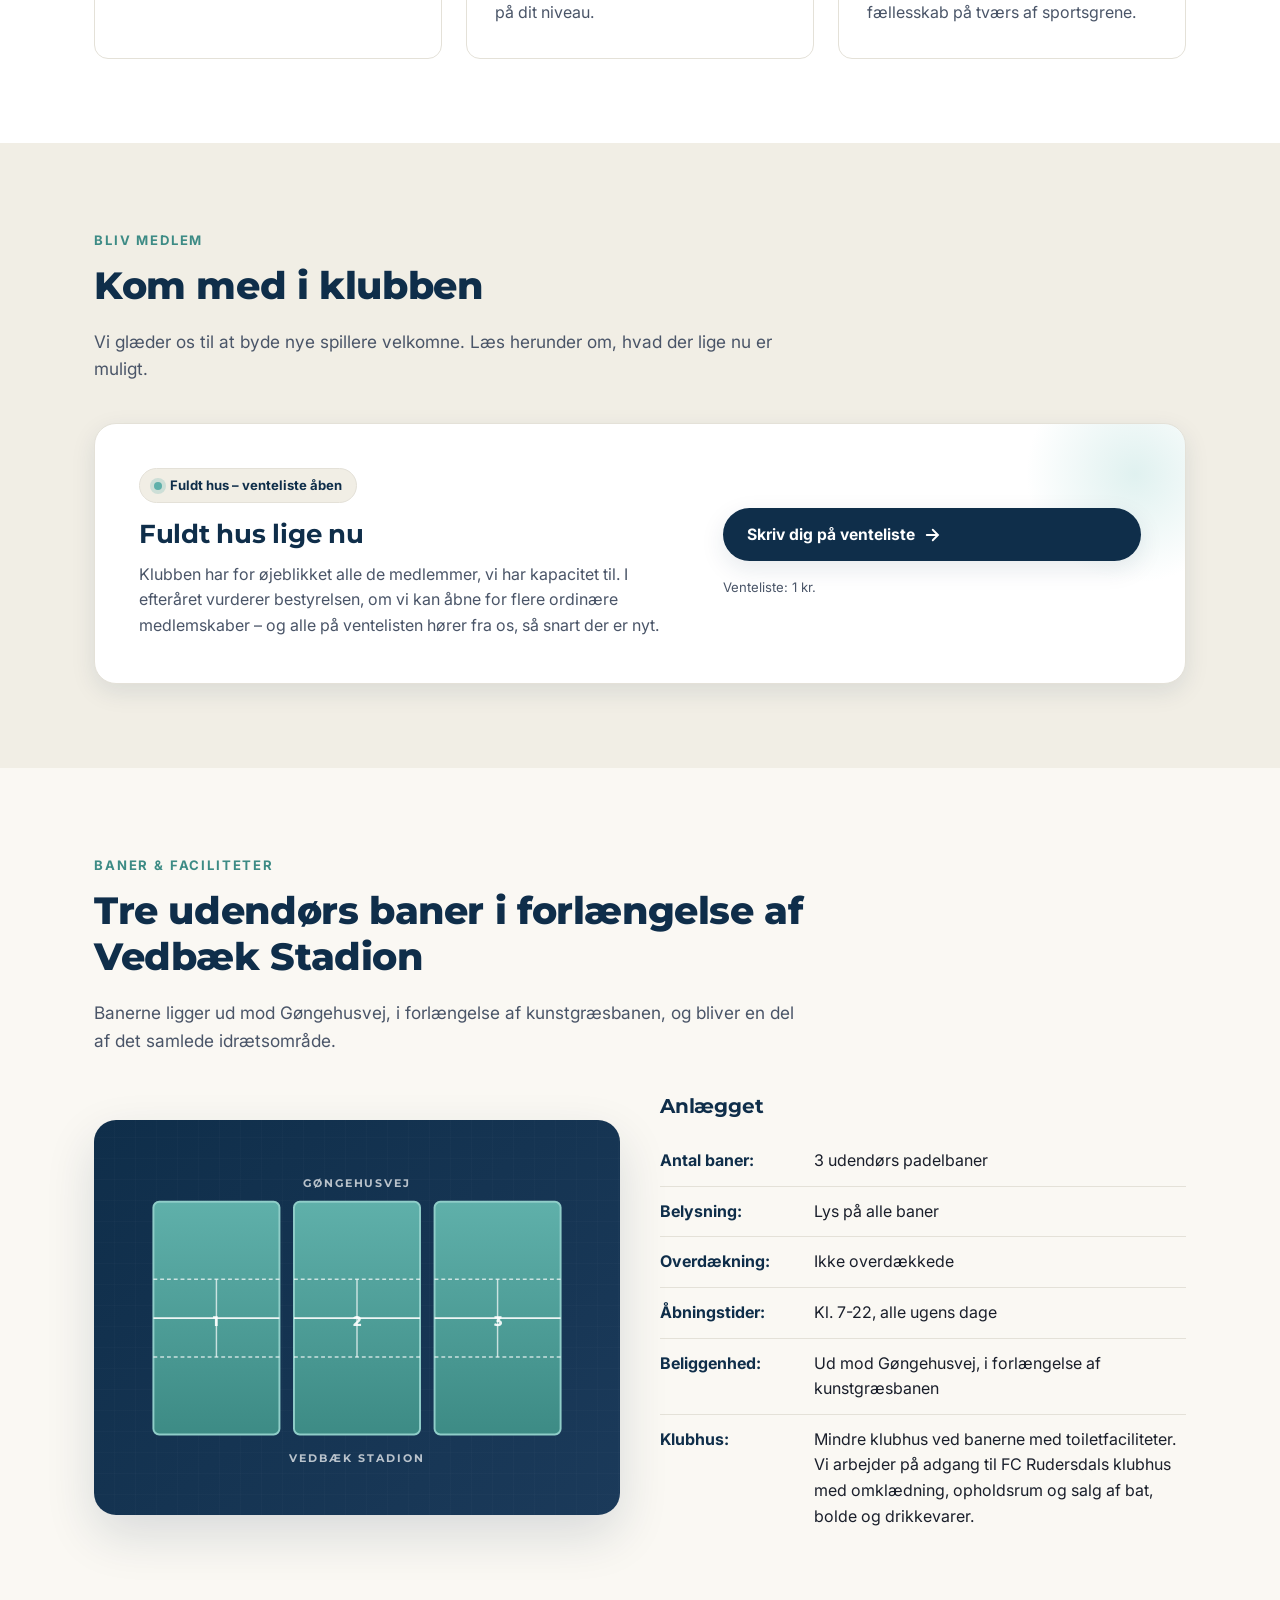
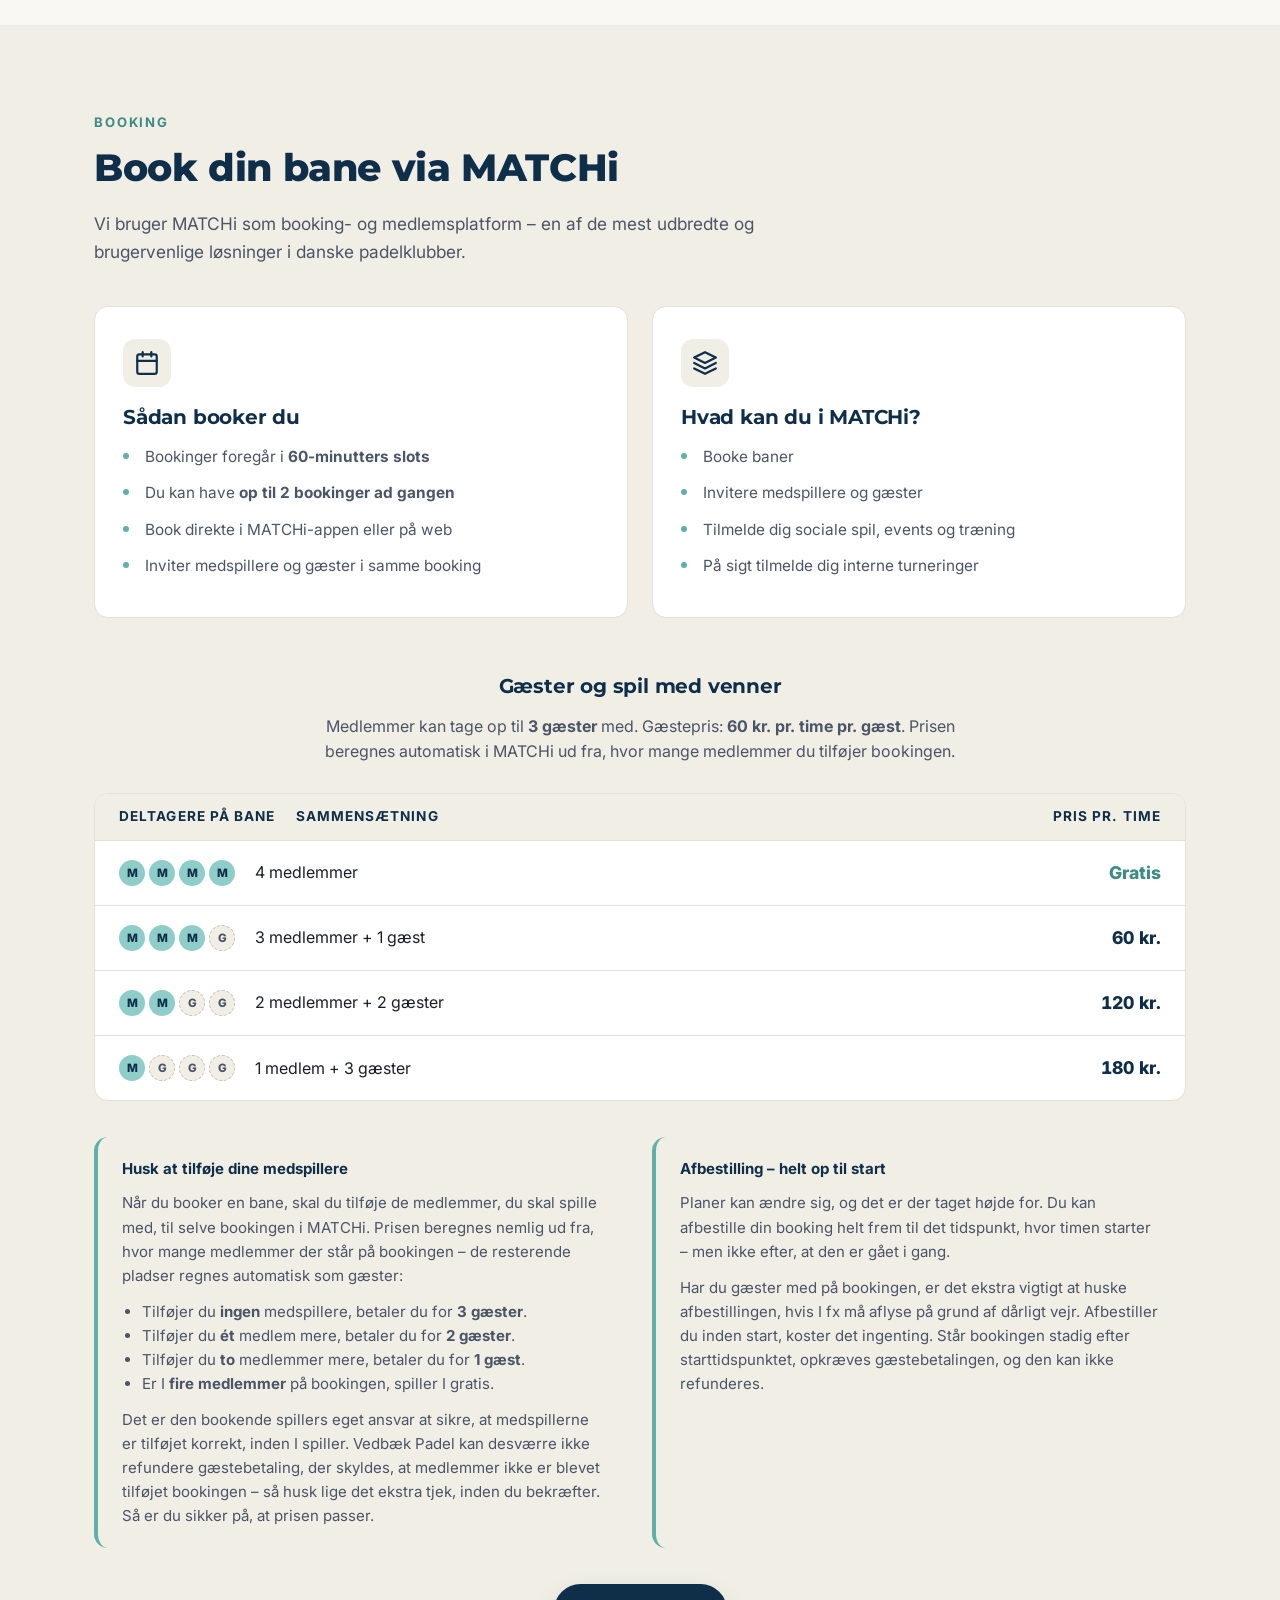
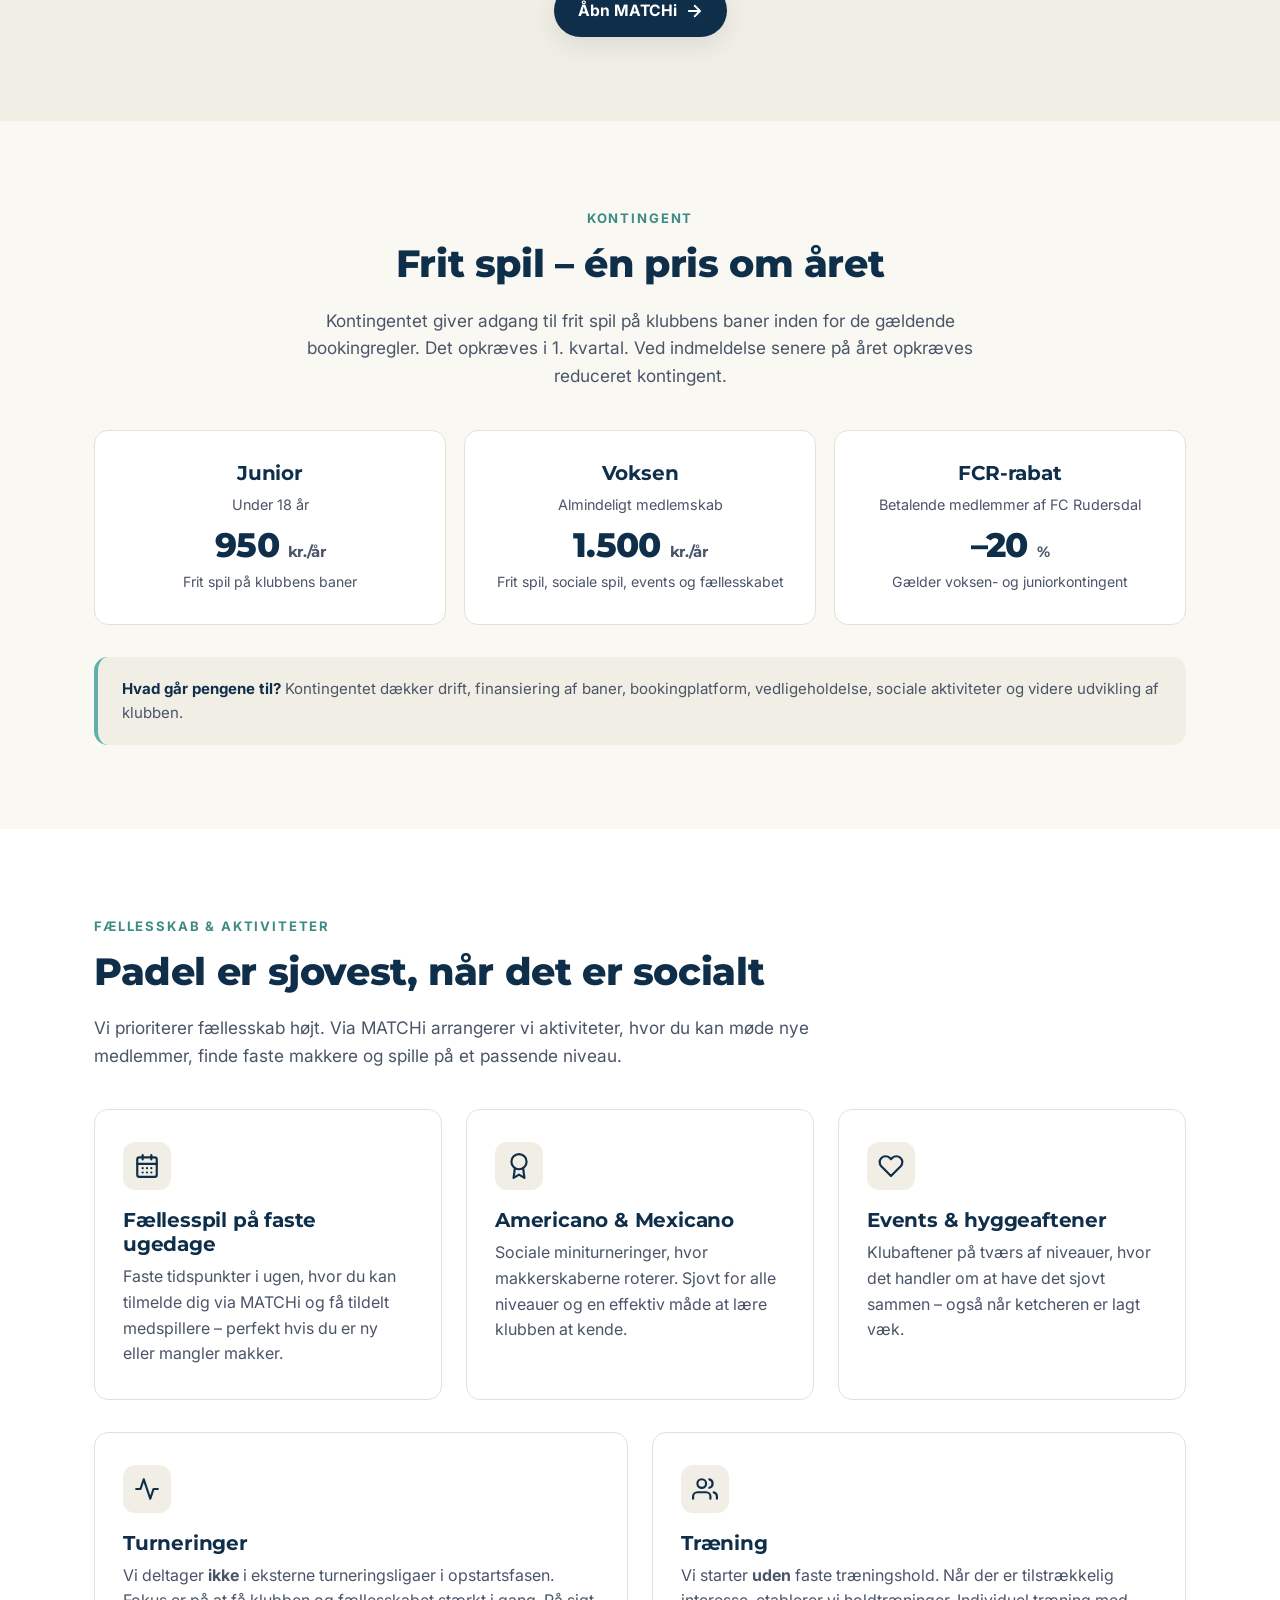
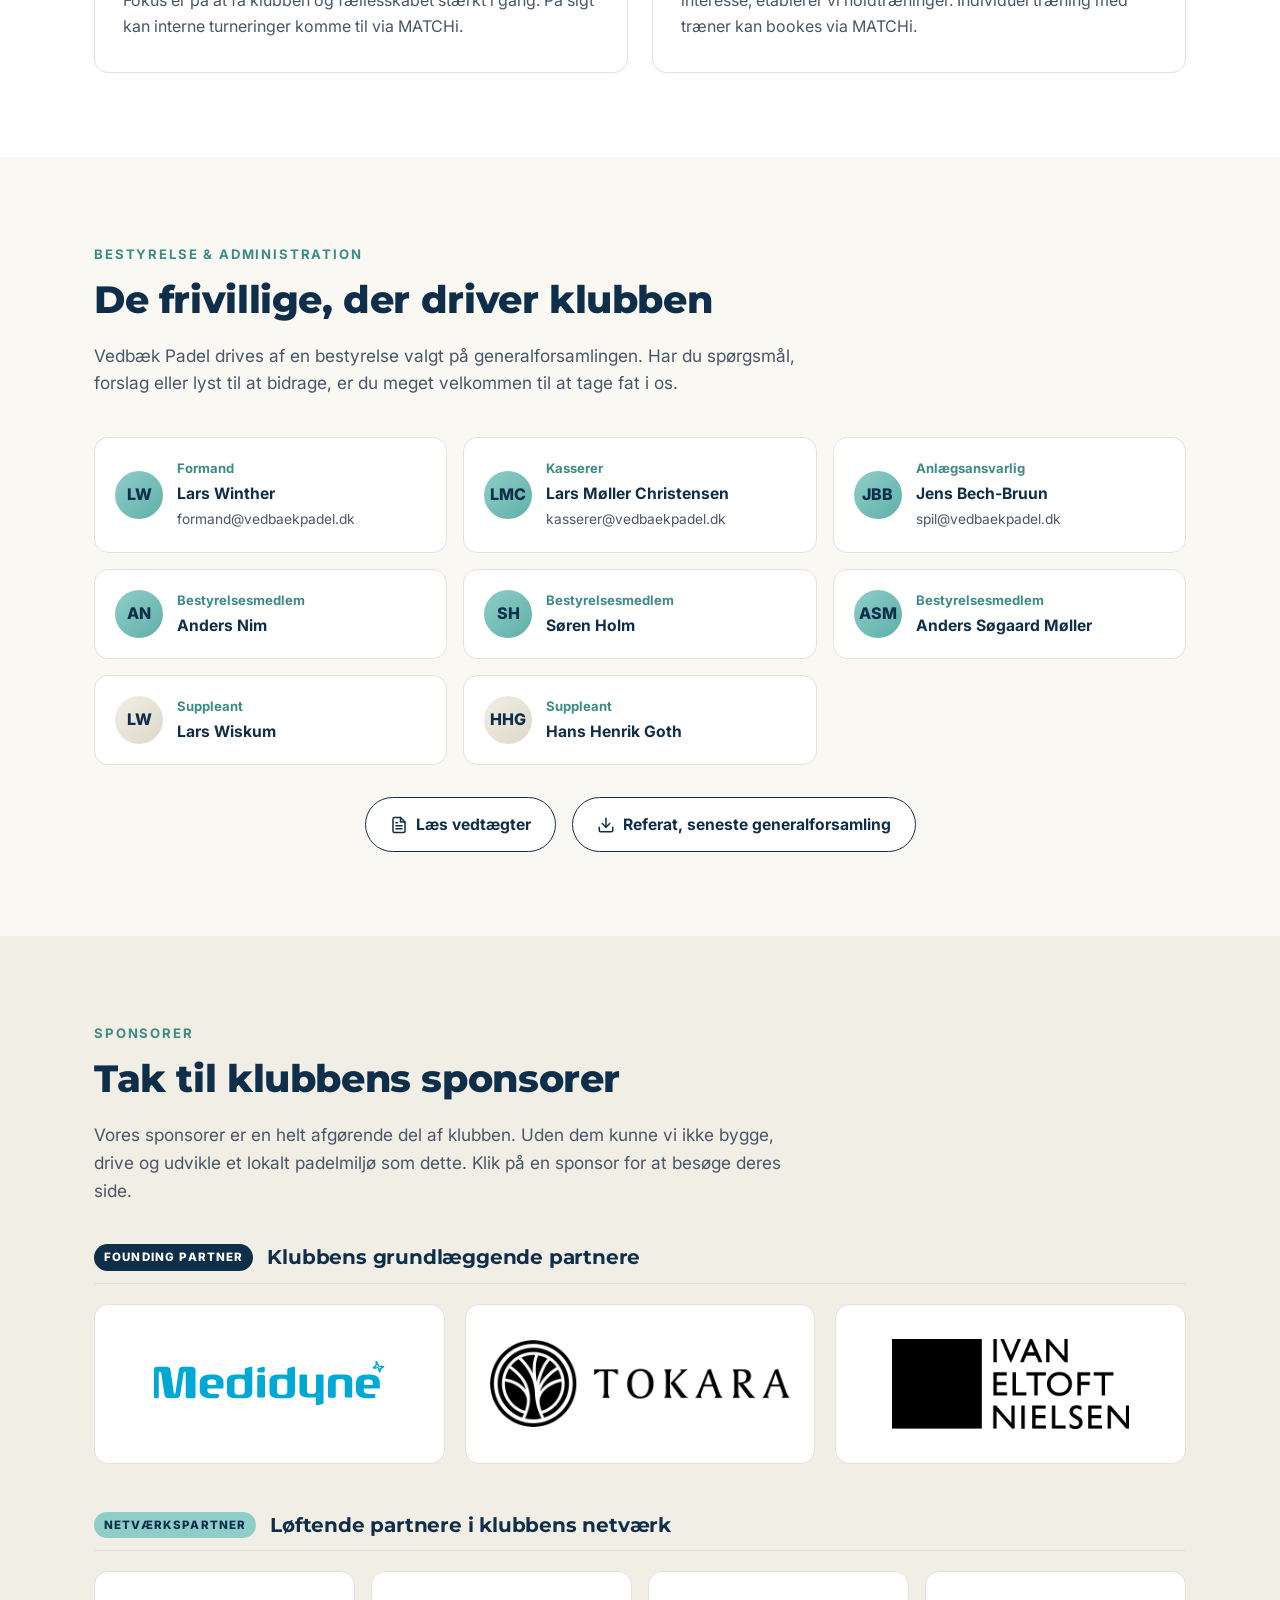
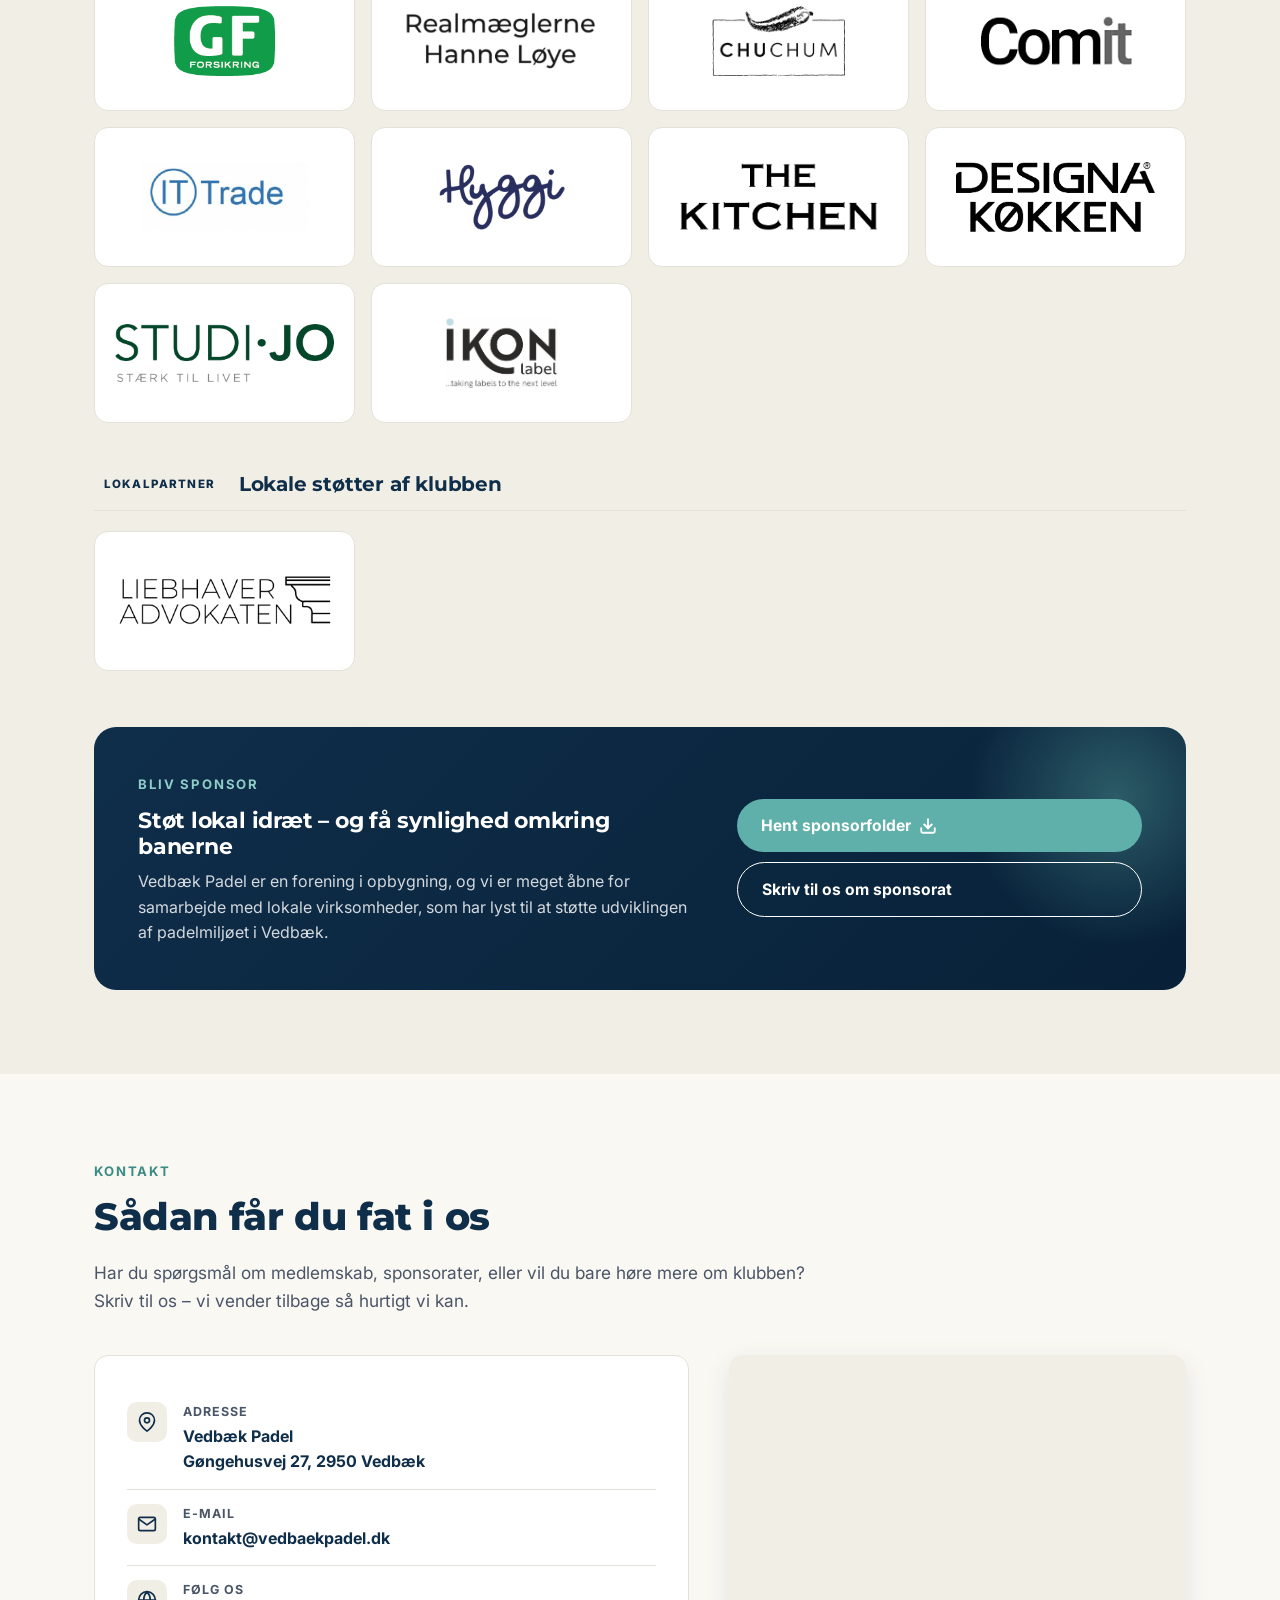
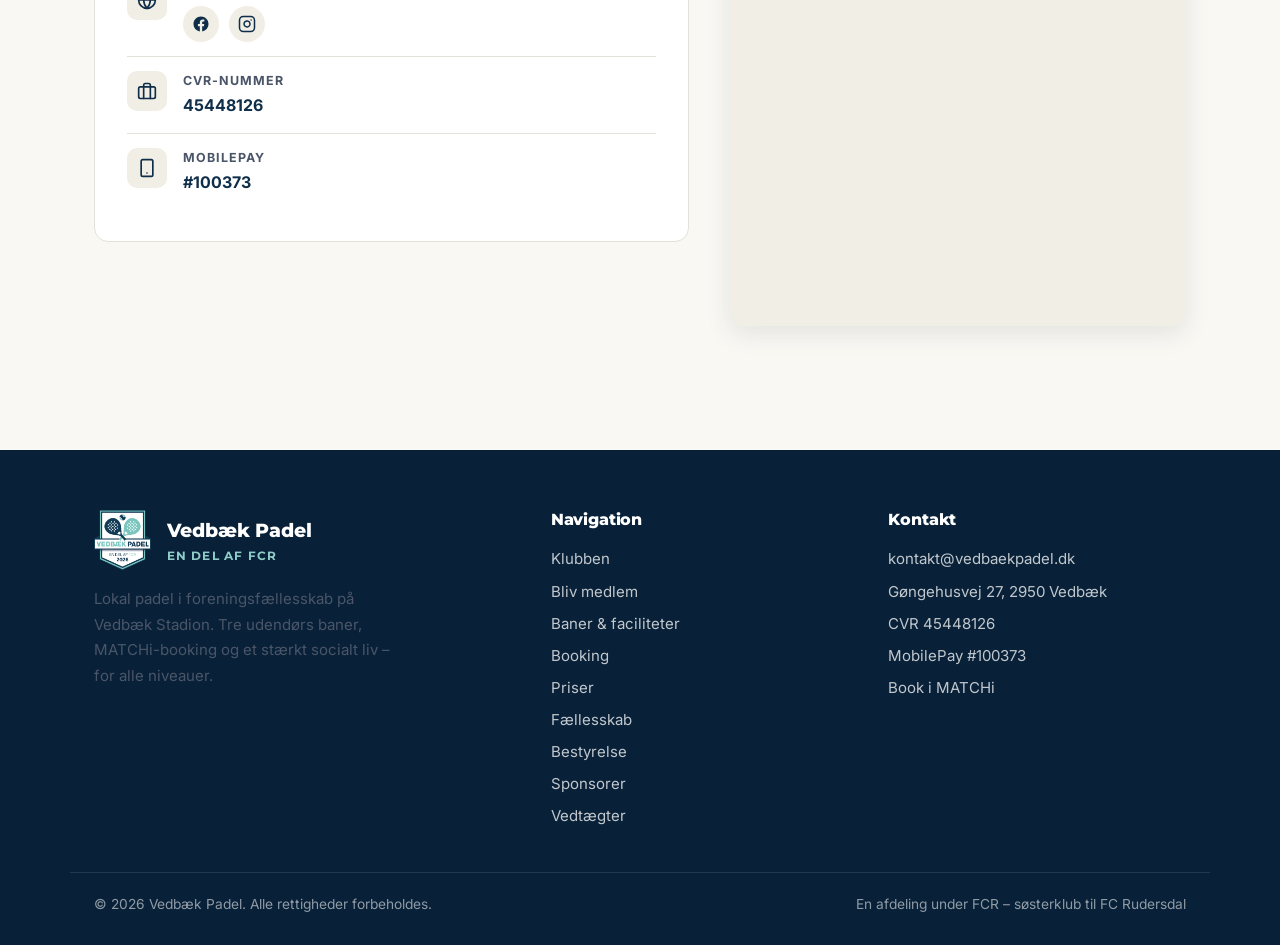
==== commit 3692180c: "Fjern private e-mailadresser fra bestyrelsessektionen Fjerner e-mail på Anders Nim, Søren Holm og An" ====
--- a/index.html
+++ b/index.html
@@ -453,7 +453,7 @@
         <div class="board-info">
           <div class="role">Anlægsansvarlig</div>
           <div class="name">Jens Bech-Bruun</div>
-          <a href="mailto:jens@bech-bruun.dk">jens@bech-bruun.dk</a>
+          <a href="mailto:spil@vedbaekpadel.dk">spil@vedbaekpadel.dk</a>
         </div>
       </div>
       <div class="board-card">
@@ -461,7 +461,6 @@
         <div class="board-info">
           <div class="role">Bestyrelsesmedlem</div>
           <div class="name">Anders Nim</div>
-          <a href="mailto:andersnim@hotmail.com">andersnim@hotmail.com</a>
         </div>
       </div>
       <div class="board-card">
@@ -469,7 +468,6 @@
         <div class="board-info">
           <div class="role">Bestyrelsesmedlem</div>
           <div class="name">Søren Holm</div>
-          <a href="mailto:alverde.holm@gmail.com">alverde.holm@gmail.com</a>
         </div>
       </div>
       <div class="board-card">
@@ -477,7 +475,6 @@
         <div class="board-info">
           <div class="role">Bestyrelsesmedlem</div>
           <div class="name">Anders Søgaard Møller</div>
-          <a href="mailto:anders@mollerne.dk">anders@mollerne.dk</a>
         </div>
       </div>
       <div class="board-card">
